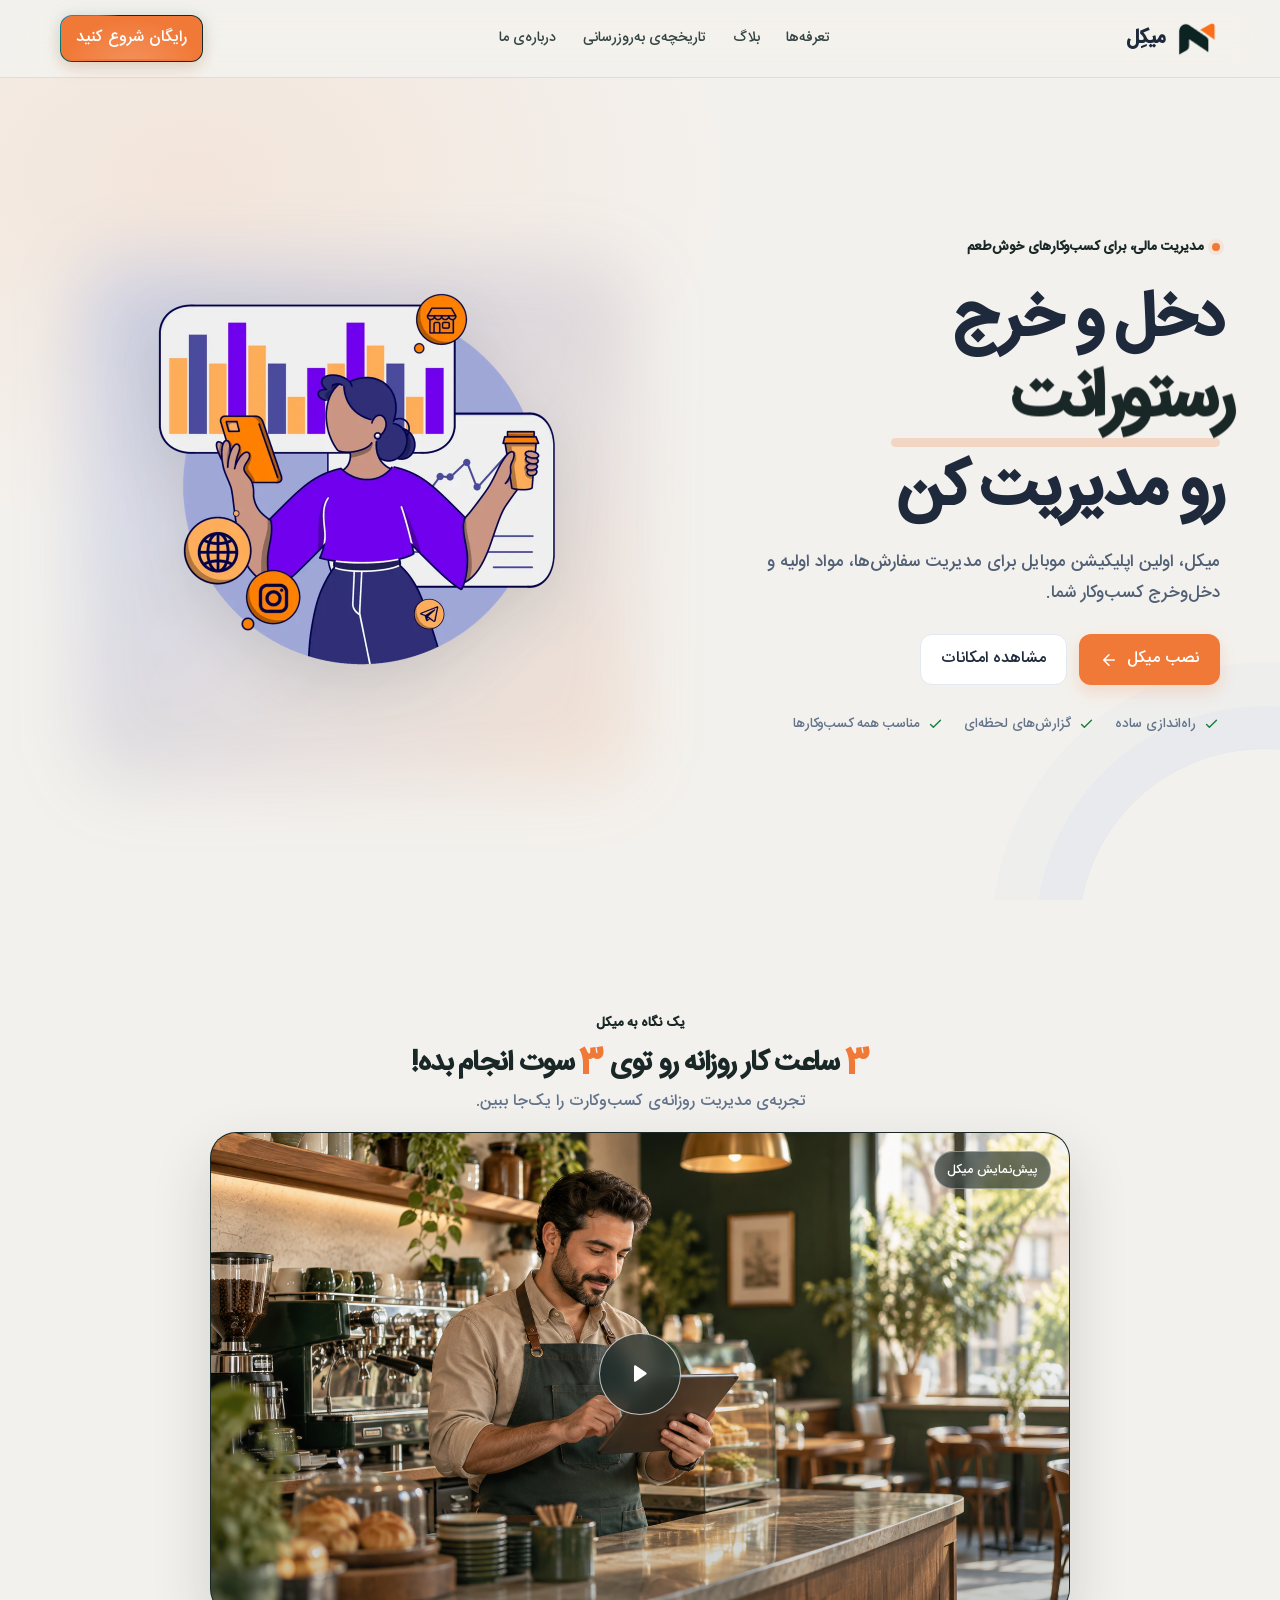
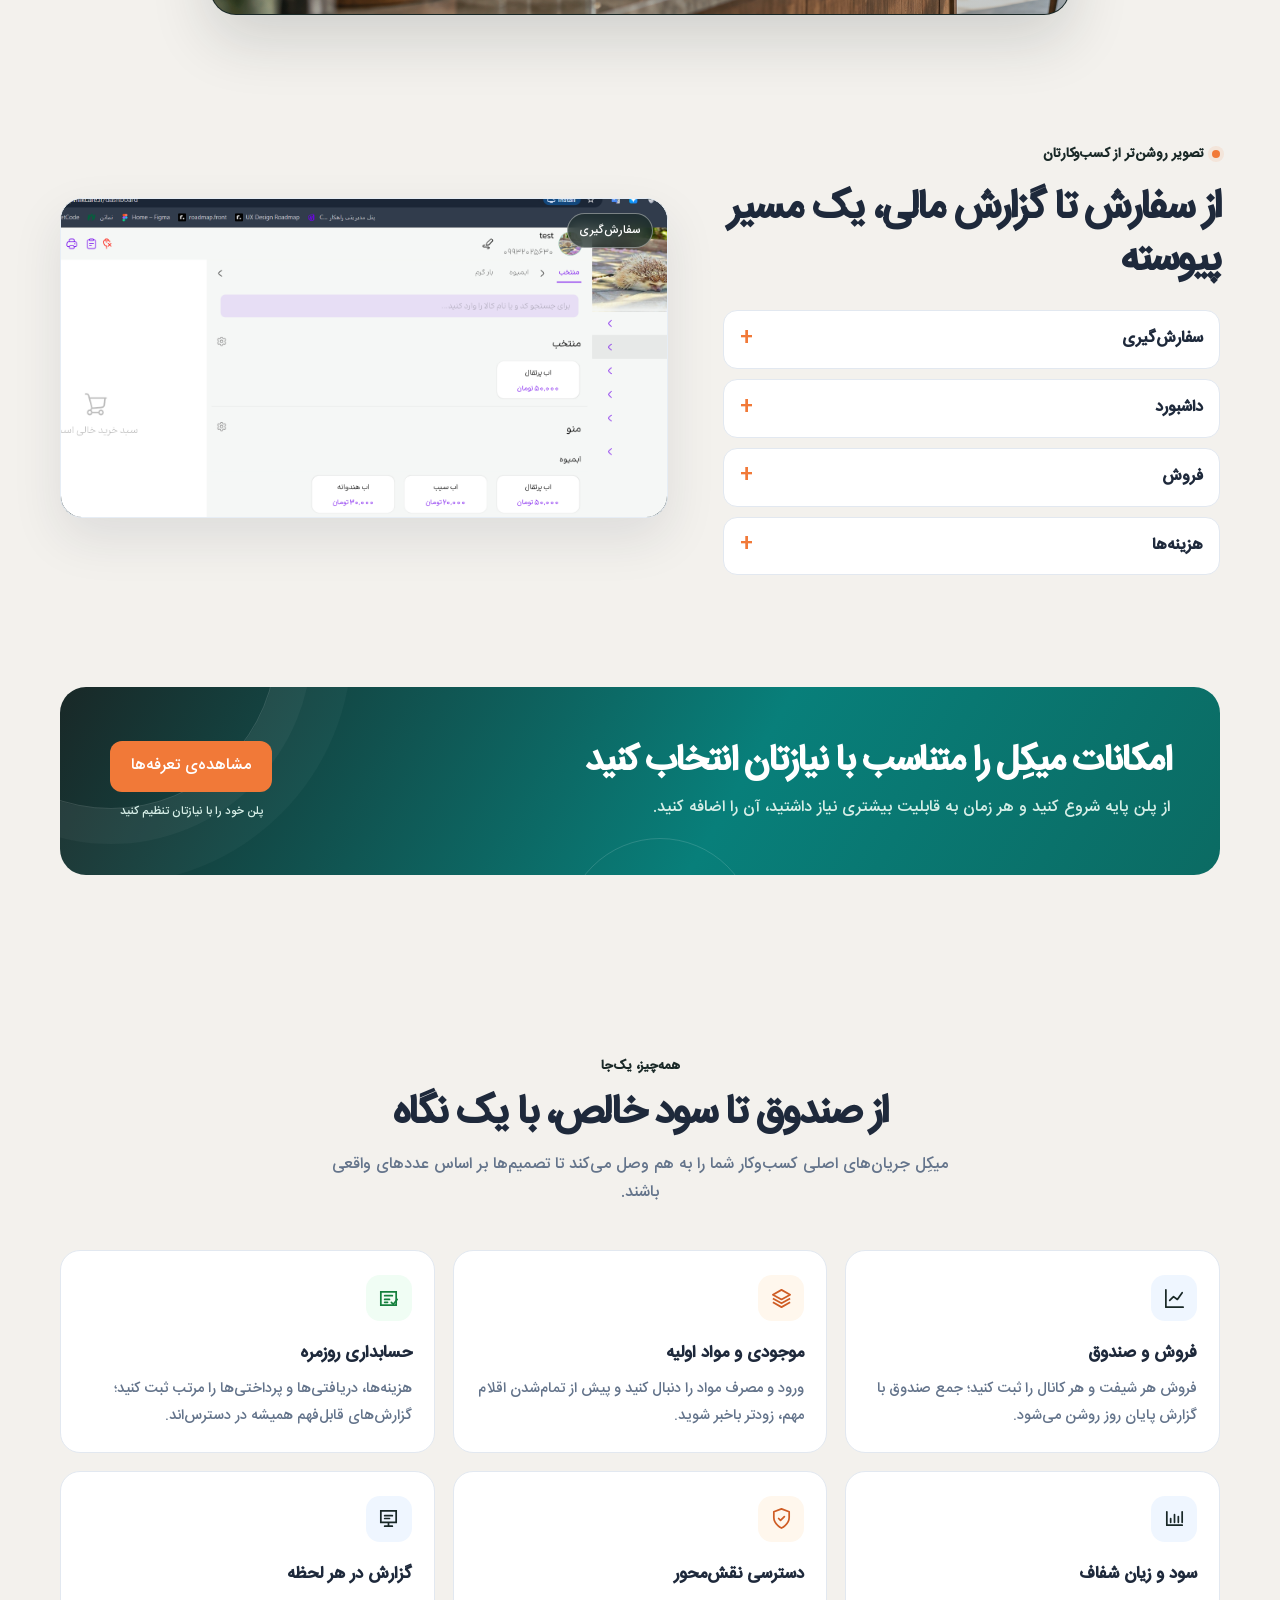
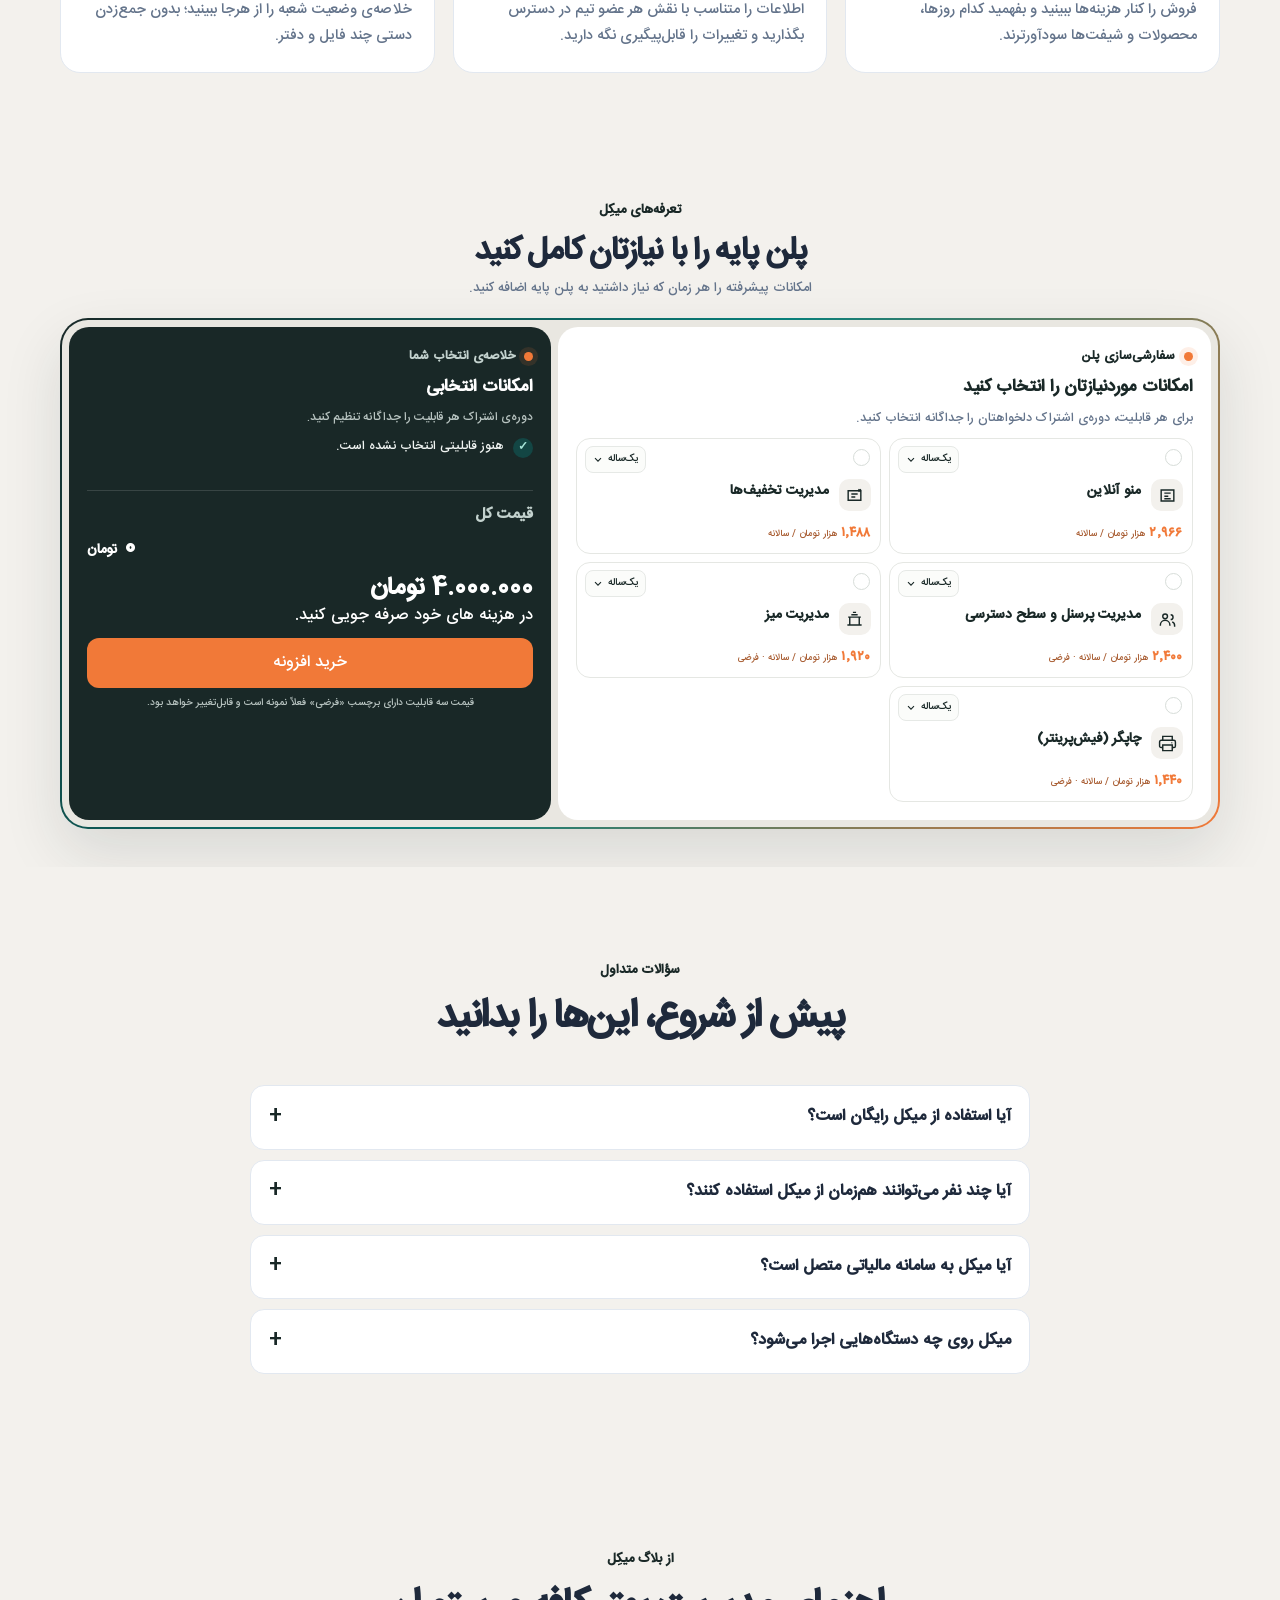
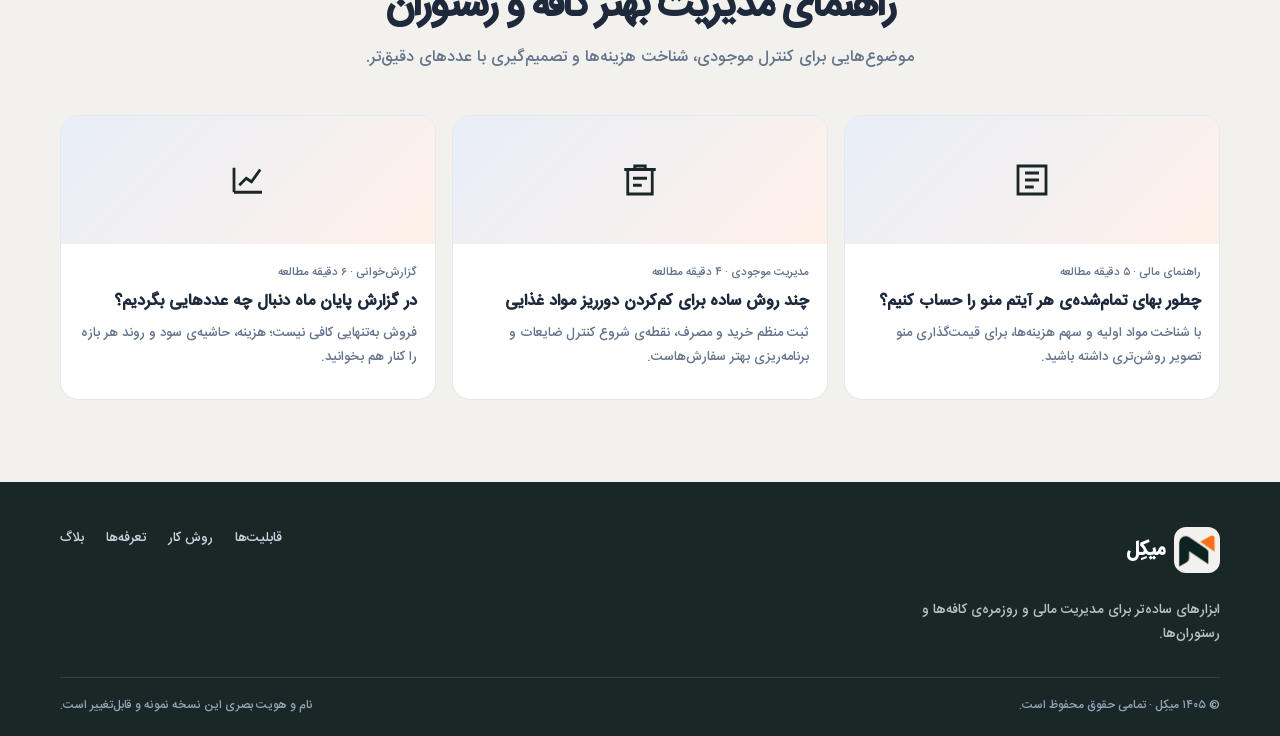
==== index.html @ 5250672e "end redesign site" ====
<!doctype html>
<html lang="fa" dir="rtl">
<head>
  <meta charset="utf-8">
  <meta name="viewport" content="width=device-width, initial-scale=1">
  <meta name="theme-color" content="#F3F1ED">
  <meta name="description" content="میکِل؛ نرم‌افزار حسابداری و مدیریت یکپارچه برای کافه‌ها و رستوران‌ها. فروش، موجودی، هزینه و سود را در یک داشبورد ببینید.">
  <title>میکِل | مدیریت مالی کافه و رستوران</title>
  <link rel="icon" type="image/png" href="assets/mikel-logo.png">
  <style>
    @property --lightbeam-angle {
      syntax: "<angle>";
      inherits: false;
      initial-value: 0deg;
    }
    @font-face { font-family: "IRANSansFaNum"; src: url("assets/IRANSans-FaNum-Medium.ttf") format("truetype"); font-style: normal; font-weight: 500; font-display: swap; }
    :root {
      color-scheme: light;
      --blue: #2563eb;
      --blue-dark: #1d4ed8;
      --blue-soft: #eff6ff;
      --orange: #F17938;
      --orange-dark: #cf5d25;
      --ink: #1e293b;
      --muted: #64748b;
      --line: #e2e8f0;
      --paper: #F3F1ED;
      --white: #fff;
      --green: #15803d;
      --red: #dc2626;
      --shadow: 0 20px 50px rgba(30, 41, 59, .10);
      --soft-shadow: 0 8px 24px rgba(30, 41, 59, .07);
      --radius: 20px;
      /* Typography system — desktop reference scale */
      --type-heading-1: 64px;
      --type-heading-2: 56px;
      --type-heading-3: 48px;
      --type-heading-4: 40px;
      --type-heading-5: 32px;
      --type-heading-6: 24px;
      --type-body-1: 24px;
      --type-body-2: 22px;
      --type-button-xl: 32px;
      --type-button-lg: 28px;
      --type-button-md: 24px;
      --type-button-sm: 20px;
      --type-button-xs: 16px;
      --weight-regular: 400;
      --weight-bold: 700;
    }
    * { box-sizing: border-box; }
    html { scroll-behavior: smooth; scroll-padding-top: 88px; }
    body { margin: 0; background: #F3F1ED; color: var(--ink); font-family: "IRANSansFaNum", Tahoma, sans-serif; font-size: 16px; line-height: 1.8; font-weight: 500; }
    a { color: inherit; text-decoration: none; }
    button, input, textarea { font: inherit; }
    button, a, summary { -webkit-tap-highlight-color: transparent; }
    button, .button, summary { cursor: pointer; }
    :focus-visible { outline: 3px solid #f59e0b; outline-offset: 3px; }
    .container { width: min(1160px, calc(100% - 48px)); margin-inline: auto; }
    .skip-link { position: absolute; top: -60px; inset-inline-start: 16px; z-index: 100; padding: 10px 16px; background: var(--ink); color: #fff; border-radius: 8px; }
    .skip-link:focus { top: 12px; }
    .topbar { height: 78px; display: flex; align-items: center; border-bottom: 1px solid rgba(25,40,39,.10); background: rgba(243,241,237,.52); -webkit-backdrop-filter: blur(20px) saturate(145%); backdrop-filter: blur(20px) saturate(145%); position: sticky; top: 0; z-index: 20; }
    .nav { display: flex; align-items: center; justify-content: space-between; gap: 28px; }
    .brand { display: inline-flex; align-items: center; gap: 10px; font-size: 1.25rem; font-weight: 800; letter-spacing: -.04em; white-space: nowrap; }
    .brand-mark { width: 46px; height: 46px; display: grid; place-items: center; border-radius: 12px; background: transparent; flex:none; }
    .brand-mark img { width: 100%; height: 100%; object-fit: contain; }
    .nav-links { display: flex; align-items: center; gap: clamp(14px,2.1vw,28px); color: #334443; font-size: .88rem; white-space: nowrap; }
    .nav-links a { transition: color .2s ease; }
    .nav-links a:hover { color: var(--orange-dark); }
    .nav-actions { display: flex; align-items: center; gap: 10px; }
    a.button.button-primary.header-cta { white-space: nowrap; min-height: 44px; padding: 8px 15px; position:relative; isolation:isolate; overflow:hidden; border:1px solid transparent; background:linear-gradient(var(--orange),var(--orange)) padding-box,conic-gradient(from var(--lightbeam-angle),#192827 0deg,#192827 238deg,#087F7A 270deg,#3B82F6 304deg,#192827 330deg,#192827 360deg) border-box; animation:lightbeam-rotate 3.2s linear infinite; box-shadow:0 0 18px rgba(8,127,122,.16),0 7px 16px rgba(241,121,56,.20); }
    a.button.button-primary.header-cta::before {content:"";position:absolute;inset:2px;border-radius:inherit;background:radial-gradient(ellipse at 50% 120%,rgba(255,255,255,.19),transparent 70%);z-index:-1;pointer-events:none;}
    a.button.button-primary.header-cta::after {content:"";position:absolute;top:0;bottom:0;left:-130%;width:55%;background:linear-gradient(100deg,transparent,rgba(255,255,255,.34),transparent);transform:skewX(-22deg);transition:left .45s ease;pointer-events:none;}
    a.button.button-primary.header-cta:hover::after {left:145%;}
    a.button.button-primary.header-cta:hover {box-shadow:0 0 25px rgba(8,127,122,.28),0 10px 22px rgba(241,121,56,.27);}
    @keyframes lightbeam-rotate {to {--lightbeam-angle:360deg;}}
    .login { font-size: .9rem; font-weight: 600; color: #475569; padding: 8px 10px; }
    .button { display: inline-flex; align-items: center; justify-content: center; gap: 9px; min-height: 48px; padding: 10px 20px; border: 1px solid transparent; border-radius: 12px; font-size:var(--type-button-xs);font-weight:var(--weight-regular); transition: transform .22s ease, box-shadow .22s ease, background .22s ease; }
    .button-xl {font-size:var(--type-button-xl);font-weight:var(--weight-regular);}
    .button-lg {font-size:var(--type-button-lg);font-weight:var(--weight-regular);}
    .button-md {font-size:var(--type-button-md);font-weight:var(--weight-regular);}
    .button-sm {font-size:var(--type-button-sm);font-weight:var(--weight-regular);}
    .button-xs {font-size:var(--type-button-xs);font-weight:var(--weight-regular);}
    .button:hover { transform: translateY(-2px); }
    .button-primary { background: var(--orange); color: #fff; box-shadow: 0 7px 16px rgba(241,121,56,.20); }
    .button-primary:hover { background: #f58a4f; box-shadow: 0 10px 22px rgba(241,121,56,.27); }
    .button-blue { background: var(--orange); color: #fff; box-shadow: 0 8px 18px rgba(241,121,56,.2); }
    .button-blue:hover { background: #f58a4f; }
    .button-quiet { border-color: var(--line); color: var(--ink); background: white; }
    .button-quiet:hover { border-color: #bfdbfe; box-shadow: var(--soft-shadow); }
    .button svg { width: 18px; height: 18px; flex: none; }
    .menu-toggle { display: none; width: 44px; height: 44px; border: 1px solid var(--line); border-radius: 12px; background: white; color: var(--ink); }
    .menu-toggle svg { width: 21px; height: 21px; }

    .hero { position: relative; display:flex; align-items:center; min-height:calc(100svh - 78px); overflow:hidden; padding:34px 0 42px; background: radial-gradient(ellipse at 15% 12%, rgba(241,121,56,.10), transparent 35%), linear-gradient(180deg, #F3F1ED 0%, #F3F1ED 90%); }
    .hero::after { content: ""; position: absolute; width: 370px; height: 370px; border: 1px solid rgba(37,99,235,.08); border-radius: 50%; inset-inline-start: -170px; bottom: -220px; box-shadow: 0 0 0 42px rgba(37,99,235,.025), 0 0 0 86px rgba(37,99,235,.02); pointer-events: none; }
    .hero-grid { display: grid; grid-template-columns: .92fr 1.08fr; align-items: center; gap: 42px; position: relative; z-index: 1; }
    .eyebrow { display: inline-flex; align-items: center; gap: 8px; color: #192827; font-weight: 700; font-size: .84rem; }
    .eyebrow-dot { width: 8px; height: 8px; border-radius: 50%; background: var(--orange); box-shadow: 0 0 0 4px rgba(241,121,56,.1); }
    h1, h2, h3, p { margin-top: 0; }
    h1 { margin: 17px 0 18px; max-width: 600px; font-size: var(--type-heading-1); line-height: 1.25; letter-spacing: -.055em; font-weight: var(--weight-bold); text-align:start; }
    h2 { font-size:var(--type-heading-4);font-weight:var(--weight-bold); }
    .type-heading-1,.type-heading-2,.type-heading-3,.type-heading-4,.type-heading-5,.type-heading-6 {font-weight:var(--weight-bold);line-height:1.3;}
    .type-heading-1 {font-size:var(--type-heading-1);}
    .type-heading-2 {font-size:var(--type-heading-2);}
    .type-heading-3 {font-size:var(--type-heading-3);}
    .type-heading-4 {font-size:var(--type-heading-4);}
    .type-heading-5 {font-size:var(--type-heading-5);}
    .type-heading-6 {font-size:var(--type-heading-6);}
    .type-body-1 {font-size:var(--type-body-1);font-weight:var(--weight-regular);line-height:1.6;}
    .type-body-2 {font-size:var(--type-body-2);font-weight:var(--weight-regular);line-height:1.6;}
    .headline-line { display:block; }
    h1 .highlight { color: #192827; position: relative; white-space: nowrap; }
    h1 .highlight::after { content: ""; height: 9px; background: rgba(241,121,56,.23); border-radius: 8px; position: absolute; inset-inline: 0; bottom: 2px; z-index: -1; }
    .typing-word { display:inline-grid; grid-template:1fr / 1fr; min-height:1.4em; overflow:visible; perspective:700px; perspective-origin:center center; transform-style:preserve-3d; text-align:start; vertical-align:bottom; }
    .cube-measure,.word-cube { display:block; grid-area:1 / 1; white-space:nowrap; }
    .cube-measure { visibility:hidden; }
    .word-cube { position:relative; height:1.25em; transform:rotateX(var(--cube-turn,0deg)); transform-style:preserve-3d; transition:transform .68s cubic-bezier(.65,0,.35,1); will-change:transform; }
    .cube-face { position:absolute; inset:0; display:block; white-space:nowrap; backface-visibility:hidden; transform-style:preserve-3d; transform-origin:center center; }
    .cube-face:nth-child(1) { transform:translateZ(.625em); }
    .cube-face:nth-child(2) { transform:rotateX(90deg) translateZ(.625em); }
    .cube-face:nth-child(3) { transform:rotateX(180deg) translateZ(.625em); }
    .cube-face:nth-child(4) { transform:rotateX(270deg) translateZ(.625em); }
    @media (prefers-reduced-motion:reduce) { .word-cube { transition:none; } }
    .sr-only { position:absolute; width:1px; height:1px; padding:0; margin:-1px; overflow:hidden; clip:rect(0,0,0,0); white-space:nowrap; border:0; }
    .hero-copy { color: #526176; font-size: 1.08rem; max-width: 520px; margin-bottom: 25px; }
    .hero-buttons { display: flex; flex-wrap: wrap; gap: 12px; }
    .trust-row { display: flex; flex-wrap: wrap; gap: 20px; margin-top: 27px; color: #64748b; font-size: .84rem; }
    .trust-item { display: inline-flex; align-items: center; gap: 7px; }
    .trust-item svg { width: 17px; height: 17px; color: var(--green); }
    .product-wrap { position: relative; direction: rtl; }
    .product-glow { position: absolute; inset: 9% 5% -5% 4%; background: linear-gradient(135deg, rgba(37,99,235,.2), rgba(249,115,22,.12)); filter: blur(35px); border-radius: 40px; }
    .hero-illustration {display:block;position:relative;z-index:1;width:min(100%,540px);height:auto;aspect-ratio:1;object-fit:contain;margin-inline:auto;filter:drop-shadow(0 20px 28px rgba(25,40,39,.12));}
    .dashboard { position: relative; border: 1px solid rgba(255,255,255,.9); border-radius: 21px; background: rgba(255,255,255,.88); box-shadow: 0 26px 70px rgba(30,41,59,.16), 0 0 0 1px rgba(226,232,240,.65); overflow: hidden; backdrop-filter: blur(14px); transform: perspective(1100px) rotateY(-2deg) rotateX(1deg) scale(.88); }
    .dash-top { height: 48px; padding: 0 16px; display: flex; align-items: center; justify-content: space-between; border-bottom: 1px solid #edf1f6; background: rgba(255,255,255,.95); }
    .window-dots { display: flex; gap: 5px; direction: ltr; }
    .window-dots i { width: 7px; height: 7px; border-radius: 50%; background: #dbe2eb; }
    .dash-brand { display: flex; align-items: center; gap: 7px; font-weight: 800; font-size: .76rem; }
    .dash-brand .mini-mark { display:grid;place-items:center;width:24px;height:24px;border-radius:7px;background:#F3F1ED;color:white;font-size:.69rem;overflow:hidden; }
    .dash-brand .mini-mark img {width:100%;height:100%;object-fit:contain;}
    .dash-user { display:flex;align-items:center;gap:7px;color:#64748b;font-size:.66rem; }
    .avatar { display:grid;place-items:center;width:25px;height:25px;border-radius:50%;background:#ffedd5;color:#9a3412;font-size:.67rem;font-weight:700; }
    .dash-body { display: grid; grid-template-columns: 55px 1fr; min-height: 350px; }
    .dash-side { border-left: 1px solid #edf1f6; padding: 13px 9px; display:flex; flex-direction:column; align-items:center; gap:11px; background:#fbfcfe; }
    .side-icon { width:31px;height:31px;display:grid;place-items:center;border-radius:9px;color:#94a3b8; }
    .side-icon svg { width:16px;height:16px; }
    .side-icon.active { background:var(--blue-soft);color:#192827; }
    .dash-main { padding: 17px 18px; min-width:0; }
    .dash-heading { display:flex;align-items:center;justify-content:space-between;gap:10px;margin-bottom:14px; }
    .dash-heading strong { font-size:.88rem; }
    .dash-date { display:flex;align-items:center;gap:4px;color:#64748b;font-size:.62rem;border:1px solid var(--line);border-radius:7px;padding:4px 7px; }
    .dash-date svg { width:12px;height:12px; }
    .metrics { display:grid;grid-template-columns:repeat(3,1fr);gap:9px; }
    .metric { padding:10px 10px 9px;border:1px solid #edf1f6;border-radius:11px;background:#fff;min-width:0; }
    .metric-label { display:block;color:#64748b;font-size:.61rem;margin-bottom:4px;white-space:nowrap; }
    .metric-value { display:block;font-weight:800;font-size:.94rem;letter-spacing:-.03em;white-space:nowrap; }
    .metric-change { display:inline-flex;align-items:center;gap:3px;margin-top:5px;color:var(--green);font-size:.58rem; }
    .metric-change svg { width:11px;height:11px; }
    .dash-lower { display:grid;grid-template-columns:1.6fr .9fr;gap:9px;margin-top:10px; }
    .chart-card,.orders-card { border:1px solid #edf1f6;border-radius:11px;background:white;padding:10px;min-width:0; }
    .chart-head { display:flex;justify-content:space-between;gap:8px;align-items:center;font-size:.65rem;font-weight:700; }
    .chart-head span:last-child { font-weight:500;color:#94a3b8;font-size:.57rem; }
    .chart { width:100%;height:104px;margin-top:6px;overflow:visible; }
    .chart-grid { stroke:#eef2f7;stroke-width:1; }
    .chart-line { fill:none;stroke:var(--blue);stroke-width:2.4;stroke-linecap:round;stroke-linejoin:round; }
    .chart-fill { fill:url(#area); }
    .orders-card h3 {font-size:.66rem;margin:0 0 9px;}
    .order-line {display:flex;justify-content:space-between;gap:4px;font-size:.56rem;color:#64748b;padding:5px 0;border-top:1px solid #f1f5f9;}
    .order-line b {color:var(--ink);font-size:.56rem;white-space:nowrap;}
    .status {color:var(--green);background:#f0fdf4;border-radius:20px;padding:0 5px;font-size:.5rem;white-space:nowrap;}
    .dash-tabs { display:flex;align-items:center;gap:8px;margin-top:10px; }
    .dash-tab { border:1px solid var(--line);border-radius:7px;padding:5px 8px;background:white;color:#64748b;font-size:.58rem;cursor:pointer;transition:all .2s ease; }
    .dash-tab[aria-pressed="true"] { background:var(--blue);border-color:var(--blue);color:white; }
    .dash-caption { color:#94a3b8;font-size:.55rem;margin-inline-start:auto; }

    .logo-strip { padding: 22px 0 26px; border-bottom:1px solid #f1f5f9; }
    .logo-strip p { text-align:center;color:#94a3b8;font-size:.83rem;margin:0 0 15px; }
    .logos { display:flex;justify-content:center;align-items:center;flex-wrap:wrap;gap:clamp(22px,5vw,66px);color:#64748b;font-weight:700; }
    .logo-word {display:inline-flex;align-items:center;gap:7px;font-size:.9rem;opacity:.82;}
    .logo-word svg {width:18px;height:18px;color:#94a3b8;}

    section.content-section { padding: 92px 0; }
    .video-section {padding:112px 0 34px;background:#F3F1ED;}
    .video-section .section-head {max-width:1100px;margin-bottom:15px;}
    .video-section .section-kicker {color:#192827;}
    .video-section h2 {color:#192827;margin-bottom:6px;font-size:clamp(12px,2.2vw,34px);line-height:1.35;white-space:nowrap;}
    .video-section .section-head p {color:var(--muted);}
    .video-preview {position:relative;width:min(100%,860px);aspect-ratio:16/9;margin-inline:auto;overflow:hidden;border:1px solid rgba(25,40,39,.18);border-radius:26px;background:#192827;box-shadow:0 24px 60px rgba(25,40,39,.16);isolation:isolate;}
    .video-preview::after {content:"";position:absolute;inset:35% 0 0;background:linear-gradient(180deg,transparent,rgba(25,40,39,.24));pointer-events:none;}
    .video-preview img {display:block;width:100%;height:100%;object-fit:cover;}
    .video-play {position:absolute;z-index:1;top:50%;left:50%;width:82px;height:82px;display:grid;place-items:center;transform:translate(-50%,-50%);border:1px solid rgba(255,255,255,.7);border-radius:50%;background:rgba(25,40,39,.7);box-shadow:0 8px 28px rgba(0,0,0,.22);backdrop-filter:blur(8px);}
    .video-play svg {width:27px;height:27px;margin-inline-start:4px;fill:#fff;color:#fff;}
    .video-label {position:absolute;z-index:1;inset-inline-start:18px;top:18px;padding:7px 12px;border:1px solid rgba(255,255,255,.38);border-radius:999px;background:rgba(25,40,39,.62);color:#fff;font-size:.78rem;backdrop-filter:blur(8px);}
    .section-head { max-width: 650px; margin: 0 auto 42px; text-align:center; }
    .section-kicker { color:#192827;font-size:.82rem;font-weight:800;margin-bottom:8px; }
    h2 { font-size:var(--type-heading-4);line-height:1.3;letter-spacing:-.045em;margin-bottom:12px; }
    .section-head p { color:var(--muted);margin:0; }
    .feature-grid { display:grid;grid-template-columns:repeat(3,1fr);gap:18px; }
    .feature-card { padding:24px 22px 23px;border:1px solid var(--line);border-radius:var(--radius);background:white;transition:transform .22s ease,box-shadow .22s ease,border-color .22s ease; }
    .feature-card:hover { transform:translateY(-4px);box-shadow:var(--shadow);border-color:#bfdbfe; }
    .feature-icon { width:46px;height:46px;display:grid;place-items:center;border-radius:14px;background:var(--blue-soft);color:#192827;margin-bottom:17px; }
    .feature-card:nth-child(2) .feature-icon,.feature-card:nth-child(5) .feature-icon {background:#fff7ed;color:var(--orange-dark);}
    .feature-card:nth-child(3) .feature-icon {background:#f0fdf4;color:#15803d;}
    .feature-icon svg { width:23px;height:23px; }
    .feature-card h3 {font-size:1.05rem;margin:0 0 8px;}
    .feature-card p {color:var(--muted);font-size:.91rem;margin:0;}

    .workflow { background:var(--paper); }
    .workflow-grid {display:grid;grid-template-columns:.9fr 1.1fr;align-items:center;gap:55px;}
    .workflow-copy h2 {margin:12px 0;}
    .workflow-faq {display:grid;gap:10px;margin-top:24px;}
    .workflow-faq-item {border:1px solid var(--line);border-radius:14px;background:#fff;padding:0 16px;transition:border-color .2s ease,box-shadow .2s ease;}
    .workflow-faq-item[open] {border-color:rgba(241,121,56,.48);box-shadow:0 8px 22px rgba(25,40,39,.06);}
    .workflow-faq-item summary {position:relative;list-style:none;padding:14px 0;font-weight:700;display:flex;align-items:center;justify-content:space-between;gap:12px;cursor:pointer;}
    .workflow-faq-item summary::-webkit-details-marker {display:none;}
    .workflow-faq-item summary::after {content:"+";font-size:1.35rem;font-weight:500;color:var(--orange);line-height:1;}
    .workflow-faq-item[open] summary::after {content:"−";}
    .workflow-faq-item p {color:var(--muted);font-size:.86rem;line-height:1.8;margin:0;padding:0 0 15px;}
    .ledger-card {position:relative;border:1px solid #e6edf5;border-radius:22px;padding:20px;background:white;box-shadow:var(--shadow);overflow:hidden;}
    .workflow-visual {aspect-ratio:1.9;padding:0;isolation:isolate;background:#192827;}
    .workflow-visual::before {display:none;}
    .workflow-shot {position:absolute;top:-10%;left:-12.5%;width:125%;max-width:none;height:auto;transition:opacity .24s ease;}
    .workflow-visual.is-changing .workflow-shot {opacity:0;}
    .workflow-visual-label {position:absolute;z-index:2;right:14px;top:14px;padding:6px 11px;border:1px solid rgba(255,255,255,.4);border-radius:999px;background:rgba(25,40,39,.68);color:#fff;font-size:.72rem;backdrop-filter:blur(8px);}
    .ledger-card::before {content:"";position:absolute;width:200px;height:200px;background:rgba(219,234,254,.55);border-radius:50%;top:-120px;left:-70px;}
    .ledger-title {position:relative;display:flex;align-items:center;justify-content:space-between;gap:14px;margin-bottom:14px;}
    .ledger-title strong {font-size:.96rem;}
    .ledger-title span {font-size:.7rem;color:var(--muted);}
    .ledger-table {position:relative;width:100%;border-collapse:collapse;text-align:right;font-size:.78rem;}
    .ledger-table th {font-size:.68rem;color:#64748b;font-weight:600;background:#f8fafc;}
    .ledger-table th,.ledger-table td {padding:11px 10px;border-bottom:1px solid #eef2f7;}
    .ledger-table tr:last-child td {border:0;}
    .ledger-table td:last-child {font-weight:700;white-space:nowrap;}
    .ledger-foot {position:relative;display:flex;align-items:center;justify-content:space-between;margin-top:13px;padding:11px 12px;border-radius:12px;background:#f0fdf4;color:#166534;font-size:.8rem;font-weight:700;}
    .ledger-foot span:last-child {display:flex;align-items:center;gap:5px;}
    .ledger-foot svg {width:17px;height:17px;}

    .modules {padding:88px 0;background:#F3F1ED;}
    .result-head {max-width:1440px;margin-inline:auto;}
    .result-head h2 {font-size:var(--type-heading-3);line-height:1.45;letter-spacing:-.035em;}
    .result-head p {max-width:1380px;margin:0 auto;font-size:20px;line-height:1.8;}
    .result-number {display:inline-block;color:var(--orange);font-size:1.28em;font-weight:800;line-height:1;vertical-align:-.06em;}
    .module-grid {display:grid;grid-template-columns:repeat(4,1fr);gap:14px;}
    .module {padding:20px 18px;border:1px solid var(--line);border-radius:16px;background:#fff;}
    .module-icon {display:grid;place-items:center;width:38px;height:38px;border-radius:12px;background:#f1f5f9;color:#334155;margin-bottom:12px;}
    .module-icon svg {width:20px;height:20px;}
    .module h3 {font-size:.95rem;margin:0 0 5px;}
    .module p {font-size:.8rem;color:var(--muted);margin:0;}

    .cta-band {padding:20px 0 88px;}
    .cta-panel {position:relative;overflow:hidden;border-radius:26px;padding:52px 50px;background:linear-gradient(120deg,#192827 0%,#087f7a 58%,#0b6b63 100%);color:white;display:flex;align-items:center;justify-content:space-between;gap:30px;}
    .cta-panel::before,.cta-panel::after {content:"";position:absolute;border:1px solid rgba(255,255,255,.14);border-radius:50%;pointer-events:none;}
    .cta-panel::before {width:330px;height:330px;left:-115px;top:-210px;box-shadow:0 0 0 35px rgba(255,255,255,.04),0 0 0 75px rgba(255,255,255,.03);}
    .cta-panel::after {width:190px;height:190px;right:40%;bottom:-155px;}
    .cta-copy,.cta-action {position:relative;z-index:1;}
    .cta-copy h2 {font-size:clamp(1.65rem,3vw,2.25rem);margin:0 0 8px;}
    .cta-copy p {margin:0;color:#d6eee7;max-width:570px;}
    .cta-action .button {background:var(--orange);color:#fff;white-space:nowrap;}
    .cta-action small {display:block;color:#d6eee7;text-align:center;margin-top:9px;font-size:.72rem;}

    .faq {background:#F3F1ED;}
    .faq-list {max-width:780px;margin:0 auto;display:grid;gap:10px;}
    .faq-item {border:1px solid var(--line);border-radius:14px;background:white;padding:0 18px;}
    .faq-item summary {position:relative;list-style:none;padding:17px 0;font-weight:700;display:flex;align-items:center;justify-content:space-between;gap:12px;}
    .faq-item summary::-webkit-details-marker {display:none;}
    .faq-item summary::after {content:"+";font-size:1.35rem;font-weight:500;color:#192827;line-height:1;}
    .faq-item[open] summary::after {content:"−";}
    .faq-item p {color:var(--muted);font-size:.9rem;margin:0;padding:0 0 17px;}
    .pricing-section,.blog-section,.updates-section,.about-section {padding:82px 0;background:#F3F1ED;}
    .pricing-section {padding:34px 0 38px;}
    .pricing-section .section-head {margin-bottom:18px;}
    .pricing-section .section-head h2 {font-size:32px;margin-bottom:4px;}
    .pricing-section .section-head p {font-size:.82rem;}
    .plan-builder-shell {padding:2px;border-radius:28px;background:linear-gradient(125deg,#192827 0%,#087f7a 48%,#f17938 100%);box-shadow:0 24px 60px rgba(25,40,39,.12);}
    .plan-builder {display:grid;grid-template-columns:minmax(0,1.15fr) minmax(290px,.85fr);gap:7px;padding:7px;border-radius:26px;background:#e9e7e1;}
    .plan-options,.plan-summary {padding:18px;border-radius:20px;background:#fff;}
    .plan-options {display:flex;flex-direction:column;}
    .plan-panel-kicker {display:flex;align-items:center;gap:9px;margin:0 0 4px;color:#192827;font-size:.78rem;font-weight:700;}
    .plan-panel-kicker::before {content:"";width:9px;height:9px;border-radius:50%;background:#f17938;box-shadow:0 0 0 5px rgba(241,121,56,.12);}
    .plan-options h3,.plan-summary h3 {margin:0;color:#192827;font-size:1.08rem;}
    .plan-intro {margin:4px 0 9px;color:var(--muted);font-size:.78rem;}
    .addon-grid {display:grid;grid-template-columns:repeat(2,minmax(0,1fr));gap:8px;}
    .addon-card {position:relative;z-index:0;min-height:116px;padding:9px;border:1px solid #e5e7e3;border-radius:14px;background:#fff;transition:border-color .2s ease,box-shadow .2s ease,transform .2s ease;}
    .addon-card.period-open {z-index:20;}
    .addon-card:hover {transform:translateY(-2px);border-color:#b9c9c4;box-shadow:0 9px 23px rgba(25,40,39,.07);}
    .addon-card.is-selected {border-color:#087f7a;background:#f7fbf9;box-shadow:0 0 0 2px rgba(8,127,122,.1);}
    .addon-select {display:flex;flex-direction:column;align-items:stretch;gap:6px;width:100%;height:100%;padding:31px 0 24px;border:0;background:transparent;color:#192827;text-align:right;font:inherit;cursor:pointer;}
    .addon-heading {display:flex;align-items:flex-start;justify-content:flex-start;gap:10px;width:100%;min-width:0;padding:0;direction:rtl;}
    .addon-icon {display:grid;place-items:center;flex:none;width:32px;height:32px;border-radius:10px;background:#f3f1ed;color:#192827;}
    .addon-card.is-selected .addon-icon {background:#192827;color:#fff;}
    .addon-icon svg {width:19px;height:19px;}
    .addon-title {min-width:0;max-width:calc(100% - 48px);font-size:.86rem;font-weight:700;line-height:1.7;text-align:right;white-space:normal;overflow-wrap:anywhere;}
    .addon-check {position:absolute;top:10px;right:10px;display:grid;place-items:center;width:17px;height:17px;border:1px solid #d7ddd9;border-radius:50%;color:transparent;font-size:.65rem;}
    .addon-card.is-selected .addon-check {border-color:#087f7a;background:#087f7a;color:#fff;}
    .period-trigger {position:absolute;top:7px;left:8px;display:flex;align-items:center;gap:4px;padding:3px 6px;border:1px solid #e6e9e6;border-radius:8px;background:#fbfcfa;color:#192827;font:inherit;font-size:.64rem;cursor:pointer;}
    .period-trigger svg {width:12px;height:12px;transition:transform .18s ease;}
    .period-trigger[aria-expanded="true"] svg {transform:rotate(180deg);}
    .period-menu {position:absolute;top:34px;left:8px;z-index:30;display:none;min-width:104px;padding:4px;border:1px solid #e6e9e6;border-radius:10px;background:#fff;box-shadow:0 12px 26px rgba(25,40,39,.14);}
    .period-menu.open {display:grid;gap:2px;}
    .period-option {padding:7px 8px;border:0;border-radius:7px;background:transparent;color:#192827;text-align:right;font:inherit;font-size:.7rem;cursor:pointer;}
    .period-option:hover,.period-option[aria-checked="true"] {background:#f3f1ed;color:#087f7a;}
    .addon-price {position:absolute;right:10px;bottom:8px;display:flex;align-items:baseline;gap:3px;color:#f17938;}
    .addon-price strong {font-size:.82rem;font-weight:800;}
    .addon-price small {font-size:.57rem;color:#a85c31;}
    .plan-summary {display:flex;flex-direction:column;background:#192827;color:#e7ecea;}
    .plan-summary .plan-panel-kicker {color:#c3d2ce;}
    .plan-summary h3 {color:#fff;}
    .summary-caption {margin:4px 0 8px;color:#b8c4c1;font-size:.74rem;}
    .selected-list {display:grid;align-content:start;gap:6px;min-height:44px;margin:0;padding:0;list-style:none;}
    .selected-list li {display:flex;align-items:flex-start;gap:9px;color:#f1f5f3;font-size:.78rem;line-height:1.7;}
    .selected-list li::before {content:"✓";display:grid;place-items:center;flex:none;width:20px;height:20px;margin-top:2px;border-radius:50%;background:rgba(8,127,122,.35);color:#a7e5d9;font-size:.72rem;font-weight:800;}
    .summary-empty {color:#b8c4c1;font-size:.82rem;}
    .summary-stats {display:flex;justify-content:space-between;gap:12px;margin:19px 0 16px;padding:15px 0;border-top:1px solid rgba(231,236,234,.15);border-bottom:1px solid rgba(231,236,234,.15);}
    .summary-stat span,.summary-stat strong {display:block;}
    .summary-stat span {color:#b8c4c1;font-size:.7rem;}
    .summary-stat strong {margin-top:3px;color:#fff;font-size:.9rem;}
    .summary-total {display:grid;grid-template-columns:auto 1fr auto;align-items:baseline;gap:5px;margin-top:10px;padding:10px 0;border-top:1px solid rgba(231,236,234,.15);}
    .total-label {grid-column:1 / -1;color:#c3d2ce;font-size:.95rem;font-weight:700;}
    .total-price {grid-column:1 / 3;display:flex;align-items:center;gap:0;color:#fff;font-size:1.55rem;font-weight:800;line-height:1.15;direction:ltr;font-variant-numeric:tabular-nums;white-space:nowrap;}
    .total-currency {grid-column:3;grid-row:2;color:#fff;font-size:.85rem;font-weight:700;}
    .rolling-digit {display:inline-block;width:.66em;height:1.1em;overflow:hidden;vertical-align:bottom;}
    .rolling-track {display:flex;flex-direction:column;transition:transform .75s cubic-bezier(.22,.8,.25,1);will-change:transform;}
    .rolling-track span {display:block;height:1.1em;line-height:1.1em;text-align:center;}
    .total-separator {display:inline-block;width:.28em;text-align:center;}
    .save-promise {display:flex;flex-direction:column;gap:1px;margin:0 0 10px;color:#fff;}
    .save-promise strong {font-size:1.55rem;font-weight:800;line-height:1.3;}
    .save-promise span {font-size:1rem;font-weight:500;line-height:1.4;}
    .plan-summary .button {width:100%;background:#f17938;color:white;}
    .summary-note {margin:6px 0 0;color:#b8c4c1;text-align:center;font-size:.62rem;}
    .blog-grid {display:grid;grid-template-columns:repeat(3,1fr);gap:16px;}
    .blog-card {overflow:hidden;border:1px solid var(--line);border-radius:18px;background:#fff;}
    .blog-art {height:128px;display:grid;place-items:center;background:linear-gradient(135deg,#e8eef8,#fff1e9);color:#192827;}
    .blog-art svg {width:42px;height:42px;}
    .blog-body {padding:18px;}
    .blog-meta {font-size:.72rem;color:var(--muted);margin-bottom:7px;}
    .blog-body h3 {font-size:1rem;line-height:1.6;margin:0 0 7px;}
    .blog-body p {font-size:.82rem;color:var(--muted);margin:0 0 12px;}
    .blog-link {font-size:.82rem;font-weight:700;color:#192827;}
    .update-list {max-width:760px;margin:0 auto;display:grid;gap:13px;}
    .update-item {display:grid;grid-template-columns:130px 1fr;gap:18px;padding:20px;border:1px solid var(--line);border-radius:16px;background:#fff;}
    .update-version {color:var(--orange-dark);font-size:.8rem;font-weight:700;}
    .update-item h3 {font-size:.98rem;margin:0 0 4px;}
    .update-item p {color:var(--muted);font-size:.83rem;margin:0;}
    .about-panel {display:grid;grid-template-columns:1fr 1fr;align-items:center;gap:38px;padding:34px;border-radius:22px;background:#fff;border:1px solid var(--line);}
    .about-panel h2 {margin:8px 0;}
    .about-panel p {color:var(--muted);margin:0;}
    .about-points {display:grid;grid-template-columns:1fr 1fr;gap:12px;}
    .about-point {padding:14px;border:1px solid var(--line);border-radius:14px;background:#faf9f7;}
    .about-point strong {display:block;color:#192827;font-size:1.1rem;}
    .about-point span {color:var(--muted);font-size:.75rem;}
    .contact-grid {display:grid;grid-template-columns:.9fr 1.1fr;gap:45px;align-items:start;}
    .contact-copy h2 {margin:10px 0;}
    .contact-copy p {color:var(--muted);}
    .contact-note {display:flex;gap:10px;align-items:flex-start;color:#475569;font-size:.85rem;margin-top:20px;}
    .contact-note svg {width:19px;height:19px;color:#192827;flex:none;margin-top:3px;}
    .form-card {border:1px solid var(--line);border-radius:20px;padding:24px;background:#fff;box-shadow:var(--soft-shadow);}
    .form-row {display:grid;grid-template-columns:1fr 1fr;gap:13px;}
    .field {margin-bottom:14px;}
    .field label {display:block;font-weight:700;font-size:.82rem;margin-bottom:6px;}
    .field input,.field textarea {width:100%;border:1px solid #cbd5e1;border-radius:10px;padding:11px 12px;background:#fff;color:var(--ink);transition:border-color .2s ease,box-shadow .2s ease;}
    .field input::placeholder,.field textarea::placeholder {color:#94a3b8;}
    .field input:focus,.field textarea:focus {outline:none;border-color:var(--blue);box-shadow:0 0 0 3px rgba(37,99,235,.12);}
    .field textarea {min-height:90px;resize:vertical;}
    .form-card .button {width:100%;}

    footer {background:#192827;color:#e7ecea;padding:45px 0 20px;}
    .footer-main {display:flex;justify-content:space-between;gap:30px;align-items:flex-start;padding-bottom:30px;border-bottom:1px solid rgba(203,213,225,.14);}
    footer .brand {color:white;}
    footer .brand-mark {background:#F3F1ED;}
    .footer-description {max-width:350px;color:#b8c4c1;font-size:.85rem;margin:13px 0 0;}
    .footer-links {display:flex;flex-wrap:wrap;gap:22px;color:#cbd5e1;font-size:.82rem;}
    .footer-links a:hover {color:white;}
    .footer-bottom {display:flex;justify-content:space-between;gap:20px;align-items:center;padding-top:17px;color:#94a3b8;font-size:.74rem;}

    @media (max-width: 980px) {
      .hero {min-height:0;padding:38px 0 44px;}
      .hero-grid {grid-template-columns:1fr;gap:42px;}
      .hero-content {max-width:700px;margin-inline:auto;text-align:center;}
      .hero-copy {margin-inline:auto;}
      .hero-buttons,.trust-row {justify-content:center;}
      .product-wrap {width:min(540px,100%);margin:auto;}
      .workflow-grid {grid-template-columns:1fr;gap:35px;}
      .workflow-copy {max-width:700px;}
      .ledger-card {max-width:700px;width:100%;margin-inline:auto;}
      .module-grid {grid-template-columns:repeat(2,1fr);}
      .result-head h2 {font-size:var(--type-heading-4);}
      .result-head p {font-size:18px;}
      .contact-grid {grid-template-columns:1fr;gap:25px;}
    }
    @media (min-width: 721px) and (max-height: 760px) {
      .video-section {padding:28px 0 22px;}
      .video-section .section-head {margin-bottom:10px;}
      .video-preview {width:min(100%,760px);}
    }
    @media (min-width: 721px) and (max-height: 650px) {
      .video-section {padding:14px 0;}
      .video-preview {width:min(100%,600px);}
      .video-section .section-head p {font-size:.8rem;}
    }
    @media (max-width: 720px) {
      .container {width:min(100% - 32px,560px);}
      .topbar {height:68px;}
      .menu-toggle {display:grid;place-items:center;}
      .nav-links {display:none;position:absolute;inset-inline:16px;top:60px;padding:12px;background:rgba(243,241,237,.92);-webkit-backdrop-filter:blur(20px);backdrop-filter:blur(20px);border:1px solid rgba(25,40,39,.12);border-radius:14px;box-shadow:var(--shadow);flex-direction:column;align-items:stretch;gap:0;white-space:normal;}
      .nav-links.open {display:flex;}
      .nav-links a {padding:10px 12px;border-radius:8px;}
      .nav-links a:hover {background:var(--paper);}
      .hero {padding:36px 0 42px;}
      h1 {font-size:clamp(var(--type-heading-5),8vw,var(--type-heading-3));}
      h2 {font-size:var(--type-heading-5);}
      .hero-copy {font-size:1rem;}
      .video-section {padding:58px 0 28px;}
      .video-section .section-head {max-width:100%;margin-bottom:12px;}
      .video-section h2 {font-size:clamp(12px,3.5vw,20px);}
      .video-section .section-head p {font-size:.82rem;}
      .video-preview {border-radius:18px;}
      .video-play {width:62px;height:62px;}
      .video-play svg {width:21px;height:21px;}
      .video-label {top:10px;inset-inline-start:10px;font-size:.68rem;}
      .hero-buttons .button {flex:1 1 180px;}
      .trust-row {gap:11px 17px;}
      .dashboard {transform:scale(.88);}
      .dash-body {grid-template-columns:42px 1fr;min-height:315px;}
      .dash-main {padding:12px 10px;}
      .dash-side {padding:12px 5px;}
      .side-icon {width:29px;height:29px;}
      .dash-lower {grid-template-columns:1.4fr .9fr;gap:6px;}
      .metric {padding:8px 6px;}
      .metric-value {font-size:.78rem;}
      .metric-label {font-size:.55rem;}
      .chart-card,.orders-card {padding:8px 6px;}
      .chart {height:88px;}
      .order-line {font-size:.49rem;}
      .logos {gap:16px 25px;}
      .logo-word {font-size:.77rem;}
      section.content-section {padding:68px 0;}
      .feature-grid {grid-template-columns:1fr 1fr;gap:11px;}
      .feature-card {padding:17px 15px;}
      .feature-card p {font-size:.82rem;}
      .feature-card h3 {font-size:.95rem;}
      .module-grid {gap:10px;}
      .module {padding:15px 13px;}
      .plan-builder {grid-template-columns:1fr;}
      .addon-grid {grid-template-columns:repeat(2,minmax(0,1fr));}
      .blog-grid {grid-template-columns:1fr;}
      .about-panel {grid-template-columns:1fr;padding:22px;gap:22px;}
      .update-item {grid-template-columns:1fr;gap:4px;padding:16px;}
      .cta-band {padding-bottom:66px;}
      .cta-panel {padding:32px 24px;display:block;text-align:center;}
      .cta-action {margin-top:22px;}
      .cta-action .button {width:100%;}
      .form-row {grid-template-columns:1fr;gap:0;}
      .footer-main {display:block;}
      .footer-links {margin-top:22px;gap:12px 18px;}
      .footer-bottom {align-items:flex-start;flex-direction:column;gap:4px;}
    }
    @media (max-width: 420px) {
      .brand {font-size:1.1rem;}
      .brand-mark {width:38px;height:38px;}
      a.button.button-primary.header-cta {font-size:.72rem;min-height:38px;padding:6px 8px;}
      .dash-top {padding-inline:10px;}
      .dash-user {font-size:0;}
      .metric-value {font-size:.69rem;}
      .metric-change {font-size:.52rem;}
      .dash-heading strong {font-size:.77rem;}
      .dash-date {font-size:.55rem;}
      .dash-tabs {gap:5px;}
      .dash-tab {padding:4px 6px;}
      .feature-grid {grid-template-columns:1fr;}
      .module-grid {grid-template-columns:1fr 1fr;}
      .result-head h2 {font-size:var(--type-heading-5);}
      .result-head p {font-size:16px;}
      .ledger-card {padding:14px 10px;}
      .ledger-table {font-size:.68rem;}
      .ledger-table th,.ledger-table td {padding:9px 5px;}
    }
    @media (prefers-reduced-motion: reduce) {
      *,*::before,*::after {scroll-behavior:auto!important;animation-duration:.01ms!important;animation-iteration-count:1!important;transition-duration:.01ms!important;}
      a.button.button-primary.header-cta {animation:none;}
      a.button.button-primary.header-cta::after {display:none;}
    }
  </style>
</head>
<body>
  <a class="skip-link" href="#main">رفتن به محتوای اصلی</a>
  <header class="topbar">
    <nav class="nav container" aria-label="ناوبری اصلی">
      <a class="brand" href="#top" aria-label="میکِل، صفحه اصلی">
        <span class="brand-mark" aria-hidden="true"><img src="assets/mikel-logo.png" alt=""></span>
        <span>میکِل</span>
      </a>
      <div class="nav-links" id="nav-links">
        <a href="#pricing">تعرفه‌ها</a>
        <a href="#blog">بلاگ</a>
        <a href="updates.html">تاریخچه‌ی به‌روزرسانی</a>
        <a href="about.html">درباره‌ی ما</a>
      </div>
      <div class="nav-actions">
        <a class="button button-primary header-cta" href="#pricing">رایگان شروع کنید</a>
        <button class="menu-toggle" type="button" aria-label="باز کردن منو" aria-expanded="false" aria-controls="nav-links">
          <svg viewBox="0 0 24 24" fill="none" stroke="currentColor" stroke-width="2" stroke-linecap="round"><path d="M4 7h16M4 12h16M4 17h16"/></svg>
        </button>
      </div>
    </nav>
  </header>

  <main id="main">
    <section class="hero" id="top">
      <div class="container hero-grid">
        <div class="hero-content">
          <span class="eyebrow"><span class="eyebrow-dot" aria-hidden="true"></span> مدیریت مالی، برای کسب‌وکارهای خوش‌طعم</span>
          <h1 aria-label="دخل و خرج کافی شاپت، رستورانت، آبمیوه بستنیت و فست فودیت رو مدیریت کن"><span class="headline-line">دخل و خرج</span><span class="headline-line"><span class="highlight typing-word" aria-hidden="true"><span class="cube-measure">آبمیوه بستنیت</span><span id="word-cube" class="word-cube"><span class="cube-face">کافی شاپت</span><span class="cube-face">رستورانت</span><span class="cube-face">آبمیوه بستنیت</span><span class="cube-face">فست فودیت</span></span></span></span><span class="headline-line">رو مدیریت کن</span></h1>
          <p class="hero-copy">میکل، اولین اپلیکیشن موبایل برای مدیریت سفارش‌ها، مواد اولیه و دخل‌وخرج کسب‌وکار شما.</p>
          <div class="hero-buttons">
            <a class="button button-primary" href="#pricing">نصب میکل
              <svg viewBox="0 0 24 24" fill="none" stroke="currentColor" stroke-width="2" stroke-linecap="round" stroke-linejoin="round" aria-hidden="true"><path d="M19 12H5m7 7-7-7 7-7"/></svg>
            </a>
            <a class="button button-quiet" href="#features">مشاهده امکانات</a>
          </div>
          <div class="trust-row" aria-label="مزیت‌های استفاده">
            <span class="trust-item"><svg viewBox="0 0 24 24" fill="none" stroke="currentColor" stroke-width="2" stroke-linecap="round" stroke-linejoin="round" aria-hidden="true"><path d="m5 12 4 4L19 6"/></svg>راه‌اندازی ساده</span>
            <span class="trust-item"><svg viewBox="0 0 24 24" fill="none" stroke="currentColor" stroke-width="2" stroke-linecap="round" stroke-linejoin="round" aria-hidden="true"><path d="m5 12 4 4L19 6"/></svg>گزارش‌های لحظه‌ای</span>
            <span class="trust-item"><svg viewBox="0 0 24 24" fill="none" stroke="currentColor" stroke-width="2" stroke-linecap="round" stroke-linejoin="round" aria-hidden="true"><path d="m5 12 4 4L19 6"/></svg>مناسب همه کسب‌وکارها</span>
          </div>
        </div>
        <div class="product-wrap" aria-label="تصویر معرفی میکِل برای مدیریت کافه و رستوران">
          <div class="product-glow" aria-hidden="true"></div>
          <img class="hero-illustration" src="assets/mikel-hero.webp" alt="تصویر مفهومی مدیریت کافه و رستوران با ابزارهای دیجیتال" width="1080" height="1080" fetchpriority="high">
        </div>
      </div>
    </section>
    <section class="video-section" aria-labelledby="video-title">
      <div class="container">
        <div class="section-head">
          <div class="section-kicker">یک نگاه به میکل</div>
          <h2 id="video-title"><span class="result-number">3</span> ساعت کار روزانه رو توی <span class="result-number">3</span> سوت انجام بده!</h2>
          <p>تجربه‌ی مدیریت روزانه‌ی کسب‌وکارت را یک‌جا ببین.</p>
        </div>
        <div class="video-preview" role="img" aria-label="تصویر موقت پیش‌نمایش ویدیوی معرفی میکل">
          <img src="assets/mikel-video-poster.png" alt="مدیر یک کافه در حال بررسی گزارش‌های فروش و موجودی روی تبلت" width="1672" height="941" loading="lazy">
          <span class="video-label">پیش‌نمایش میکل</span>
          <span class="video-play" aria-hidden="true"><svg viewBox="0 0 24 24"><path d="M8 5.8c0-.8.9-1.3 1.6-.9l9.1 6.2a1.1 1.1 0 0 1 0 1.8l-9.1 6.2c-.7.5-1.6 0-1.6-.9V5.8Z"/></svg></span>
        </div>
      </div>
    </section>

<section class="content-section workflow" id="workflow">
      <div class="container workflow-grid">
        <div class="workflow-copy"><span class="eyebrow"><span class="eyebrow-dot" aria-hidden="true"></span> تصویر روشن‌تر از کسب‌وکارتان</span><h2>از سفارش تا گزارش مالی، یک مسیر پیوسته</h2>
          <div class="workflow-faq" aria-label="بخش‌های مختلف میکل">
            <details class="workflow-faq-item" data-image="assets/workflow-orders.png" data-alt="نمای سفارش‌گیری میکل در محیط نرم‌افزار">
              <summary>سفارش‌گیری</summary>
              <p>لورم ایپسوم متن ساختگی با تولید سادگی نامفهوم از صنعت چاپ و با استفاده از طراحان گرافیک است چاپگرها و متون بلکه روزنامه و مجله در ستون و سطرآنچنان که لازم است</p>
            </details>
            <details class="workflow-faq-item" data-image="assets/workflow-dashboard.png" data-alt="نمای داشبورد و گزارش‌های میکل">
              <summary>داشبورد</summary>
              <p>لورم ایپسوم متن ساختگی با تولید سادگی نامفهوم از صنعت چاپ و با استفاده از طراحان گرافیک است چاپگرها و متون بلکه روزنامه و مجله در ستون و سطرآنچنان که لازم است</p>
            </details>
            <details class="workflow-faq-item" data-image="assets/workflow-sales.png" data-alt="نمای ثبت فروش‌های میکل">
              <summary>فروش</summary>
              <p>لورم ایپسوم متن ساختگی با تولید سادگی نامفهوم از صنعت چاپ و با استفاده از طراحان گرافیک است چاپگرها و متون بلکه روزنامه و مجله در ستون و سطرآنچنان که لازم است</p>
            </details>
            <details class="workflow-faq-item" data-image="assets/workflow-expenses.png" data-alt="نمای هزینه‌های میکل">
              <summary>هزینه‌ها</summary>
              <p>لورم ایپسوم متن ساختگی با تولید سادگی نامفهوم از صنعت چاپ و با استفاده از طراحان گرافیک است چاپگرها و متون بلکه روزنامه و مجله در ستون و سطرآنچنان که لازم است</p>
            </details>
          </div>
        </div>
        <div class="ledger-card workflow-visual" id="workflow-visual" role="img" aria-label="نمای سفارش‌گیری میکل">
          <img class="workflow-shot" id="workflow-shot" src="assets/workflow-orders.png" alt="نمای سفارش‌گیری میکل در محیط نرم‌افزار" width="1920" height="1080" loading="lazy">
          <span class="workflow-visual-label" id="workflow-visual-label">سفارش‌گیری</span>
        </div>
      </div>
    </section>

<section class="cta-band" aria-label="دعوت به مشاهده‌ی امکانات میکِل">
      <div class="container"><div class="cta-panel"><div class="cta-copy"><h2>امکانات میکِل را متناسب با نیازتان انتخاب کنید</h2><p>از پلن پایه شروع کنید و هر زمان به قابلیت بیشتری نیاز داشتید، آن را اضافه کنید.</p></div><div class="cta-action"><a class="button" href="#pricing">مشاهده‌ی تعرفه‌ها</a><small>پلن خود را با نیازتان تنظیم کنید</small></div></div></div>
    </section>

<section class="content-section" id="features">
      <div class="container">
        <div class="section-head"><div class="section-kicker">همه‌چیز، یک‌جا</div><h2>از صندوق تا سود خالص، با یک نگاه</h2><p>میکِل جریان‌های اصلی کسب‌وکار شما را به هم وصل می‌کند تا تصمیم‌ها بر اساس عددهای واقعی باشند.</p></div>
        <div class="feature-grid">
          <article class="feature-card"><div class="feature-icon"><svg viewBox="0 0 24 24" fill="none" stroke="currentColor" stroke-width="1.8" stroke-linecap="round" stroke-linejoin="round"><path d="M3 3v18h18M7 14l4-4 4 3 5-7"/></svg></div><h3>فروش و صندوق</h3><p>فروش هر شیفت و هر کانال را ثبت کنید؛ جمع صندوق با گزارش پایان روز روشن می‌شود.</p></article>
          <article class="feature-card"><div class="feature-icon"><svg viewBox="0 0 24 24" fill="none" stroke="currentColor" stroke-width="1.8" stroke-linejoin="round"><path d="m12 3 9 5-9 5-9-5 9-5Z"/><path d="m3 12 9 5 9-5M3 16l9 5 9-5"/></svg></div><h3>موجودی و مواد اولیه</h3><p>ورود و مصرف مواد را دنبال کنید و پیش از تمام‌شدن اقلام مهم، زودتر باخبر شوید.</p></article>
          <article class="feature-card"><div class="feature-icon"><svg viewBox="0 0 24 24" fill="none" stroke="currentColor" stroke-width="1.8" stroke-linecap="round"><path d="M4 5h16v14H4zM8 9h8M8 13h5M8 16h3"/><path d="m15 16 2 2 4-5"/></svg></div><h3>حسابداری روزمره</h3><p>هزینه‌ها، دریافتی‌ها و پرداختی‌ها را مرتب ثبت کنید؛ گزارش‌های قابل‌فهم همیشه در دسترس‌اند.</p></article>
          <article class="feature-card"><div class="feature-icon"><svg viewBox="0 0 24 24" fill="none" stroke="currentColor" stroke-width="1.8" stroke-linecap="round"><path d="M4 19V5m0 14h16M8 16v-4m4 4V8m4 8v-6m4 6V5"/></svg></div><h3>سود و زیان شفاف</h3><p>فروش را کنار هزینه‌ها ببینید و بفهمید کدام روزها، محصولات و شیفت‌ها سودآورترند.</p></article>
          <article class="feature-card"><div class="feature-icon"><svg viewBox="0 0 24 24" fill="none" stroke="currentColor" stroke-width="1.8" stroke-linecap="round" stroke-linejoin="round"><path d="M12 22s8-4 8-11V5l-8-3-8 3v6c0 7 8 11 8 11Z"/><path d="m9 12 2 2 4-4"/></svg></div><h3>دسترسی نقش‌محور</h3><p>اطلاعات را متناسب با نقش هر عضو تیم در دسترس بگذارید و تغییرات را قابل‌پیگیری نگه دارید.</p></article>
          <article class="feature-card"><div class="feature-icon"><svg viewBox="0 0 24 24" fill="none" stroke="currentColor" stroke-width="1.8" stroke-linecap="round"><path d="M4 4h16v12H4zM8 20h8M12 16v4"/><path d="M8 9h8M8 12h5"/></svg></div><h3>گزارش در هر لحظه</h3><p>خلاصه‌ی وضعیت شعبه را از هرجا ببینید؛ بدون جمع‌زدن دستی چند فایل و دفتر.</p></article>
        </div>
      </div>
    </section>


    

    

    

    <section class="pricing-section" id="pricing">
      <div class="container">
        <div class="section-head"><div class="section-kicker">تعرفه‌های میکِل</div><h2>پلن پایه را با نیازتان کامل کنید</h2><p>امکانات پیشرفته را هر زمان که نیاز داشتید به پلن پایه اضافه کنید.</p></div>
        <div class="plan-builder-shell"><div class="plan-builder">
          <div class="plan-options"><div class="plan-panel-kicker">سفارشی‌سازی پلن</div><h3>امکانات موردنیازتان را انتخاب کنید</h3><p class="plan-intro">برای هر قابلیت، دوره‌ی اشتراک دلخواهتان را جداگانه انتخاب کنید.</p>
            <div class="addon-grid" aria-label="انتخاب امکانات پیشرفته">
              <article class="addon-card" data-addon="منو آنلاین" data-month="309" data-quarter="834" data-year="2966"><button type="button" class="period-trigger" aria-expanded="false"><span>یک‌ساله</span><svg viewBox="0 0 20 20" fill="none" stroke="currentColor" stroke-width="1.8" aria-hidden="true"><path d="m5 7 5 5 5-5"/></svg></button><div class="period-menu" role="radiogroup" aria-label="انتخاب دوره اشتراک منو آنلاین"><button type="button" class="period-option" role="radio" data-period="month" aria-checked="false">یک‌ماهه</button><button type="button" class="period-option" role="radio" data-period="quarter" aria-checked="false">سه‌ماهه</button><button type="button" class="period-option" role="radio" data-period="year" aria-checked="true">یک‌ساله</button></div><button class="addon-select" type="button" aria-pressed="false"><span class="addon-check" aria-hidden="true">✓</span><span class="addon-heading"><span class="addon-icon" aria-hidden="true"><svg viewBox="0 0 24 24" fill="none" stroke="currentColor" stroke-width="1.8"><path d="M4 5h16v14H4zM8 9h8M8 13h5m-5 3h8"/></svg></span><span class="addon-title">منو آنلاین</span></span><span class="addon-price"><strong>۲٬۹۶۶</strong><small>هزار تومان / سالانه</small></span></button></article>
              <article class="addon-card" data-addon="مدیریت تخفیف‌ها" data-month="155" data-quarter="418" data-year="1488"><button type="button" class="period-trigger" aria-expanded="false"><span>یک‌ساله</span><svg viewBox="0 0 20 20" fill="none" stroke="currentColor" stroke-width="1.8" aria-hidden="true"><path d="m5 7 5 5 5-5"/></svg></button><div class="period-menu" role="radiogroup" aria-label="انتخاب دوره اشتراک مدیریت تخفیف"><button type="button" class="period-option" role="radio" data-period="month" aria-checked="false">یک‌ماهه</button><button type="button" class="period-option" role="radio" data-period="quarter" aria-checked="false">سه‌ماهه</button><button type="button" class="period-option" role="radio" data-period="year" aria-checked="true">یک‌ساله</button></div><button class="addon-select" type="button" aria-pressed="false"><span class="addon-check" aria-hidden="true">✓</span><span class="addon-heading"><span class="addon-icon" aria-hidden="true"><svg viewBox="0 0 24 24" fill="none" stroke="currentColor" stroke-width="1.8"><path d="M4 6h16v12H4zM8 10h8M8 14h5"/><path d="m17 4 3 3m0-3-3 3"/></svg></span><span class="addon-title">مدیریت تخفیف‌ها</span></span><span class="addon-price"><strong>۱٬۴۸۸</strong><small>هزار تومان / سالانه</small></span></button></article>
              <article class="addon-card" data-addon="مدیریت پرسنل و سطح دسترسی" data-month="250" data-quarter="675" data-year="2400" data-estimate="true"><button type="button" class="period-trigger" aria-expanded="false"><span>یک‌ساله</span><svg viewBox="0 0 20 20" fill="none" stroke="currentColor" stroke-width="1.8" aria-hidden="true"><path d="m5 7 5 5 5-5"/></svg></button><div class="period-menu" role="radiogroup" aria-label="انتخاب دوره اشتراک مدیریت پرسنل و سطح دسترسی"><button type="button" class="period-option" role="radio" data-period="month" aria-checked="false">یک‌ماهه</button><button type="button" class="period-option" role="radio" data-period="quarter" aria-checked="false">سه‌ماهه</button><button type="button" class="period-option" role="radio" data-period="year" aria-checked="true">یک‌ساله</button></div><button class="addon-select" type="button" aria-pressed="false"><span class="addon-check" aria-hidden="true">✓</span><span class="addon-heading"><span class="addon-icon" aria-hidden="true"><svg viewBox="0 0 24 24" fill="none" stroke="currentColor" stroke-width="1.8"><circle cx="9" cy="8" r="3"/><path d="M3 20v-1a6 6 0 0 1 12 0v1m1-14a3 3 0 0 1 0 6m2 3a5 5 0 0 1 3 5v1"/></svg></span><span class="addon-title">مدیریت پرسنل و سطح دسترسی</span></span><span class="addon-price"><strong>قیمت به‌زودی</strong><small></small></span></button></article>
              <article class="addon-card" data-addon="مدیریت میز" data-month="200" data-quarter="540" data-year="1920" data-estimate="true"><button type="button" class="period-trigger" aria-expanded="false"><span>یک‌ساله</span><svg viewBox="0 0 20 20" fill="none" stroke="currentColor" stroke-width="1.8" aria-hidden="true"><path d="m5 7 5 5 5-5"/></svg></button><div class="period-menu" role="radiogroup" aria-label="انتخاب دوره اشتراک مدیریت میز"><button type="button" class="period-option" role="radio" data-period="month" aria-checked="false">یک‌ماهه</button><button type="button" class="period-option" role="radio" data-period="quarter" aria-checked="false">سه‌ماهه</button><button type="button" class="period-option" role="radio" data-period="year" aria-checked="true">یک‌ساله</button></div><button class="addon-select" type="button" aria-pressed="false"><span class="addon-check" aria-hidden="true">✓</span><span class="addon-heading"><span class="addon-icon" aria-hidden="true"><svg viewBox="0 0 24 24" fill="none" stroke="currentColor" stroke-width="1.8"><path d="M4 9h16M6 9v10m12-10v10M3 19h18M8 6h8M10 3h4"/></svg></span><span class="addon-title">مدیریت میز</span></span><span class="addon-price"><strong>قیمت به‌زودی</strong><small></small></span></button></article>
              <article class="addon-card" data-addon="چاپگر (فیش‌پرینتر)" data-month="150" data-quarter="405" data-year="1440" data-estimate="true"><button type="button" class="period-trigger" aria-expanded="false"><span>یک‌ساله</span><svg viewBox="0 0 20 20" fill="none" stroke="currentColor" stroke-width="1.8" aria-hidden="true"><path d="m5 7 5 5 5-5"/></svg></button><div class="period-menu" role="radiogroup" aria-label="انتخاب دوره اشتراک چاپگر"><button type="button" class="period-option" role="radio" data-period="month" aria-checked="false">یک‌ماهه</button><button type="button" class="period-option" role="radio" data-period="quarter" aria-checked="false">سه‌ماهه</button><button type="button" class="period-option" role="radio" data-period="year" aria-checked="true">یک‌ساله</button></div><button class="addon-select" type="button" aria-pressed="false"><span class="addon-check" aria-hidden="true">✓</span><span class="addon-heading"><span class="addon-icon" aria-hidden="true"><svg viewBox="0 0 24 24" fill="none" stroke="currentColor" stroke-width="1.8"><path d="M6 8V3h12v5M6 17H4a2 2 0 0 1-2-2v-5a2 2 0 0 1 2-2h16a2 2 0 0 1 2 2v5a2 2 0 0 1-2 2h-2"/><path d="M6 14h12v7H6zM17 11h1"/></svg></span><span class="addon-title">چاپگر (فیش‌پرینتر)</span></span><span class="addon-price"><strong>قیمت به‌زودی</strong><small></small></span></button></article>
            </div>
          </div>
          <aside class="plan-summary" aria-live="polite"><div class="plan-panel-kicker">خلاصه‌ی انتخاب شما</div><h3>امکانات انتخابی</h3><p class="summary-caption">دوره‌ی اشتراک هر قابلیت را جداگانه تنظیم کنید.</p><ul class="selected-list" id="selected-addons"><li class="summary-empty">هنوز قابلیتی انتخاب نشده است.</li></ul><div class="summary-total"><span class="total-label">قیمت کل</span><span class="total-price" id="total-price" role="img" aria-label="صفر تومان" dir="ltr">۰</span><span class="total-currency">تومان</span></div><div class="save-promise"><strong>4.000.000 تومان</strong><span>در هزینه های خود صرفه جویی کنید.</span></div><a class="button" id="plan-quote" href="#pricing">خرید افزونه</a><p class="summary-note">قیمت سه قابلیت دارای برچسب «فرضی» فعلاً نمونه است و قابل‌تغییر خواهد بود.</p></aside>
        </div></div>
      </div>
    </section>

    

    

    

    

    <section class="content-section faq" id="faq">
      <div class="container"><div class="section-head"><div class="section-kicker">سؤالات متداول</div><h2>پیش از شروع، این‌ها را بدانید</h2></div>
        <div class="faq-list">
          <details class="faq-item"><summary>آیا استفاده از میکل رایگان است؟</summary><p>بله. نسخه پایه اپلیکیشن مدیریت کافی‌شاپ میکل کاملاً رایگان است. امکانات پیشرفته به‌صورت جداگانه و بر اساس نیاز شما قابل خرید هستند.</p></details>
          <details class="faq-item"><summary>آیا چند نفر می‌توانند هم‌زمان از میکل استفاده کنند؟</summary><p>بله. با قابلیت مدیریت پرسنل می‌توانید چندین دستگاه را به یک حساب متصل کرده و برای هر کارمند سطح دسترسی جداگانه تعریف کنید.</p></details>
          <details class="faq-item"><summary>آیا میکل به سامانه مالیاتی متصل است؟</summary><p>خیر. میکل برای مدیریت داخلی کافی‌شاپ، ثبت فروش، هزینه‌ها و گزارش‌های مالی طراحی شده است و به سامانه مالیاتی متصل نیست.</p></details>
          <details class="faq-item"><summary>میکل روی چه دستگاه‌هایی اجرا می‌شود؟</summary><p>میکل روی گوشی‌های اندروید، آیفون، تبلت و کامپیوترها (نسخه وب) قابل استفاده است.</p></details>
        </div>
      </div>
    </section>

    
  

    <section class="blog-section" id="blog">
      <div class="container">
        <div class="section-head"><div class="section-kicker">از بلاگ میکِل</div><h2>راهنمای مدیریت بهتر کافه و رستوران</h2><p>موضوع‌هایی برای کنترل موجودی، شناخت هزینه‌ها و تصمیم‌گیری با عددهای دقیق‌تر.</p></div>
        <div class="blog-grid">
          <article class="blog-card"><div class="blog-art" aria-hidden="true"><svg viewBox="0 0 24 24" fill="none" stroke="currentColor" stroke-width="1.6"><path d="M4 4h16v16H4zM8 8h8M8 12h8M8 16h5"/></svg></div><div class="blog-body"><div class="blog-meta">راهنمای مالی · ۵ دقیقه مطالعه</div><h3>چطور بهای تمام‌شده‌ی هر آیتم منو را حساب کنیم؟</h3><p>با شناخت مواد اولیه و سهم هزینه‌ها، برای قیمت‌گذاری منو تصویر روشن‌تری داشته باشید.</p></div></article>
          <article class="blog-card"><div class="blog-art" aria-hidden="true"><svg viewBox="0 0 24 24" fill="none" stroke="currentColor" stroke-width="1.6"><path d="M3 6h18M5 6v14h14V6M9 6V4h6v2M8 11h8M8 15h5"/></svg></div><div class="blog-body"><div class="blog-meta">مدیریت موجودی · ۴ دقیقه مطالعه</div><h3>چند روش ساده برای کم‌کردن دورریز مواد غذایی</h3><p>ثبت منظم خرید و مصرف، نقطه‌ی شروع کنترل ضایعات و برنامه‌ریزی بهتر سفارش‌هاست.</p></div></article>
          <article class="blog-card"><div class="blog-art" aria-hidden="true"><svg viewBox="0 0 24 24" fill="none" stroke="currentColor" stroke-width="1.6"><path d="M4 19V5m0 14h16M7 15l4-4 3 2 5-7"/></svg></div><div class="blog-body"><div class="blog-meta">گزارش‌خوانی · ۶ دقیقه مطالعه</div><h3>در گزارش پایان ماه دنبال چه عددهایی بگردیم؟</h3><p>فروش به‌تنهایی کافی نیست؛ هزینه، حاشیه‌ی سود و روند هر بازه را کنار هم بخوانید.</p></div></article>
        </div>
      </div>
    </section>

  </main>

  <footer>
    <div class="container">
      <div class="footer-main">
        <div><a class="brand" href="#top" aria-label="میکِل، صفحه اصلی"><span class="brand-mark" aria-hidden="true"><img src="assets/mikel-logo.png" alt=""></span><span>میکِل</span></a><p class="footer-description">ابزارهای ساده‌تر برای مدیریت مالی و روزمره‌ی کافه‌ها و رستوران‌ها.</p></div>
        <div class="footer-links"><a href="#features">قابلیت‌ها</a><a href="#workflow">روش کار</a><a href="#pricing">تعرفه‌ها</a><a href="#blog">بلاگ</a></div>
      </div>
      <div class="footer-bottom"><span>© ۱۴۰۵ میکِل · تمامی حقوق محفوظ است.</span><span>نام و هویت بصری این نسخه نمونه و قابل‌تغییر است.</span></div>
    </div>
  </footer>
  <script>
    const wordCube = document.querySelector('#word-cube');
    const reduceMotion = window.matchMedia('(prefers-reduced-motion: reduce)').matches;
    if (!reduceMotion) {
      let cubeTurn = 0;
      window.setInterval(() => {
        cubeTurn -= 90;
        wordCube.style.setProperty('--cube-turn', `${cubeTurn}deg`);
      }, 1680);
    }

    const workflowItems = [...document.querySelectorAll('.workflow-faq-item')];
    const workflowVisual = document.querySelector('#workflow-visual');
    const workflowShot = document.querySelector('#workflow-shot');
    const workflowLabel = document.querySelector('#workflow-visual-label');
    let workflowChange = 0;
    workflowItems.forEach(item => item.addEventListener('toggle', () => {
      if (!item.open) return;
      workflowItems.forEach(other => { if (other !== item) other.open = false; });
      const changeId = ++workflowChange;
      workflowVisual.classList.add('is-changing');
      window.setTimeout(() => {
        if (changeId !== workflowChange) return;
        workflowShot.onload = () => {
          if (changeId !== workflowChange) return;
          workflowVisual.classList.remove('is-changing');
          workflowShot.onload = null;
        };
        workflowShot.onerror = () => {
          if (changeId !== workflowChange) return;
          workflowVisual.classList.remove('is-changing');
          workflowShot.onerror = null;
        };
        workflowShot.src = item.dataset.image;
        workflowShot.alt = item.dataset.alt;
        workflowVisual.setAttribute('aria-label', item.dataset.alt);
        workflowLabel.textContent = item.querySelector('summary').textContent;
        if (workflowShot.complete && workflowShot.naturalWidth) {
          workflowVisual.classList.remove('is-changing');
          workflowShot.onload = null;
          workflowShot.onerror = null;
        }
      }, reduceMotion ? 0 : 240);
    }));

    const menuButton = document.querySelector('.menu-toggle');
    const navLinks = document.querySelector('#nav-links');
    menuButton.addEventListener('click', () => {
      const isOpen = menuButton.getAttribute('aria-expanded') === 'true';
      menuButton.setAttribute('aria-expanded', String(!isOpen));
      menuButton.setAttribute('aria-label', isOpen ? 'باز کردن منو' : 'بستن منو');
      navLinks.classList.toggle('open', !isOpen);
    });
    navLinks.querySelectorAll('a').forEach(link => link.addEventListener('click', () => {
      navLinks.classList.remove('open');
      menuButton.setAttribute('aria-expanded', 'false');
      menuButton.setAttribute('aria-label', 'باز کردن منو');
    }));

    const periods = {
      today: { sales: '۱۸,۴۲۰,۰۰۰', orders: '۱۲۸', profit: '۶,۸۸۰,۰۰۰', changes: ['۱۲٪', '۸٪', '۹٪'], points: 'M0 83 C22 72 28 75 47 68 S72 74 93 54 S121 58 143 46 S171 55 190 35 S220 41 241 28 S273 34 300 12' },
      week: { sales: '۱۰۶,۸۰۰,۰۰۰', orders: '۸۶۴', profit: '۳۹,۲۰۰,۰۰۰', changes: ['۹٪', '۱۴٪', '۷٪'], points: 'M0 76 C22 68 30 78 48 57 S76 63 95 47 S124 51 145 38 S173 46 193 30 S219 42 241 25 S277 34 300 14' },
      month: { sales: '۴۸۲,۶۰۰,۰۰۰', orders: '۳,۶۴۲', profit: '۲۲۷,۵۰۰,۰۰۰', changes: ['۱۱٪', '۶٪', '۱۳٪'], points: 'M0 86 C20 78 31 72 48 75 S74 57 94 63 S120 48 143 50 S169 31 191 39 S219 25 240 30 S277 17 300 10' }
    };
    document.querySelectorAll('.dash-tab').forEach(button => button.addEventListener('click', () => {
      const data = periods[button.dataset.period];
      document.querySelectorAll('.dash-tab').forEach(tab => tab.setAttribute('aria-pressed', String(tab === button)));
      ['sales', 'orders', 'profit'].forEach((key, index) => {
        document.querySelector(`[data-value="${key}"]`).textContent = data[key];
        document.querySelector(`[data-change="${key}"]`).textContent = data.changes[index];
      });
      const line = document.querySelector('.chart-line');
      const fill = document.querySelector('.chart-fill');
      line.setAttribute('d', data.points);
      fill.setAttribute('d', `${data.points} V110 H0Z`);
    }));
    const addonCards = [...document.querySelectorAll('.addon-card')];
    const selectedAddons = document.querySelector('#selected-addons');
    const subscriptionPeriods = {
      month: { label: 'یک‌ماهه', unit: 'ماهانه' },
      quarter: { label: 'سه‌ماهه', unit: 'سه‌ماهه' },
      year: { label: 'یک‌ساله', unit: 'سالانه' }
    };
    const formatFa = value => new Intl.NumberFormat('fa-IR').format(value);
    function updateCardPrice(card, period) {
      const amount = card.dataset[period];
      const price = card.querySelector('.addon-price strong');
      const unit = card.querySelector('.addon-price small');
      card.dataset.selectedPeriod = period;
      card.querySelector('.period-trigger span').textContent = subscriptionPeriods[period].label;
      price.textContent = amount ? formatFa(Number(amount)) : 'قیمت به‌زودی';
      const estimateLabel = card.dataset.estimate === 'true' ? ' · فرضی' : '';
      unit.textContent = amount ? `هزار تومان / ${subscriptionPeriods[period].unit}${estimateLabel}` : '';
      card.querySelectorAll('.period-option').forEach(option => option.setAttribute('aria-checked', String(option.dataset.period === period)));
    }
    let previousTotal = null;
    function renderTotalPrice(value) {
      const container = document.querySelector('#total-price');
      const formatted = new Intl.NumberFormat('fa-IR').format(value);
      container.setAttribute('aria-label', `${formatted} تومان`);
      const previousDigits = previousTotal === null ? [] : [...new Intl.NumberFormat('fa-IR').format(previousTotal)].filter(char => '۰۱۲۳۴۵۶۷۸۹'.includes(char)).reverse();
      container.replaceChildren();
      const digits = '۰۱۲۳۴۵۶۷۸۹';
      let place = 0;
      [...formatted].forEach(char => {
        if (!digits.includes(char)) {
          const separator = document.createElement('span');
          separator.className = 'total-separator';
          separator.textContent = char;
          separator.setAttribute('aria-hidden', 'true');
          container.append(separator);
          return;
        }
        const target = digits.indexOf(char);
        const start = previousDigits[place] ? digits.indexOf(previousDigits[place]) : (previousTotal === null ? target : 0);
        const window = document.createElement('span');
        window.className = 'rolling-digit';
        window.setAttribute('aria-hidden', 'true');
        const track = document.createElement('span');
        track.className = 'rolling-track';
        [...digits].forEach(number => {
          const item = document.createElement('span');
          item.textContent = number;
          track.append(item);
        });
        track.style.transform = `translateY(-${start * 1.1}em)`;
        window.append(track);
        container.append(window);
        requestAnimationFrame(() => { track.style.transform = `translateY(-${target * 1.1}em)`; });
        place++;
      });
      previousTotal = value;
    }
    function updatePlanSummary() {
      const selected = addonCards.filter(card => card.querySelector('.addon-select').getAttribute('aria-pressed') === 'true');
      selectedAddons.innerHTML = selected.length ? selected.map(card => {
        const period = card.dataset.selectedPeriod || 'year';
        const amount = card.dataset[period];
        const priceText = amount ? ` · ${formatFa(Number(amount))} هزار تومان` : ' · قیمت به‌زودی اعلام می‌شود';
        return `<li>${card.dataset.addon} · ${subscriptionPeriods[period].label}${priceText}</li>`;
      }).join('') : '<li class="summary-empty">هنوز قابلیتی انتخاب نشده است.</li>';
      const total = selected.reduce((sum, card) => sum + Number(card.dataset[card.dataset.selectedPeriod || "year"] || 0) * 1000, 0);
      renderTotalPrice(total);
    }
    addonCards.forEach(card => {
      updateCardPrice(card, 'year');
      card.querySelector('.addon-select').addEventListener('click', event => {
        const button = event.currentTarget;
        const active = button.getAttribute('aria-pressed') !== 'true';
        button.setAttribute('aria-pressed', String(active));
        card.classList.toggle('is-selected', active);
        updatePlanSummary();
      });
      const trigger = card.querySelector('.period-trigger');
      const menu = card.querySelector('.period-menu');
      trigger.addEventListener('click', () => {
        const open = trigger.getAttribute('aria-expanded') !== 'true';
        document.querySelectorAll('.period-menu.open').forEach(openMenu => {
          openMenu.classList.remove('open');
          openMenu.previousElementSibling.setAttribute('aria-expanded', 'false');
          openMenu.closest('.addon-card').classList.remove('period-open');
        });
        trigger.setAttribute('aria-expanded', String(open));
        menu.classList.toggle('open', open);
        card.classList.toggle('period-open', open);
      });
      card.querySelectorAll('.period-option').forEach(option => option.addEventListener('click', () => {
        updateCardPrice(card, option.dataset.period);
        menu.classList.remove('open');
        trigger.setAttribute('aria-expanded', 'false');
        card.classList.remove('period-open');
        updatePlanSummary();
      }));
    });
    document.addEventListener('click', event => {
      if (!event.target.closest('.addon-card')) document.querySelectorAll('.period-menu.open').forEach(menu => {
        menu.classList.remove('open');
        menu.previousElementSibling.setAttribute('aria-expanded', 'false');
        menu.closest('.addon-card').classList.remove('period-open');
      });
    });

    updatePlanSummary();

  </script>
</body>
</html>
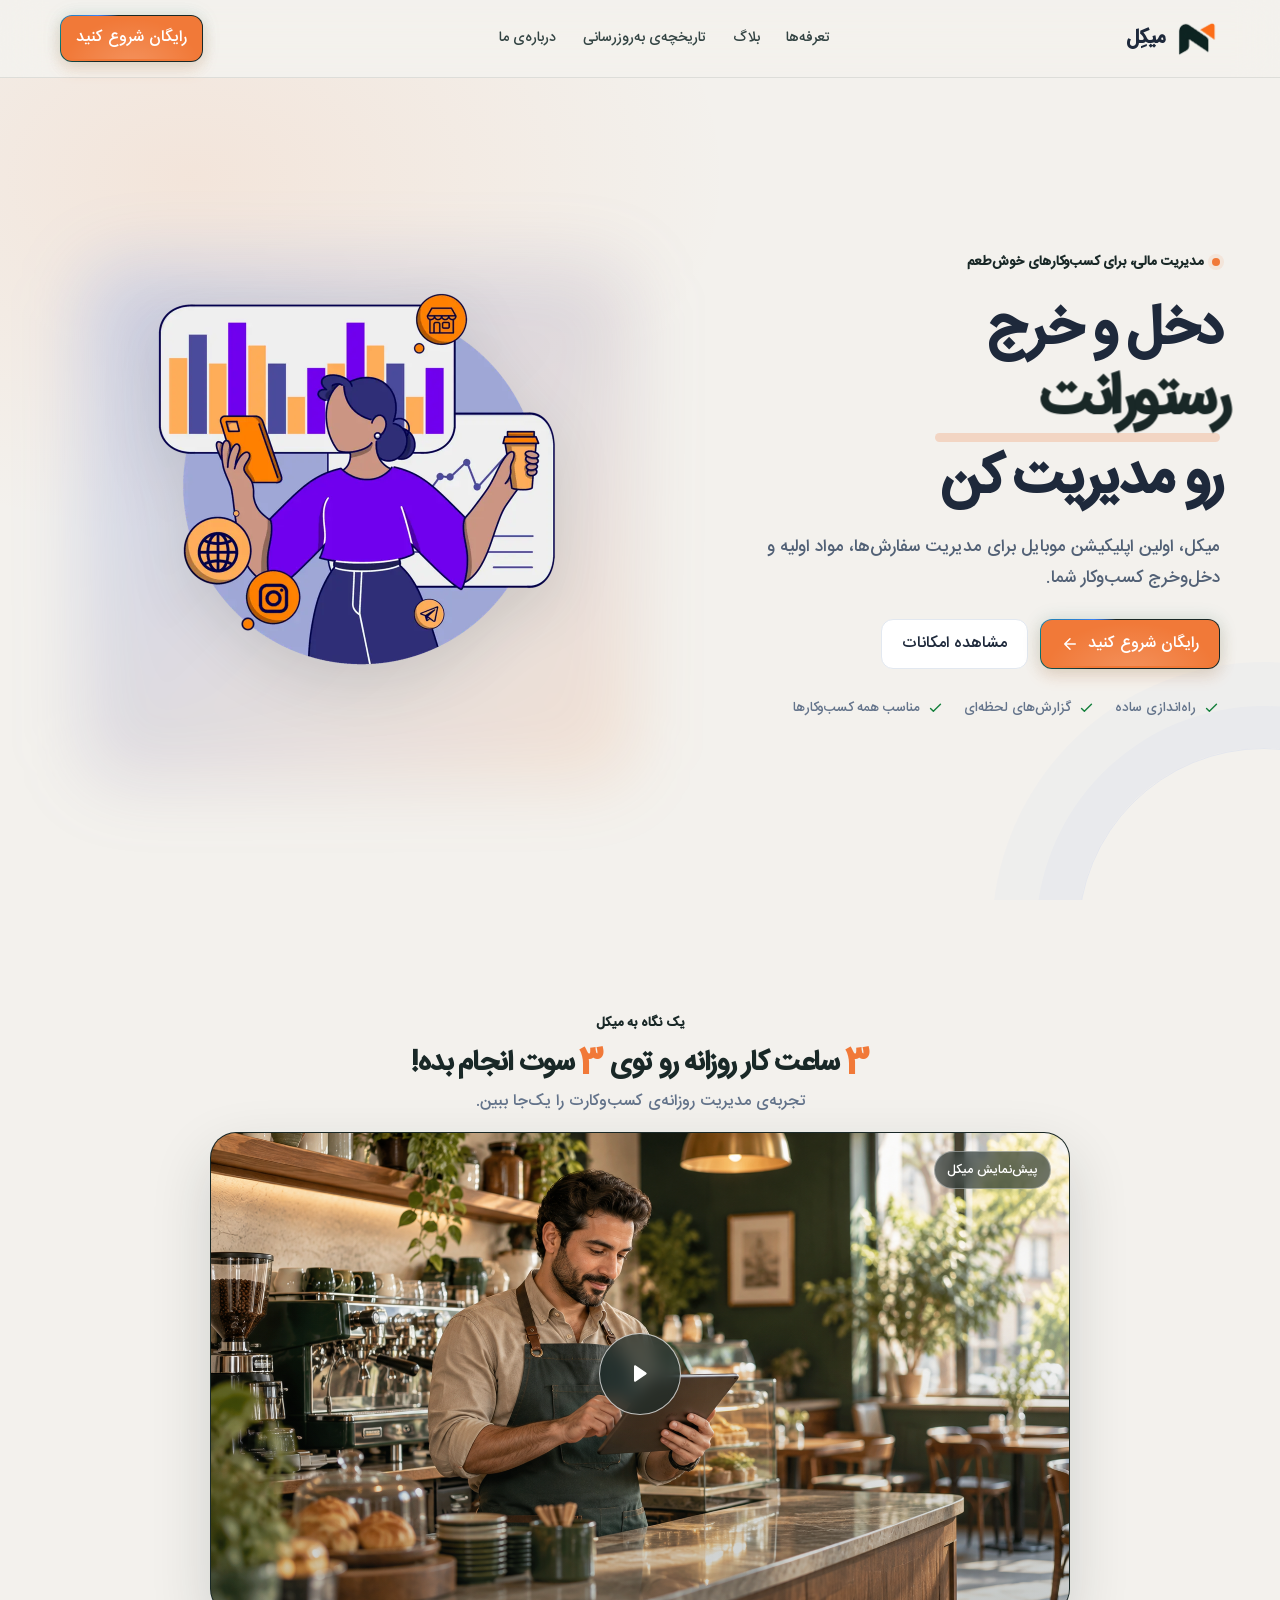
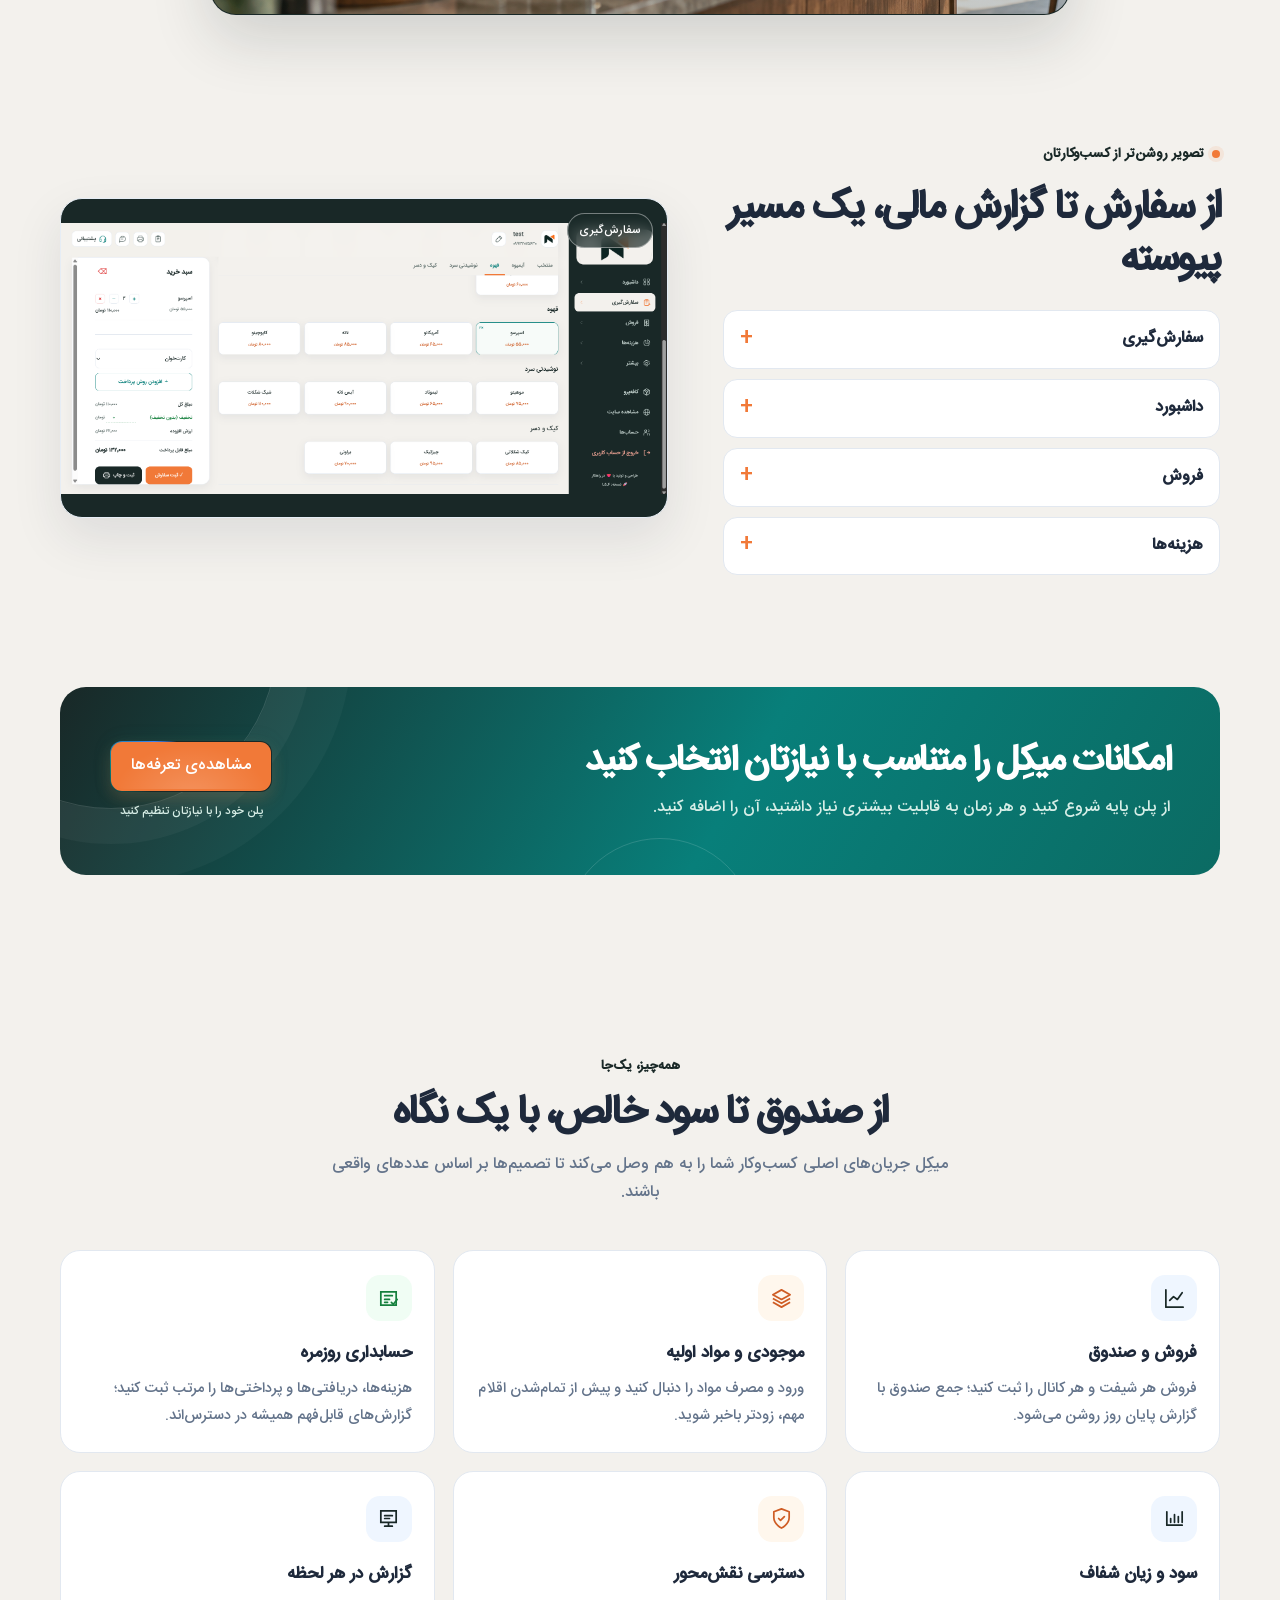
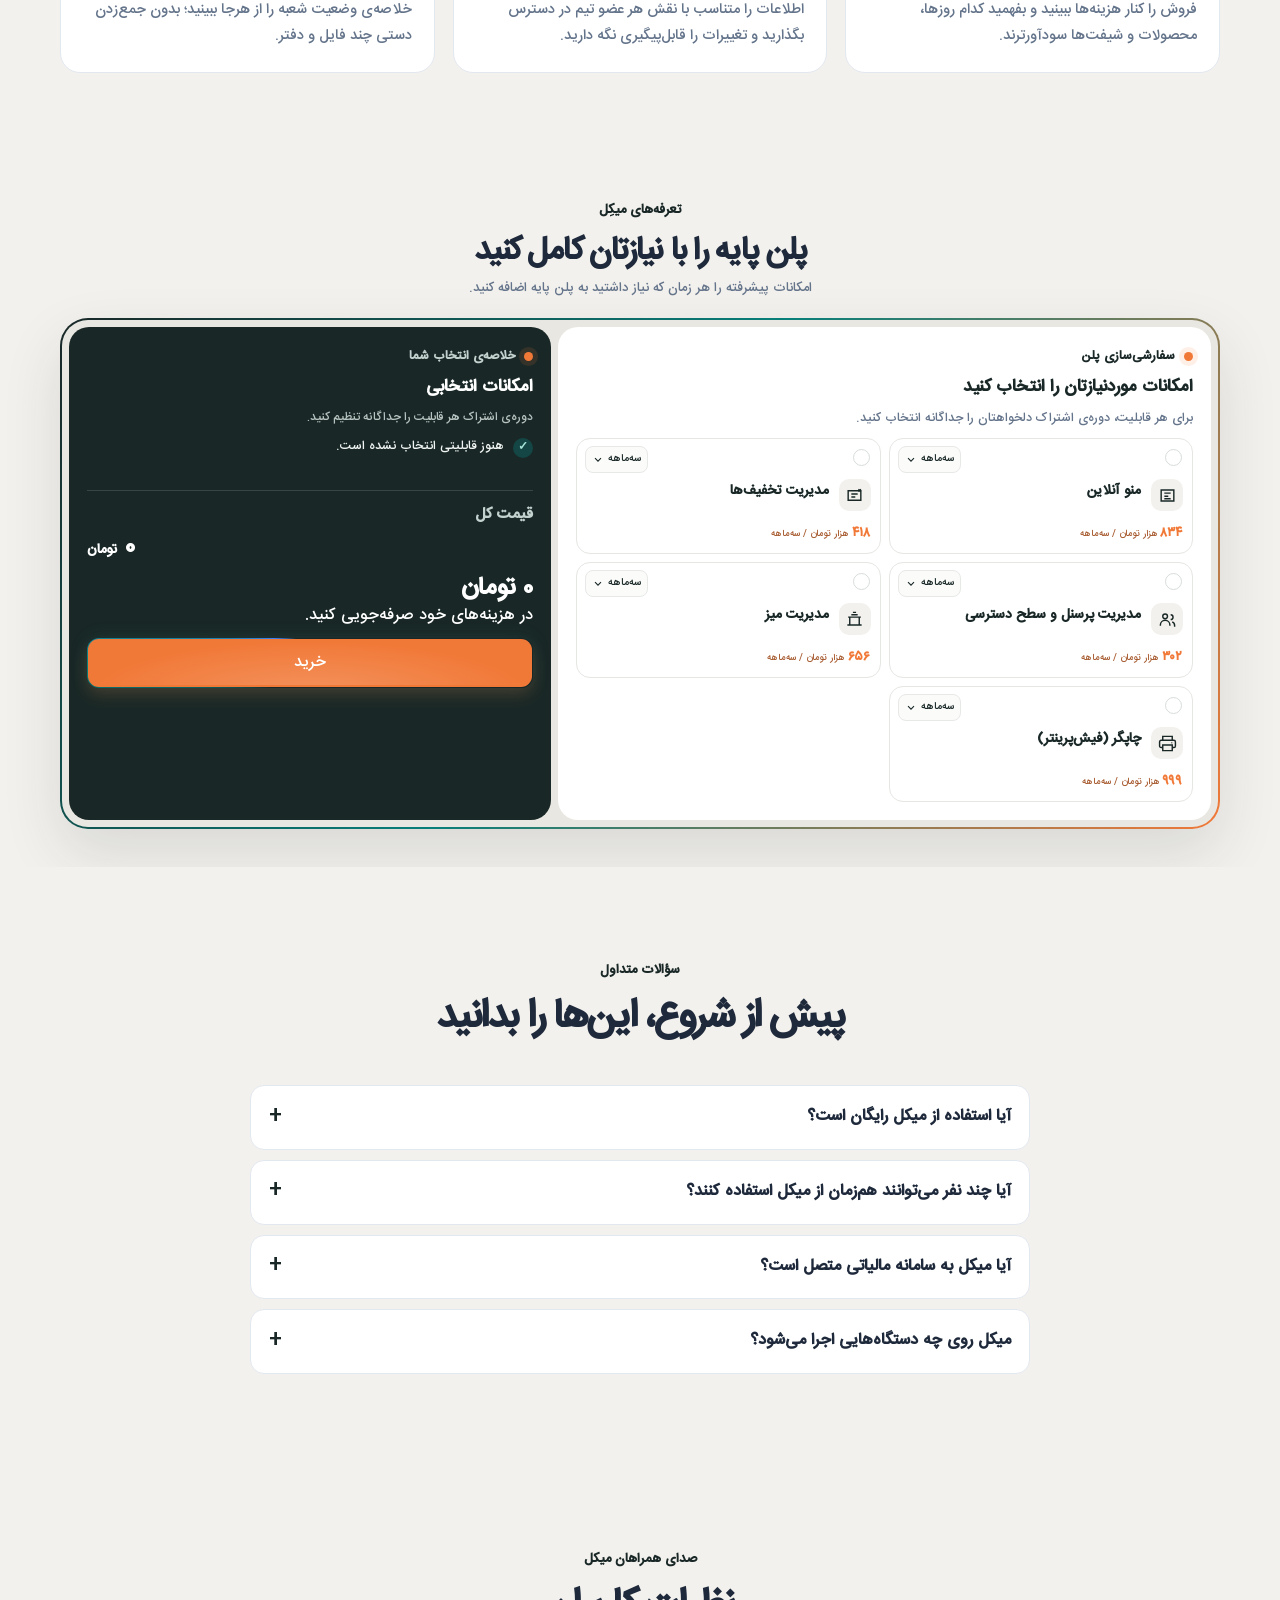
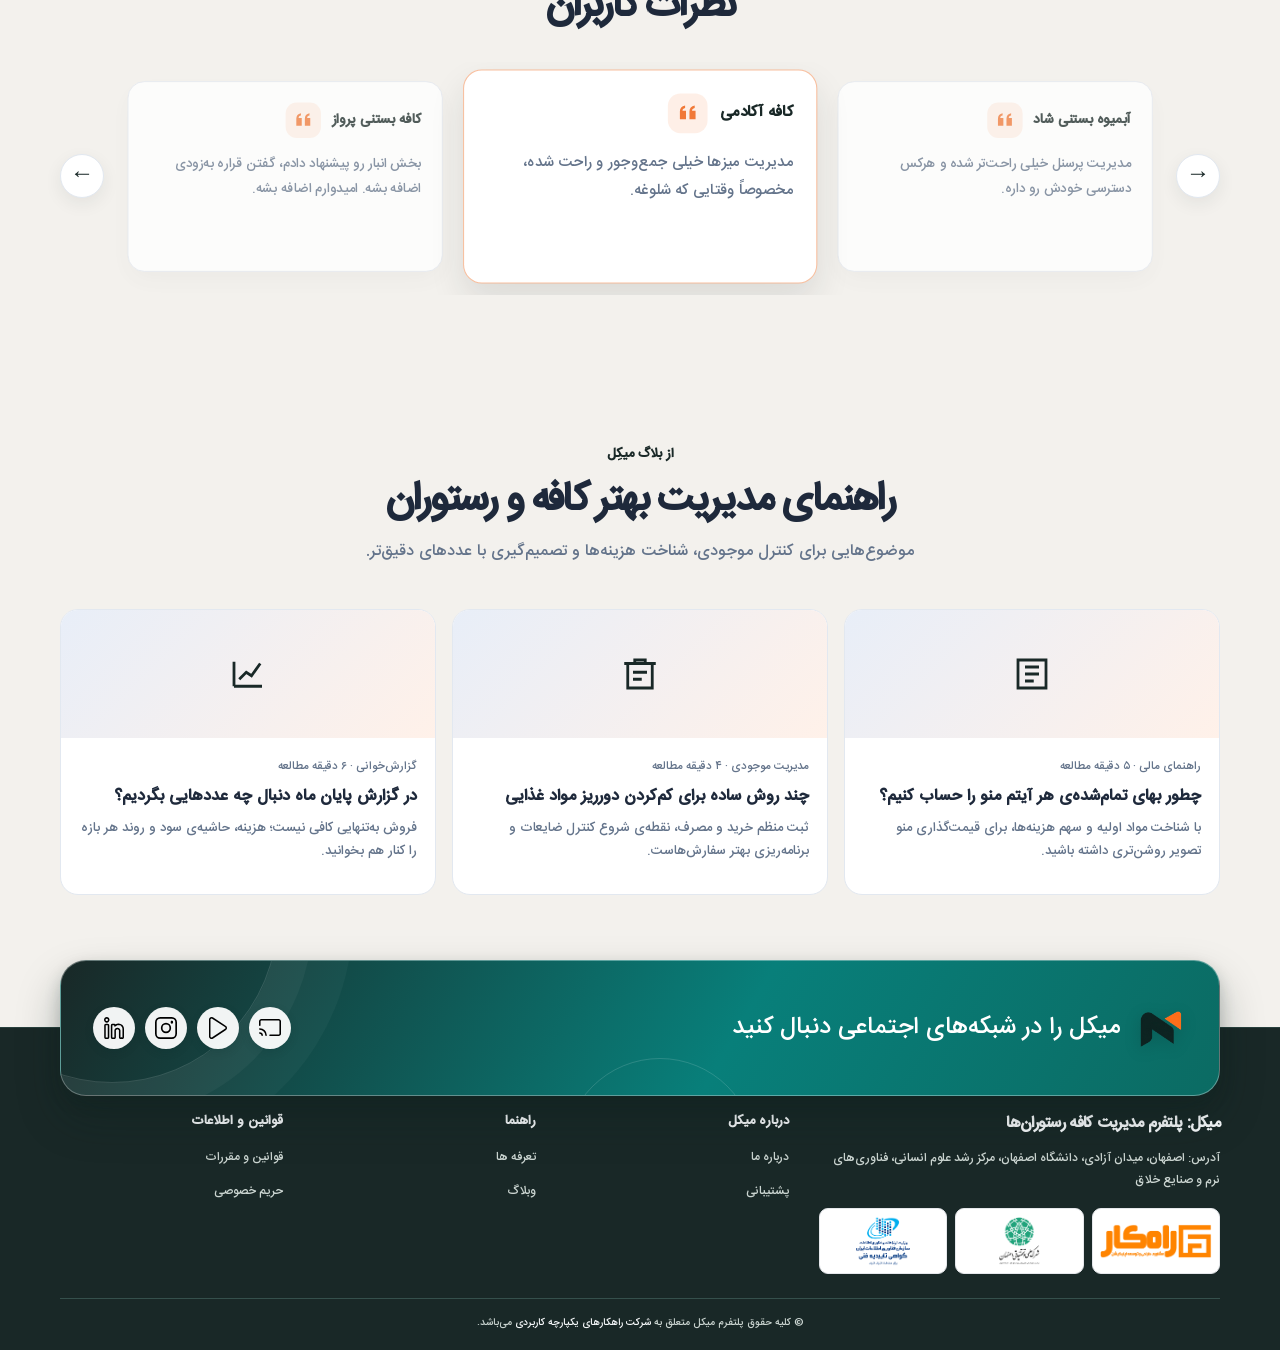
==== commit c23f72e1: "'redesign'" ====
--- a/index.html
+++ b/index.html
@@ -98,7 +98,7 @@
     .eyebrow { display: inline-flex; align-items: center; gap: 8px; color: #192827; font-weight: 700; font-size: .84rem; }
     .eyebrow-dot { width: 8px; height: 8px; border-radius: 50%; background: var(--orange); box-shadow: 0 0 0 4px rgba(241,121,56,.1); }
     h1, h2, h3, p { margin-top: 0; }
-    h1 { margin: 17px 0 18px; max-width: 600px; font-size: var(--type-heading-1); line-height: 1.25; letter-spacing: -.055em; font-weight: var(--weight-bold); text-align:start; }
+    h1 { margin: 17px 0 18px; max-width: 600px; font-size: var(--type-heading-2); line-height: 1.25; letter-spacing: -.055em; font-weight: var(--weight-bold); text-align:start; }
     h2 { font-size:var(--type-heading-4);font-weight:var(--weight-bold); }
     .type-heading-1,.type-heading-2,.type-heading-3,.type-heading-4,.type-heading-5,.type-heading-6 {font-weight:var(--weight-bold);line-height:1.3;}
     .type-heading-1 {font-size:var(--type-heading-1);}
@@ -220,6 +220,7 @@
     .workflow-visual {aspect-ratio:1.9;padding:0;isolation:isolate;background:#192827;}
     .workflow-visual::before {display:none;}
     .workflow-shot {position:absolute;top:-10%;left:-12.5%;width:125%;max-width:none;height:auto;transition:opacity .24s ease;}
+    .workflow-shot[src$="workflow-dashboard.png"],.workflow-shot[src$="workflow-orders.png"],.workflow-shot[src$="workflow-sales.png"],.workflow-shot[src$="workflow-expenses.png"] {top:0;left:0;width:100%;height:100%;object-fit:contain;}
     .workflow-visual.is-changing .workflow-shot {opacity:0;}
     .workflow-visual-label {position:absolute;z-index:2;right:14px;top:14px;padding:6px 11px;border:1px solid rgba(255,255,255,.4);border-radius:999px;background:rgba(25,40,39,.68);color:#fff;font-size:.72rem;backdrop-filter:blur(8px);}
     .ledger-card::before {content:"";position:absolute;width:200px;height:200px;background:rgba(219,234,254,.55);border-radius:50%;top:-120px;left:-70px;}
@@ -265,8 +266,37 @@
     .faq-item summary::-webkit-details-marker {display:none;}
     .faq-item summary::after {content:"+";font-size:1.35rem;font-weight:500;color:#192827;line-height:1;}
     .faq-item[open] summary::after {content:"−";}
+    .faq-item .faq-answer {display:grid;grid-template-rows:0fr;opacity:0;transform:translateY(-8px);transition:grid-template-rows .55s ease,opacity .4s ease,transform .55s cubic-bezier(.22,.8,.25,1);}
+    .faq-item[open] .faq-answer {grid-template-rows:1fr;opacity:1;transform:translateY(0);}
+    .faq-answer-inner {min-height:0;overflow:hidden;}
     .faq-item p {color:var(--muted);font-size:.9rem;margin:0;padding:0 0 17px;}
+    .testimonials-section {padding:82px 0;background:#F3F1ED;}
+    .testimonials-carousel {display:grid;grid-template-columns:44px minmax(0,1fr) 44px;align-items:center;gap:12px;direction:ltr;}
+    .testimonials-window {min-width:0;overflow:hidden;padding:12px 0 16px;margin:-12px 0 -16px;}
+    .testimonials-track {display:flex;flex-direction:row;direction:ltr;align-items:stretch;gap:16px;will-change:transform;transition:transform .72s cubic-bezier(.22,.75,.2,1);}
+    .testimonial-card {display:flex;flex:0 0 auto;flex-direction:column;align-items:flex-start;min-height:205px;padding:22px;border:1px solid var(--line);border-radius:18px;background:#fff;box-shadow:0 10px 28px rgba(25,40,39,.045);direction:rtl;text-align:right;opacity:.74;transform:scale(.93);transform-origin:center center;transition:transform .72s cubic-bezier(.22,.75,.2,1),opacity .72s ease,border-color .72s ease,box-shadow .72s ease;}
+    .testimonial-card.is-center {position:relative;z-index:1;opacity:1;transform:scale(1.045);border-color:rgba(241,121,56,.48);box-shadow:0 16px 34px rgba(25,40,39,.11);}
+    .testimonial-meta {display:flex;align-items:center;gap:12px;direction:rtl;margin-bottom:14px;max-width:100%;}
+    .testimonial-mark {display:grid;place-items:center;flex:0 0 38px;width:38px;height:38px;border-radius:12px;background:rgba(241,121,56,.12);color:var(--orange);font-size:1.8rem;font-weight:700;line-height:1;}
+    .testimonial-card p {margin:0;color:var(--muted);font-size:.9rem;line-height:1.9;}
+    .testimonial-author {margin:0;padding:0;color:#192827;font-size:.92rem;font-weight:700;}
+    .testimonial-arrow {display:grid;place-items:center;width:44px;height:44px;border:1px solid var(--line);border-radius:50%;background:#fff;color:#192827;font-size:1.5rem;line-height:1;cursor:pointer;box-shadow:0 6px 18px rgba(25,40,39,.07);transition:background .2s ease,color .2s ease,transform .2s ease;}
+    .testimonial-arrow:hover {background:var(--orange);color:#fff;transform:scale(1.06);}
+    .testimonial-arrow:focus-visible {outline:3px solid rgba(241,121,56,.4);outline-offset:3px;}
+    @media (max-width:720px) {
+      .testimonials-section {padding:58px 0;}
+      .testimonials-carousel {grid-template-columns:32px minmax(0,1fr) 32px;gap:6px;}
+      .testimonials-track {gap:8px;}
+      .testimonial-card {min-height:230px;padding:12px 9px;}
+      .testimonial-meta {gap:6px;margin-bottom:9px;}
+      .testimonial-mark {flex-basis:28px;width:28px;height:28px;font-size:1.35rem;border-radius:9px;}
+      .testimonial-card p {font-size:.68rem;line-height:1.75;}
+      .testimonial-author {font-size:.66rem;}
+      .testimonial-card.is-center {transform:scale(1.035);}
+      .testimonial-arrow {width:32px;height:32px;font-size:1.15rem;}
+    }
     .pricing-section,.blog-section,.updates-section,.about-section {padding:82px 0;background:#F3F1ED;}
+    .blog-section {padding-bottom:132px;}
     .pricing-section {padding:34px 0 38px;}
     .pricing-section .section-head {margin-bottom:18px;}
     .pricing-section .section-head h2 {font-size:32px;margin-bottom:4px;}
@@ -362,16 +392,66 @@
     .field input:focus,.field textarea:focus {outline:none;border-color:var(--blue);box-shadow:0 0 0 3px rgba(37,99,235,.12);}
     .field textarea {min-height:90px;resize:vertical;}
     .form-card .button {width:100%;}
-
-    footer {background:#192827;color:#e7ecea;padding:45px 0 20px;}
-    .footer-main {display:flex;justify-content:space-between;gap:30px;align-items:flex-start;padding-bottom:30px;border-bottom:1px solid rgba(203,213,225,.14);}
-    footer .brand {color:white;}
-    footer .brand-mark {background:#F3F1ED;}
-    .footer-description {max-width:350px;color:#b8c4c1;font-size:.85rem;margin:13px 0 0;}
-    .footer-links {display:flex;flex-wrap:wrap;gap:22px;color:#cbd5e1;font-size:.82rem;}
-    .footer-links a:hover {color:white;}
-    .footer-bottom {display:flex;justify-content:space-between;gap:20px;align-items:center;padding-top:17px;color:#94a3b8;font-size:.74rem;}
-
+    .site-footer {background:#192827;color:#f8fafc;padding:36px 0 18px;border-top:1px solid #29413e;}
+    .footer-main {display:grid;grid-template-columns:minmax(300px,1.8fr) repeat(3,minmax(120px,1fr));align-items:start;gap:30px;direction:rtl;}
+    .footer-brand {grid-column:1;grid-row:1;direction:rtl;text-align:right;}
+    .footer-links-column:nth-of-type(1) {grid-column:2;grid-row:1;}
+    .footer-links-column:nth-of-type(2) {grid-column:3;grid-row:1;}
+    .footer-links-column:nth-of-type(3) {grid-column:4;grid-row:1;}
+    .footer-brand h2 {margin:0 0 8px;color:#f8fafc;font-size:16px;font-weight:700;line-height:1.8;}
+    .footer-address {margin:0;color:#cbd5d1;font-size:12px;font-style:normal;line-height:1.9;}
+    .footer-logos {display:grid;grid-template-columns:repeat(3,minmax(0,1fr));justify-content:start;align-items:center;gap:8px;margin-top:16px;direction:ltr;}
+    .footer-logo {display:flex;align-items:center;justify-content:center;min-width:0;height:66px;padding:7px;border:1px solid #e5e7eb;border-radius:9px;background:#fff;}
+    .footer-logo img {display:block;width:100%;height:100%;object-fit:contain;}
+    .footer-links-column {direction:rtl;text-align:right;}
+    .footer-column-title {margin:0 0 10px;color:#f8fafc;font-size:13px;font-weight:700;line-height:1.8;}
+    .footer-links-list {display:flex;flex-direction:column;gap:5px;margin:0;padding:0;list-style:none;}
+    .footer-links-list a,.footer-links-list span {color:#cbd5d1;font-size:12px;font-weight:400;line-height:1.8;text-decoration:none;transition:color .2s ease;}
+    .footer-links-list a:hover {color:#F17938;}
+    .site-footer {position:relative;padding-top:82px;}
+    .site-footer .container {position:relative;}
+.footer-social-card {position:absolute;z-index:3;top:-82px;left:0;right:0;transform:translateY(-50%);display:flex;align-items:center;justify-content:space-between;gap:24px;min-height:136px;padding:24px 32px;overflow:hidden;border:1px solid rgba(255,255,255,.34);border-radius:26px;background:linear-gradient(120deg,#192827 0%,#087f7a 58%,#0b6b63 100%);box-shadow:0 22px 44px rgba(10,31,29,.28),0 7px 16px rgba(10,31,29,.18);direction:ltr;}
+.footer-social-card::before,.footer-social-card::after {position:absolute;content:"";border:1px solid rgba(255,255,255,.14);border-radius:50%;pointer-events:none;}
+.footer-social-card::before {width:330px;height:330px;left:-115px;top:-210px;box-shadow:0 0 0 35px rgba(255,255,255,.04),0 0 0 75px rgba(255,255,255,.03);}
+.footer-social-card::after {width:190px;height:190px;right:40%;bottom:-155px;}
+.footer-social-icons {position:relative;z-index:1;display:flex;align-items:center;gap:10px;flex:0 0 auto;}
+.footer-social-icon {display:grid;place-items:center;width:42px;height:42px;border-radius:50%;background:rgba(255,255,255,.94);color:#087f7a;box-shadow:0 3px 8px rgba(6,45,41,.16);}
+    .footer-social-icon img {display:block;width:22px;height:22px;object-fit:contain;}
+.footer-social-copy {position:relative;z-index:1;display:flex;align-items:center;gap:14px;direction:rtl;text-align:right;}
+    .footer-social-brand {display:block;width:52px;height:52px;flex:0 0 52px;object-fit:contain;filter:drop-shadow(0 4px 8px rgba(0,0,0,.14));}
+.footer-social-title {margin:0;color:#fff;font-size:var(--type-body-1);font-weight:400;line-height:1.8;}
+@media(max-width:720px){.site-footer {padding-top:70px;}.footer-social-card {top:-70px;min-height:106px;padding:16px 18px;gap:12px;border-radius:22px;}.footer-social-icons {gap:7px;}.footer-social-icon {width:36px;height:36px;}.footer-social-icon img {width:19px;height:19px;}.footer-social-copy {gap:10px;}.footer-social-brand {width:42px;height:42px;flex-basis:42px;}}
+@media(max-width:420px){.site-footer {padding-top:62px;}.footer-social-card {top:-62px;padding:13px 10px;gap:9px;border-radius:18px;}.footer-social-icons {gap:6px;}.footer-social-icon {width:32px;height:32px;}.footer-social-icon img {width:17px;height:17px;}.footer-social-brand {width:36px;height:36px;flex-basis:36px;}}
+    .footer-bottom {display:flex;align-items:center;justify-content:center;gap:24px;margin-top:24px;padding-top:15px;border-top:1px solid #35504c;direction:ltr;}
+    .footer-copyright {max-width:100%;direction:rtl;text-align:center;}
+    .footer-copyright p {margin:0;color:#cbd5d1;font-size:10px;line-height:1.8;}
+    .footer-copyright a {color:#f8fafc;text-decoration:none;transition:color .2s ease;}
+    .footer-copyright a:hover {color:#F17938;}
+    @media(max-width:980px) {
+      .footer-main {grid-template-columns:repeat(2,minmax(0,1fr));gap:24px;}
+      .footer-brand {grid-column:1/-1;grid-row:1;}
+      .footer-links-column {grid-row:auto;}
+      .footer-links-column:nth-of-type(1) {grid-column:1;grid-row:2;}
+      .footer-links-column:nth-of-type(2) {grid-column:2;grid-row:2;}
+      .footer-links-column:nth-of-type(3) {grid-column:1;grid-row:3;}
+      .footer-bottom {align-items:center;}
+    }
+    @media(max-width:720px) {
+      .site-footer {padding:28px 0 16px;}
+      .footer-main {grid-template-columns:repeat(2,minmax(0,1fr));gap:22px 18px;}
+      .footer-brand {grid-column:1/-1;}
+      .footer-links-column:nth-of-type(1),.footer-links-column:nth-of-type(2) {grid-row:2;}
+      .footer-links-column:nth-of-type(3) {grid-column:1/-1;grid-row:3;}
+      .footer-bottom {flex-direction:column;align-items:center;gap:12px;}
+      .footer-copyright {max-width:100%;text-align:center;}
+    }
+    @media(max-width:420px) {
+      .footer-main {grid-template-columns:1fr;gap:18px;}
+      .footer-brand,.footer-links-column:nth-of-type(1),.footer-links-column:nth-of-type(2),.footer-links-column:nth-of-type(3) {grid-column:1;grid-row:auto;}
+      .footer-logos {grid-template-columns:repeat(3,minmax(0,1fr));}
+      .footer-bottom {align-items:center;}
+      .footer-copyright {text-align:center;}
+    }
     @media (max-width: 980px) {
       .hero {min-height:0;padding:38px 0 44px;}
       .hero-grid {grid-template-columns:1fr;gap:42px;}
@@ -406,7 +486,7 @@
       .nav-links a {padding:10px 12px;border-radius:8px;}
       .nav-links a:hover {background:var(--paper);}
       .hero {padding:36px 0 42px;}
-      h1 {font-size:clamp(var(--type-heading-5),8vw,var(--type-heading-3));}
+      h1 {font-size:var(--type-heading-2);}
       h2 {font-size:var(--type-heading-5);}
       .hero-copy {font-size:1rem;}
       .video-section {padding:58px 0 28px;}
@@ -450,9 +530,6 @@
       .cta-action {margin-top:22px;}
       .cta-action .button {width:100%;}
       .form-row {grid-template-columns:1fr;gap:0;}
-      .footer-main {display:block;}
-      .footer-links {margin-top:22px;gap:12px 18px;}
-      .footer-bottom {align-items:flex-start;flex-direction:column;gap:4px;}
     }
     @media (max-width: 420px) {
       .brand {font-size:1.1rem;}
@@ -478,6 +555,15 @@
       *,*::before,*::after {scroll-behavior:auto!important;animation-duration:.01ms!important;animation-iteration-count:1!important;transition-duration:.01ms!important;}
       a.button.button-primary.header-cta {animation:none;}
       a.button.button-primary.header-cta::after {display:none;}
+    }
+      .button-primary,.button-blue,.cta-action .button,.plan-summary .button {position:relative;isolation:isolate;overflow:hidden;border:1px solid transparent;background:linear-gradient(var(--orange),var(--orange)) padding-box,conic-gradient(from var(--lightbeam-angle),#192827 0deg,#192827 238deg,#087F7A 270deg,#3B82F6 304deg,#192827 330deg,#192827 360deg) border-box;animation:lightbeam-rotate 3.2s linear infinite;box-shadow:0 0 18px rgba(8,127,122,.16),0 7px 16px rgba(241,121,56,.20);color:#fff;}
+    .button-primary::before,.button-blue::before,.cta-action .button::before,.plan-summary .button::before {content:"";position:absolute;inset:2px;border-radius:inherit;background:radial-gradient(ellipse at 50% 120%,rgba(255,255,255,.19),transparent 70%);z-index:-1;pointer-events:none;}
+    .button-primary::after,.button-blue::after,.cta-action .button::after,.plan-summary .button::after {content:"";position:absolute;top:0;bottom:0;left:-130%;width:55%;background:linear-gradient(100deg,transparent,rgba(255,255,255,.34),transparent);transform:skewX(-22deg);transition:left .45s ease;pointer-events:none;}
+    .button-primary:hover::after,.button-blue:hover::after,.cta-action .button:hover::after,.plan-summary .button:hover::after {left:145%;}
+    .button-primary:hover,.button-blue:hover,.cta-action .button:hover,.plan-summary .button:hover {background:linear-gradient(#f58a4f,#f58a4f) padding-box,conic-gradient(from var(--lightbeam-angle),#192827 0deg,#192827 238deg,#087F7A 270deg,#3B82F6 304deg,#192827 330deg,#192827 360deg) border-box;box-shadow:0 0 25px rgba(8,127,122,.28),0 10px 22px rgba(241,121,56,.27);}
+    @media (prefers-reduced-motion:reduce) {
+      .button-primary,.button-blue,.cta-action .button,.plan-summary .button {animation:none!important;}
+      .button-primary::after,.button-blue::after,.cta-action .button::after,.plan-summary .button::after {display:none!important;}
     }
   </style>
 </head>
@@ -512,7 +598,7 @@
           <h1 aria-label="دخل و خرج کافی شاپت، رستورانت، آبمیوه بستنیت و فست فودیت رو مدیریت کن"><span class="headline-line">دخل و خرج</span><span class="headline-line"><span class="highlight typing-word" aria-hidden="true"><span class="cube-measure">آبمیوه بستنیت</span><span id="word-cube" class="word-cube"><span class="cube-face">کافی شاپت</span><span class="cube-face">رستورانت</span><span class="cube-face">آبمیوه بستنیت</span><span class="cube-face">فست فودیت</span></span></span></span><span class="headline-line">رو مدیریت کن</span></h1>
           <p class="hero-copy">میکل، اولین اپلیکیشن موبایل برای مدیریت سفارش‌ها، مواد اولیه و دخل‌وخرج کسب‌وکار شما.</p>
           <div class="hero-buttons">
-            <a class="button button-primary" href="#pricing">نصب میکل
+            <a class="button button-primary" href="#pricing">رایگان شروع کنید
               <svg viewBox="0 0 24 24" fill="none" stroke="currentColor" stroke-width="2" stroke-linecap="round" stroke-linejoin="round" aria-hidden="true"><path d="M19 12H5m7 7-7-7 7-7"/></svg>
             </a>
             <a class="button button-quiet" href="#features">مشاهده امکانات</a>
@@ -604,14 +690,14 @@
         <div class="plan-builder-shell"><div class="plan-builder">
           <div class="plan-options"><div class="plan-panel-kicker">سفارشی‌سازی پلن</div><h3>امکانات موردنیازتان را انتخاب کنید</h3><p class="plan-intro">برای هر قابلیت، دوره‌ی اشتراک دلخواهتان را جداگانه انتخاب کنید.</p>
             <div class="addon-grid" aria-label="انتخاب امکانات پیشرفته">
-              <article class="addon-card" data-addon="منو آنلاین" data-month="309" data-quarter="834" data-year="2966"><button type="button" class="period-trigger" aria-expanded="false"><span>یک‌ساله</span><svg viewBox="0 0 20 20" fill="none" stroke="currentColor" stroke-width="1.8" aria-hidden="true"><path d="m5 7 5 5 5-5"/></svg></button><div class="period-menu" role="radiogroup" aria-label="انتخاب دوره اشتراک منو آنلاین"><button type="button" class="period-option" role="radio" data-period="month" aria-checked="false">یک‌ماهه</button><button type="button" class="period-option" role="radio" data-period="quarter" aria-checked="false">سه‌ماهه</button><button type="button" class="period-option" role="radio" data-period="year" aria-checked="true">یک‌ساله</button></div><button class="addon-select" type="button" aria-pressed="false"><span class="addon-check" aria-hidden="true">✓</span><span class="addon-heading"><span class="addon-icon" aria-hidden="true"><svg viewBox="0 0 24 24" fill="none" stroke="currentColor" stroke-width="1.8"><path d="M4 5h16v14H4zM8 9h8M8 13h5m-5 3h8"/></svg></span><span class="addon-title">منو آنلاین</span></span><span class="addon-price"><strong>۲٬۹۶۶</strong><small>هزار تومان / سالانه</small></span></button></article>
-              <article class="addon-card" data-addon="مدیریت تخفیف‌ها" data-month="155" data-quarter="418" data-year="1488"><button type="button" class="period-trigger" aria-expanded="false"><span>یک‌ساله</span><svg viewBox="0 0 20 20" fill="none" stroke="currentColor" stroke-width="1.8" aria-hidden="true"><path d="m5 7 5 5 5-5"/></svg></button><div class="period-menu" role="radiogroup" aria-label="انتخاب دوره اشتراک مدیریت تخفیف"><button type="button" class="period-option" role="radio" data-period="month" aria-checked="false">یک‌ماهه</button><button type="button" class="period-option" role="radio" data-period="quarter" aria-checked="false">سه‌ماهه</button><button type="button" class="period-option" role="radio" data-period="year" aria-checked="true">یک‌ساله</button></div><button class="addon-select" type="button" aria-pressed="false"><span class="addon-check" aria-hidden="true">✓</span><span class="addon-heading"><span class="addon-icon" aria-hidden="true"><svg viewBox="0 0 24 24" fill="none" stroke="currentColor" stroke-width="1.8"><path d="M4 6h16v12H4zM8 10h8M8 14h5"/><path d="m17 4 3 3m0-3-3 3"/></svg></span><span class="addon-title">مدیریت تخفیف‌ها</span></span><span class="addon-price"><strong>۱٬۴۸۸</strong><small>هزار تومان / سالانه</small></span></button></article>
-              <article class="addon-card" data-addon="مدیریت پرسنل و سطح دسترسی" data-month="250" data-quarter="675" data-year="2400" data-estimate="true"><button type="button" class="period-trigger" aria-expanded="false"><span>یک‌ساله</span><svg viewBox="0 0 20 20" fill="none" stroke="currentColor" stroke-width="1.8" aria-hidden="true"><path d="m5 7 5 5 5-5"/></svg></button><div class="period-menu" role="radiogroup" aria-label="انتخاب دوره اشتراک مدیریت پرسنل و سطح دسترسی"><button type="button" class="period-option" role="radio" data-period="month" aria-checked="false">یک‌ماهه</button><button type="button" class="period-option" role="radio" data-period="quarter" aria-checked="false">سه‌ماهه</button><button type="button" class="period-option" role="radio" data-period="year" aria-checked="true">یک‌ساله</button></div><button class="addon-select" type="button" aria-pressed="false"><span class="addon-check" aria-hidden="true">✓</span><span class="addon-heading"><span class="addon-icon" aria-hidden="true"><svg viewBox="0 0 24 24" fill="none" stroke="currentColor" stroke-width="1.8"><circle cx="9" cy="8" r="3"/><path d="M3 20v-1a6 6 0 0 1 12 0v1m1-14a3 3 0 0 1 0 6m2 3a5 5 0 0 1 3 5v1"/></svg></span><span class="addon-title">مدیریت پرسنل و سطح دسترسی</span></span><span class="addon-price"><strong>قیمت به‌زودی</strong><small></small></span></button></article>
-              <article class="addon-card" data-addon="مدیریت میز" data-month="200" data-quarter="540" data-year="1920" data-estimate="true"><button type="button" class="period-trigger" aria-expanded="false"><span>یک‌ساله</span><svg viewBox="0 0 20 20" fill="none" stroke="currentColor" stroke-width="1.8" aria-hidden="true"><path d="m5 7 5 5 5-5"/></svg></button><div class="period-menu" role="radiogroup" aria-label="انتخاب دوره اشتراک مدیریت میز"><button type="button" class="period-option" role="radio" data-period="month" aria-checked="false">یک‌ماهه</button><button type="button" class="period-option" role="radio" data-period="quarter" aria-checked="false">سه‌ماهه</button><button type="button" class="period-option" role="radio" data-period="year" aria-checked="true">یک‌ساله</button></div><button class="addon-select" type="button" aria-pressed="false"><span class="addon-check" aria-hidden="true">✓</span><span class="addon-heading"><span class="addon-icon" aria-hidden="true"><svg viewBox="0 0 24 24" fill="none" stroke="currentColor" stroke-width="1.8"><path d="M4 9h16M6 9v10m12-10v10M3 19h18M8 6h8M10 3h4"/></svg></span><span class="addon-title">مدیریت میز</span></span><span class="addon-price"><strong>قیمت به‌زودی</strong><small></small></span></button></article>
-              <article class="addon-card" data-addon="چاپگر (فیش‌پرینتر)" data-month="150" data-quarter="405" data-year="1440" data-estimate="true"><button type="button" class="period-trigger" aria-expanded="false"><span>یک‌ساله</span><svg viewBox="0 0 20 20" fill="none" stroke="currentColor" stroke-width="1.8" aria-hidden="true"><path d="m5 7 5 5 5-5"/></svg></button><div class="period-menu" role="radiogroup" aria-label="انتخاب دوره اشتراک چاپگر"><button type="button" class="period-option" role="radio" data-period="month" aria-checked="false">یک‌ماهه</button><button type="button" class="period-option" role="radio" data-period="quarter" aria-checked="false">سه‌ماهه</button><button type="button" class="period-option" role="radio" data-period="year" aria-checked="true">یک‌ساله</button></div><button class="addon-select" type="button" aria-pressed="false"><span class="addon-check" aria-hidden="true">✓</span><span class="addon-heading"><span class="addon-icon" aria-hidden="true"><svg viewBox="0 0 24 24" fill="none" stroke="currentColor" stroke-width="1.8"><path d="M6 8V3h12v5M6 17H4a2 2 0 0 1-2-2v-5a2 2 0 0 1 2-2h16a2 2 0 0 1 2 2v5a2 2 0 0 1-2 2h-2"/><path d="M6 14h12v7H6zM17 11h1"/></svg></span><span class="addon-title">چاپگر (فیش‌پرینتر)</span></span><span class="addon-price"><strong>قیمت به‌زودی</strong><small></small></span></button></article>
+              <article class="addon-card" data-addon="منو آنلاین" data-month="309000" data-quarter="834000" data-year="2966000"><button type="button" class="period-trigger" aria-expanded="false"><span>سه‌ماهه</span><svg viewBox="0 0 20 20" fill="none" stroke="currentColor" stroke-width="1.8" aria-hidden="true"><path d="m5 7 5 5 5-5"/></svg></button><div class="period-menu" role="radiogroup" aria-label="انتخاب دوره اشتراک منو آنلاین"><button type="button" class="period-option" role="radio" data-period="month" aria-checked="false">یک‌ماهه</button><button type="button" class="period-option" role="radio" data-period="quarter" aria-checked="true">سه‌ماهه</button><button type="button" class="period-option" role="radio" data-period="year" aria-checked="false">یک‌ساله</button></div><button class="addon-select" type="button" aria-pressed="false"><span class="addon-check" aria-hidden="true">✓</span><span class="addon-heading"><span class="addon-icon" aria-hidden="true"><svg viewBox="0 0 24 24" fill="none" stroke="currentColor" stroke-width="1.8"><path d="M4 5h16v14H4zM8 9h8M8 13h5m-5 3h8"/></svg></span><span class="addon-title">منو آنلاین</span></span><span class="addon-price"><strong>۸۳۴</strong><small>هزار تومان / سه‌ماهه</small></span></button></article>
+              <article class="addon-card" data-addon="مدیریت تخفیف‌ها" data-month="155000" data-quarter="418000" data-year="1488000"><button type="button" class="period-trigger" aria-expanded="false"><span>سه‌ماهه</span><svg viewBox="0 0 20 20" fill="none" stroke="currentColor" stroke-width="1.8" aria-hidden="true"><path d="m5 7 5 5 5-5"/></svg></button><div class="period-menu" role="radiogroup" aria-label="انتخاب دوره اشتراک مدیریت تخفیف"><button type="button" class="period-option" role="radio" data-period="month" aria-checked="false">یک‌ماهه</button><button type="button" class="period-option" role="radio" data-period="quarter" aria-checked="true">سه‌ماهه</button><button type="button" class="period-option" role="radio" data-period="year" aria-checked="false">یک‌ساله</button></div><button class="addon-select" type="button" aria-pressed="false"><span class="addon-check" aria-hidden="true">✓</span><span class="addon-heading"><span class="addon-icon" aria-hidden="true"><svg viewBox="0 0 24 24" fill="none" stroke="currentColor" stroke-width="1.8"><path d="M4 6h16v12H4zM8 10h8M8 14h5"/><path d="m17 4 3 3m0-3-3 3"/></svg></span><span class="addon-title">مدیریت تخفیف‌ها</span></span><span class="addon-price"><strong>۴۱۸</strong><small>هزار تومان / سه‌ماهه</small></span></button></article>
+              <article class="addon-card" data-addon="مدیریت پرسنل و سطح دسترسی" data-month="112000" data-quarter="302000" data-year="1075000"><button type="button" class="period-trigger" aria-expanded="false"><span>سه‌ماهه</span><svg viewBox="0 0 20 20" fill="none" stroke="currentColor" stroke-width="1.8" aria-hidden="true"><path d="m5 7 5 5 5-5"/></svg></button><div class="period-menu" role="radiogroup" aria-label="انتخاب دوره اشتراک مدیریت پرسنل و سطح دسترسی"><button type="button" class="period-option" role="radio" data-period="month" aria-checked="false">یک‌ماهه</button><button type="button" class="period-option" role="radio" data-period="quarter" aria-checked="true">سه‌ماهه</button><button type="button" class="period-option" role="radio" data-period="year" aria-checked="false">یک‌ساله</button></div><button class="addon-select" type="button" aria-pressed="false"><span class="addon-check" aria-hidden="true">✓</span><span class="addon-heading"><span class="addon-icon" aria-hidden="true"><svg viewBox="0 0 24 24" fill="none" stroke="currentColor" stroke-width="1.8"><circle cx="9" cy="8" r="3"/><path d="M3 20v-1a6 6 0 0 1 12 0v1m1-14a3 3 0 0 1 0 6m2 3a5 5 0 0 1 3 5v1"/></svg></span><span class="addon-title">مدیریت پرسنل و سطح دسترسی</span></span><span class="addon-price"><strong>۳۰۲</strong><small>هزار تومان / سه‌ماهه</small></span></button></article>
+              <article class="addon-card" data-addon="مدیریت میز" data-month="243000" data-quarter="656000" data-year="2332000"><button type="button" class="period-trigger" aria-expanded="false"><span>سه‌ماهه</span><svg viewBox="0 0 20 20" fill="none" stroke="currentColor" stroke-width="1.8" aria-hidden="true"><path d="m5 7 5 5 5-5"/></svg></button><div class="period-menu" role="radiogroup" aria-label="انتخاب دوره اشتراک مدیریت میز"><button type="button" class="period-option" role="radio" data-period="month" aria-checked="false">یک‌ماهه</button><button type="button" class="period-option" role="radio" data-period="quarter" aria-checked="true">سه‌ماهه</button><button type="button" class="period-option" role="radio" data-period="year" aria-checked="false">یک‌ساله</button></div><button class="addon-select" type="button" aria-pressed="false"><span class="addon-check" aria-hidden="true">✓</span><span class="addon-heading"><span class="addon-icon" aria-hidden="true"><svg viewBox="0 0 24 24" fill="none" stroke="currentColor" stroke-width="1.8"><path d="M4 9h16M6 9v10m12-10v10M3 19h18M8 6h8M10 3h4"/></svg></span><span class="addon-title">مدیریت میز</span></span><span class="addon-price"><strong>۶۵۶</strong><small>هزار تومان / سه‌ماهه</small></span></button></article>
+              <article class="addon-card" data-addon="چاپگر (فیش‌پرینتر)" data-month="370000" data-quarter="999000" data-year="3552000"><button type="button" class="period-trigger" aria-expanded="false"><span>سه‌ماهه</span><svg viewBox="0 0 20 20" fill="none" stroke="currentColor" stroke-width="1.8" aria-hidden="true"><path d="m5 7 5 5 5-5"/></svg></button><div class="period-menu" role="radiogroup" aria-label="انتخاب دوره اشتراک چاپگر"><button type="button" class="period-option" role="radio" data-period="month" aria-checked="false">یک‌ماهه</button><button type="button" class="period-option" role="radio" data-period="quarter" aria-checked="true">سه‌ماهه</button><button type="button" class="period-option" role="radio" data-period="year" aria-checked="false">یک‌ساله</button></div><button class="addon-select" type="button" aria-pressed="false"><span class="addon-check" aria-hidden="true">✓</span><span class="addon-heading"><span class="addon-icon" aria-hidden="true"><svg viewBox="0 0 24 24" fill="none" stroke="currentColor" stroke-width="1.8"><path d="M6 8V3h12v5M6 17H4a2 2 0 0 1-2-2v-5a2 2 0 0 1 2-2h16a2 2 0 0 1 2 2v5a2 2 0 0 1-2 2h-2"/><path d="M6 14h12v7H6zM17 11h1"/></svg></span><span class="addon-title">چاپگر (فیش‌پرینتر)</span></span><span class="addon-price"><strong>۹۹۹</strong><small>هزار تومان / سه‌ماهه</small></span></button></article>
             </div>
           </div>
-          <aside class="plan-summary" aria-live="polite"><div class="plan-panel-kicker">خلاصه‌ی انتخاب شما</div><h3>امکانات انتخابی</h3><p class="summary-caption">دوره‌ی اشتراک هر قابلیت را جداگانه تنظیم کنید.</p><ul class="selected-list" id="selected-addons"><li class="summary-empty">هنوز قابلیتی انتخاب نشده است.</li></ul><div class="summary-total"><span class="total-label">قیمت کل</span><span class="total-price" id="total-price" role="img" aria-label="صفر تومان" dir="ltr">۰</span><span class="total-currency">تومان</span></div><div class="save-promise"><strong>4.000.000 تومان</strong><span>در هزینه های خود صرفه جویی کنید.</span></div><a class="button" id="plan-quote" href="#pricing">خرید افزونه</a><p class="summary-note">قیمت سه قابلیت دارای برچسب «فرضی» فعلاً نمونه است و قابل‌تغییر خواهد بود.</p></aside>
+          <aside class="plan-summary" aria-live="polite"><div class="plan-panel-kicker">خلاصه‌ی انتخاب شما</div><h3>امکانات انتخابی</h3><p class="summary-caption">دوره‌ی اشتراک هر قابلیت را جداگانه تنظیم کنید.</p><ul class="selected-list" id="selected-addons"><li class="summary-empty">هنوز قابلیتی انتخاب نشده است.</li></ul><div class="summary-total"><span class="total-label">قیمت کل</span><span class="total-price" id="total-price" role="img" aria-label="صفر تومان" dir="ltr">۰</span><span class="total-currency">تومان</span></div><div class="save-promise"><strong id="saving-total">۰ تومان</strong><span>در هزینه‌های خود صرفه‌جویی کنید.</span></div><a class="button" id="plan-quote" href="#pricing">خرید</a></aside>
         </div></div>
       </div>
     </section>
@@ -627,16 +713,53 @@
     <section class="content-section faq" id="faq">
       <div class="container"><div class="section-head"><div class="section-kicker">سؤالات متداول</div><h2>پیش از شروع، این‌ها را بدانید</h2></div>
         <div class="faq-list">
-          <details class="faq-item"><summary>آیا استفاده از میکل رایگان است؟</summary><p>بله. نسخه پایه اپلیکیشن مدیریت کافی‌شاپ میکل کاملاً رایگان است. امکانات پیشرفته به‌صورت جداگانه و بر اساس نیاز شما قابل خرید هستند.</p></details>
-          <details class="faq-item"><summary>آیا چند نفر می‌توانند هم‌زمان از میکل استفاده کنند؟</summary><p>بله. با قابلیت مدیریت پرسنل می‌توانید چندین دستگاه را به یک حساب متصل کرده و برای هر کارمند سطح دسترسی جداگانه تعریف کنید.</p></details>
-          <details class="faq-item"><summary>آیا میکل به سامانه مالیاتی متصل است؟</summary><p>خیر. میکل برای مدیریت داخلی کافی‌شاپ، ثبت فروش، هزینه‌ها و گزارش‌های مالی طراحی شده است و به سامانه مالیاتی متصل نیست.</p></details>
-          <details class="faq-item"><summary>میکل روی چه دستگاه‌هایی اجرا می‌شود؟</summary><p>میکل روی گوشی‌های اندروید، آیفون، تبلت و کامپیوترها (نسخه وب) قابل استفاده است.</p></details>
+          <details class="faq-item"><summary>آیا استفاده از میکل رایگان است؟</summary><div class="faq-answer"><div class="faq-answer-inner"><p>بله. نسخه پایه اپلیکیشن مدیریت کافی‌شاپ میکل کاملاً رایگان است. امکانات پیشرفته به‌صورت جداگانه و بر اساس نیاز شما قابل خرید هستند.</p></div></div></details>
+          <details class="faq-item"><summary>آیا چند نفر می‌توانند هم‌زمان از میکل استفاده کنند؟</summary><div class="faq-answer"><div class="faq-answer-inner"><p>بله. با قابلیت مدیریت پرسنل می‌توانید چندین دستگاه را به یک حساب متصل کرده و برای هر کارمند سطح دسترسی جداگانه تعریف کنید.</p></div></div></details>
+          <details class="faq-item"><summary>آیا میکل به سامانه مالیاتی متصل است؟</summary><div class="faq-answer"><div class="faq-answer-inner"><p>خیر. میکل برای مدیریت داخلی کافی‌شاپ، ثبت فروش، هزینه‌ها و گزارش‌های مالی طراحی شده است و به سامانه مالیاتی متصل نیست.</p></div></div></details>
+          <details class="faq-item"><summary>میکل روی چه دستگاه‌هایی اجرا می‌شود؟</summary><div class="faq-answer"><div class="faq-answer-inner"><p>میکل روی گوشی‌های اندروید، آیفون، تبلت و کامپیوترها (نسخه وب) قابل استفاده است.</p></div></div></details>
         </div>
       </div>
     </section>
 
     
   
+
+    <section class="testimonials-section" id="testimonials" aria-labelledby="testimonials-title">
+      <div class="container">
+        <div class="section-head">
+          <div class="section-kicker">صدای همراهان میکل</div>
+          <h2 id="testimonials-title">نظرات کاربران</h2>
+        </div>
+        <div class="testimonials-carousel">
+          <button class="testimonial-arrow" type="button" data-testimonial-direction="-1" aria-label="نظرهای قبلی">←</button>
+          <div class="testimonials-window" tabindex="0" aria-label="نمایش سه نظر کاربر">
+            <div class="testimonials-track" id="testimonials-track">
+              <article class="testimonial-card">
+                <div class="testimonial-meta"><h3 class="testimonial-author">کافه بستنی پرواز</h3><span class="testimonial-mark" aria-hidden="true"><svg width="20" height="20" viewBox="0 0 24 24" fill="currentColor"><path d="M3 10c0-4 2-6 6-7v3c-2 .5-3 1.5-3 3h4v10H3V10zm11 0c0-4 2-6 6-7v3c-2 .5-3 1.5-3 3h4v10h-7V10z"/></svg></span></div>
+                <p>بخش انبار رو پیشنهاد دادم، گفتن قراره به‌زودی اضافه بشه. امیدوارم اضافه بشه.</p>
+              </article>
+              <article class="testimonial-card">
+                <div class="testimonial-meta"><h3 class="testimonial-author">کافه آکادمی</h3><span class="testimonial-mark" aria-hidden="true"><svg width="20" height="20" viewBox="0 0 24 24" fill="currentColor"><path d="M3 10c0-4 2-6 6-7v3c-2 .5-3 1.5-3 3h4v10H3V10zm11 0c0-4 2-6 6-7v3c-2 .5-3 1.5-3 3h4v10h-7V10z"/></svg></span></div>
+                <p>مدیریت میزها خیلی جمع‌وجور و راحت شده، مخصوصاً وقتایی که شلوغه.</p>
+              </article>
+              <article class="testimonial-card">
+                <div class="testimonial-meta"><h3 class="testimonial-author">آبمیوه بستنی شاد</h3><span class="testimonial-mark" aria-hidden="true"><svg width="20" height="20" viewBox="0 0 24 24" fill="currentColor"><path d="M3 10c0-4 2-6 6-7v3c-2 .5-3 1.5-3 3h4v10H3V10zm11 0c0-4 2-6 6-7v3c-2 .5-3 1.5-3 3h4v10h-7V10z"/></svg></span></div>
+                <p>مدیریت پرسنل خیلی راحت‌تر شده و هرکس دسترسی خودش رو داره.</p>
+              </article>
+              <article class="testimonial-card">
+                <div class="testimonial-meta"><h3 class="testimonial-author">کافه کافئین</h3><span class="testimonial-mark" aria-hidden="true"><svg width="20" height="20" viewBox="0 0 24 24" fill="currentColor"><path d="M3 10c0-4 2-6 6-7v3c-2 .5-3 1.5-3 3h4v10H3V10zm11 0c0-4 2-6 6-7v3c-2 .5-3 1.5-3 3h4v10h-7V10z"/></svg></span></div>
+                <p>فروش‌های قبلی رو راحت می‌بینم، خیلی به کارم میاد. پشتیبانی هم سریع جواب میده.</p>
+              </article>
+              <article class="testimonial-card">
+                <div class="testimonial-meta"><h3 class="testimonial-author">کافه رستوران واران</h3><span class="testimonial-mark" aria-hidden="true"><svg width="20" height="20" viewBox="0 0 24 24" fill="currentColor"><path d="M3 10c0-4 2-6 6-7v3c-2 .5-3 1.5-3 3h4v10H3V10zm11 0c0-4 2-6 6-7v3c-2 .5-3 1.5-3 3h4v10h-7V10z"/></svg></span></div>
+                <p>در کل راضیم، کار باهاش راحته. فقط منتظر اضافه شدن باشگاه مشتریانم.</p>
+              </article>
+            </div>
+          </div>
+          <button class="testimonial-arrow" type="button" data-testimonial-direction="1" aria-label="نظرهای بعدی">→</button>
+        </div>
+      </div>
+    </section>
 
     <section class="blog-section" id="blog">
       <div class="container">
@@ -651,13 +774,54 @@
 
   </main>
 
-  <footer>
+  <footer class="site-footer">
     <div class="container">
-      <div class="footer-main">
-        <div><a class="brand" href="#top" aria-label="میکِل، صفحه اصلی"><span class="brand-mark" aria-hidden="true"><img src="assets/mikel-logo.png" alt=""></span><span>میکِل</span></a><p class="footer-description">ابزارهای ساده‌تر برای مدیریت مالی و روزمره‌ی کافه‌ها و رستوران‌ها.</p></div>
-        <div class="footer-links"><a href="#features">قابلیت‌ها</a><a href="#workflow">روش کار</a><a href="#pricing">تعرفه‌ها</a><a href="#blog">بلاگ</a></div>
+<div class="footer-social-card">
+          <div class="footer-social-icons" aria-label="&#x634;&#x628;&#x6A9;&#x647;&#x200C;&#x647;&#x627;&#x6CC; &#x627;&#x62C;&#x62A;&#x645;&#x627;&#x639;&#x6CC;">
+            <span class="footer-social-icon" role="img" aria-label="&#x644;&#x6CC;&#x646;&#x6A9;&#x62F;&#x6CC;&#x646;"><img src="assets/figma-linkedin.svg" alt=""></span>
+            <span class="footer-social-icon" role="img" aria-label="&#x627;&#x6CC;&#x646;&#x633;&#x62A;&#x627;&#x6AF;&#x631;&#x627;&#x645;"><img src="assets/figma-instagram.svg" alt=""></span>
+            <span class="footer-social-icon" role="img" aria-label="&#x6CC;&#x648;&#x62A;&#x6CC;&#x648;&#x628;"><img src="assets/figma-play.svg" alt=""></span>
+            <span class="footer-social-icon" role="img" aria-label="&#x622;&#x67E;&#x627;&#x631;&#x627;&#x62A;"><img src="assets/figma-broadcast.svg" alt=""></span>
+          </div>
+          <div class="footer-social-copy"><img class="footer-social-brand" src="assets/mikel-logo.png" alt="&#x645;&#x6CC;&#x6A9;&#x644;" width="744" height="744"><h3 class="footer-social-title">&#x645;&#x6CC;&#x6A9;&#x644; &#x631;&#x627; &#x62F;&#x631; &#x634;&#x628;&#x6A9;&#x647;&#x200C;&#x647;&#x627;&#x6CC; &#x627;&#x62C;&#x62A;&#x645;&#x627;&#x639;&#x6CC; &#x62F;&#x646;&#x628;&#x627;&#x644; &#x6A9;&#x646;&#x6CC;&#x62F;</h3></div>
+        </div>
+              <div class="footer-main">
+        <nav class="footer-links-column" aria-label="درباره میکل">
+          <h3 class="footer-column-title">درباره میکل</h3>
+          <ul class="footer-links-list">
+            <li><a href="about.html">درباره ما</a></li>
+            <li><span>پشتیبانی</span></li>
+          </ul>
+        </nav>
+        <nav class="footer-links-column" aria-label="راهنما">
+          <h3 class="footer-column-title">راهنما</h3>
+          <ul class="footer-links-list">
+            <li><a href="#pricing">تعرفه ها</a></li>
+            <li><a href="#blog">وبلاگ</a></li>
+          </ul>
+        </nav>
+        <nav class="footer-links-column" aria-label="قوانین و اطلاعات">
+          <h3 class="footer-column-title">قوانین و اطلاعات</h3>
+          <ul class="footer-links-list">
+            <li><span>قوانین و مقررات</span></li>
+            <li><span>حریم خصوصی</span></li>
+          </ul>
+        </nav>
+        <div class="footer-brand">
+          <h2>میکل: پلتفرم مدیریت کافه رستوران‌ها</h2>
+          <address class="footer-address">آدرس: اصفهان، میدان آزادی، دانشگاه اصفهان، مرکز رشد علوم انسانی، فناوری‌های نرم و صنایع خلاق</address>
+          <div class="footer-logos" aria-label="لوگوها و نشان‌ها">
+            <div class="footer-logo"><img src="assets/fani.png" alt="گواهی بررسی فنی سازمان فناوری اطلاعات ایران" width="250" height="231" loading="lazy"></div>
+            <div class="footer-logo"><img src="assets/shahrak.png" alt="شهرک علمی و تحقیقاتی اصفهان" width="350" height="420" loading="lazy"></div>
+            <a class="footer-logo" href="https://rahkarapp.ir/" aria-label="شرکت راهکار‌های یکپارچه کاربردی"><img src="assets/rahkar-logo1.png" alt="راهکار" width="500" height="157" loading="lazy"></a>
+          </div>
+        </div>
       </div>
-      <div class="footer-bottom"><span>© ۱۴۰۵ میکِل · تمامی حقوق محفوظ است.</span><span>نام و هویت بصری این نسخه نمونه و قابل‌تغییر است.</span></div>
+      <div class="footer-bottom">
+        <div class="footer-copyright">
+          <p>© کلیه حقوق پلتفرم میکل متعلق به <a href="https://rahkarapp.ir/">شرکت راهکار‌های یکپارچه کاربردی</a> می‌باشد.</p>
+        </div>
+      </div>
     </div>
   </footer>
   <script>
@@ -671,6 +835,89 @@
       }, 1680);
     }
 
+    const testimonialTrack = document.querySelector('#testimonials-track');
+    const testimonialViewport = document.querySelector('.testimonials-window');
+    const testimonialCarousel = document.querySelector('.testimonials-carousel');
+    if (testimonialTrack && testimonialViewport && testimonialCarousel) {
+      const originalTestimonials = [...testimonialTrack.children];
+      const cloneCard = index => {
+        const clone = originalTestimonials[index].cloneNode(true);
+        clone.setAttribute('aria-hidden', 'true');
+        clone.dataset.carouselClone = 'true';
+        return clone;
+      };
+      testimonialTrack.prepend(cloneCard(originalTestimonials.length - 2), cloneCard(originalTestimonials.length - 1));
+      testimonialTrack.append(cloneCard(0), cloneCard(1));
+      let testimonialPosition = 1;
+      let testimonialStep = 0;
+      let testimonialTimer = null;
+      let testimonialPaused = false;
+      let testimonialAnimating = false;
+
+      function setTestimonialCenter() {
+        [...testimonialTrack.children].forEach(card => card.classList.remove('is-center'));
+        testimonialTrack.children[testimonialPosition + 1]?.classList.add('is-center');
+      }
+      function setTestimonialPosition(instant = false) {
+        if (instant) testimonialTrack.style.transition = 'none';
+        testimonialTrack.style.transform = 'translate3d(' + (-testimonialPosition * testimonialStep) + 'px,0,0)';
+        setTestimonialCenter();
+        if (instant) {
+          testimonialTrack.getBoundingClientRect();
+          testimonialTrack.style.transition = '';
+        }
+      }
+      function sizeTestimonials() {
+        const gap = parseFloat(getComputedStyle(testimonialTrack).gap) || 16;
+        const cardWidth = (testimonialViewport.clientWidth - gap * 2) / 3;
+        testimonialStep = cardWidth + gap;
+        [...testimonialTrack.children].forEach(card => { card.style.width = cardWidth + 'px'; });
+        setTestimonialPosition(true);
+      }
+      function stopTestimonials() {
+        window.clearTimeout(testimonialTimer);
+        testimonialTimer = null;
+      }
+      function scheduleTestimonials() {
+        stopTestimonials();
+        if (!reduceMotion && !testimonialPaused) {
+          testimonialTimer = window.setTimeout(() => moveTestimonials(1), 1500);
+        }
+      }
+      function moveTestimonials(direction) {
+        if (testimonialAnimating) return;
+        stopTestimonials();
+        testimonialAnimating = true;
+        testimonialPosition += direction;
+        setTestimonialPosition();
+        const onTransitionEnd = event => {
+          if (event.propertyName !== 'transform') return;
+          testimonialTrack.removeEventListener('transitionend', onTransitionEnd);
+          if (testimonialPosition === 0) {
+            testimonialPosition = originalTestimonials.length;
+            setTestimonialPosition(true);
+          } else if (testimonialPosition === originalTestimonials.length + 1) {
+            testimonialPosition = 1;
+            setTestimonialPosition(true);
+          }
+          testimonialAnimating = false;
+          scheduleTestimonials();
+        };
+        testimonialTrack.addEventListener('transitionend', onTransitionEnd);
+      }
+      testimonialCarousel.querySelectorAll('[data-testimonial-direction]').forEach(button => {
+        button.addEventListener('click', () => moveTestimonials(Number(button.dataset.testimonialDirection)));
+      });
+      testimonialCarousel.addEventListener('mouseenter', () => { testimonialPaused = true; stopTestimonials(); });
+      testimonialCarousel.addEventListener('mouseleave', () => { testimonialPaused = false; scheduleTestimonials(); });
+      testimonialCarousel.addEventListener('focusin', () => { testimonialPaused = true; stopTestimonials(); });
+      testimonialCarousel.addEventListener('focusout', event => {
+        if (!testimonialCarousel.contains(event.relatedTarget)) { testimonialPaused = false; scheduleTestimonials(); }
+      });
+      sizeTestimonials();
+      window.addEventListener('resize', sizeTestimonials);
+      scheduleTestimonials();
+    }
     const workflowItems = [...document.querySelectorAll('.workflow-faq-item')];
     const workflowVisual = document.querySelector('#workflow-visual');
     const workflowShot = document.querySelector('#workflow-shot');
@@ -750,9 +997,8 @@
       const unit = card.querySelector('.addon-price small');
       card.dataset.selectedPeriod = period;
       card.querySelector('.period-trigger span').textContent = subscriptionPeriods[period].label;
-      price.textContent = amount ? formatFa(Number(amount)) : 'قیمت به‌زودی';
-      const estimateLabel = card.dataset.estimate === 'true' ? ' · فرضی' : '';
-      unit.textContent = amount ? `هزار تومان / ${subscriptionPeriods[period].unit}${estimateLabel}` : '';
+      price.textContent = amount ? formatFa(Number(amount) / 1000) : 'قیمت به‌زودی';
+      unit.textContent = amount ? `هزار تومان / ${subscriptionPeriods[period].unit}` : '';
       card.querySelectorAll('.period-option').forEach(option => option.setAttribute('aria-checked', String(option.dataset.period === period)));
     }
     let previousTotal = null;
@@ -796,16 +1042,24 @@
     function updatePlanSummary() {
       const selected = addonCards.filter(card => card.querySelector('.addon-select').getAttribute('aria-pressed') === 'true');
       selectedAddons.innerHTML = selected.length ? selected.map(card => {
-        const period = card.dataset.selectedPeriod || 'year';
+        const period = card.dataset.selectedPeriod || 'quarter';
         const amount = card.dataset[period];
-        const priceText = amount ? ` · ${formatFa(Number(amount))} هزار تومان` : ' · قیمت به‌زودی اعلام می‌شود';
+        const priceText = amount ? ` · ${formatFa(Number(amount))} تومان` : ' · قیمت به‌زودی اعلام می‌شود';
         return `<li>${card.dataset.addon} · ${subscriptionPeriods[period].label}${priceText}</li>`;
       }).join('') : '<li class="summary-empty">هنوز قابلیتی انتخاب نشده است.</li>';
-      const total = selected.reduce((sum, card) => sum + Number(card.dataset[card.dataset.selectedPeriod || "year"] || 0) * 1000, 0);
+      const total = selected.reduce((sum, card) => sum + Number(card.dataset[card.dataset.selectedPeriod || 'quarter'] || 0), 0);
       renderTotalPrice(total);
+      const savings = selected.reduce((sum, card) => {
+        const period = card.dataset.selectedPeriod || 'quarter';
+        const monthly = Number(card.dataset.month || 0);
+        if (period === 'month') return sum;
+        const months = period === 'quarter' ? 3 : 12;
+        return sum + Math.max(0, monthly * months - Number(card.dataset[period] || 0));
+      }, 0);
+      document.querySelector('#saving-total').textContent = `${formatFa(savings)} تومان`;
     }
     addonCards.forEach(card => {
-      updateCardPrice(card, 'year');
+      updateCardPrice(card, 'quarter');
       card.querySelector('.addon-select').addEventListener('click', event => {
         const button = event.currentTarget;
         const active = button.getAttribute('aria-pressed') !== 'true';
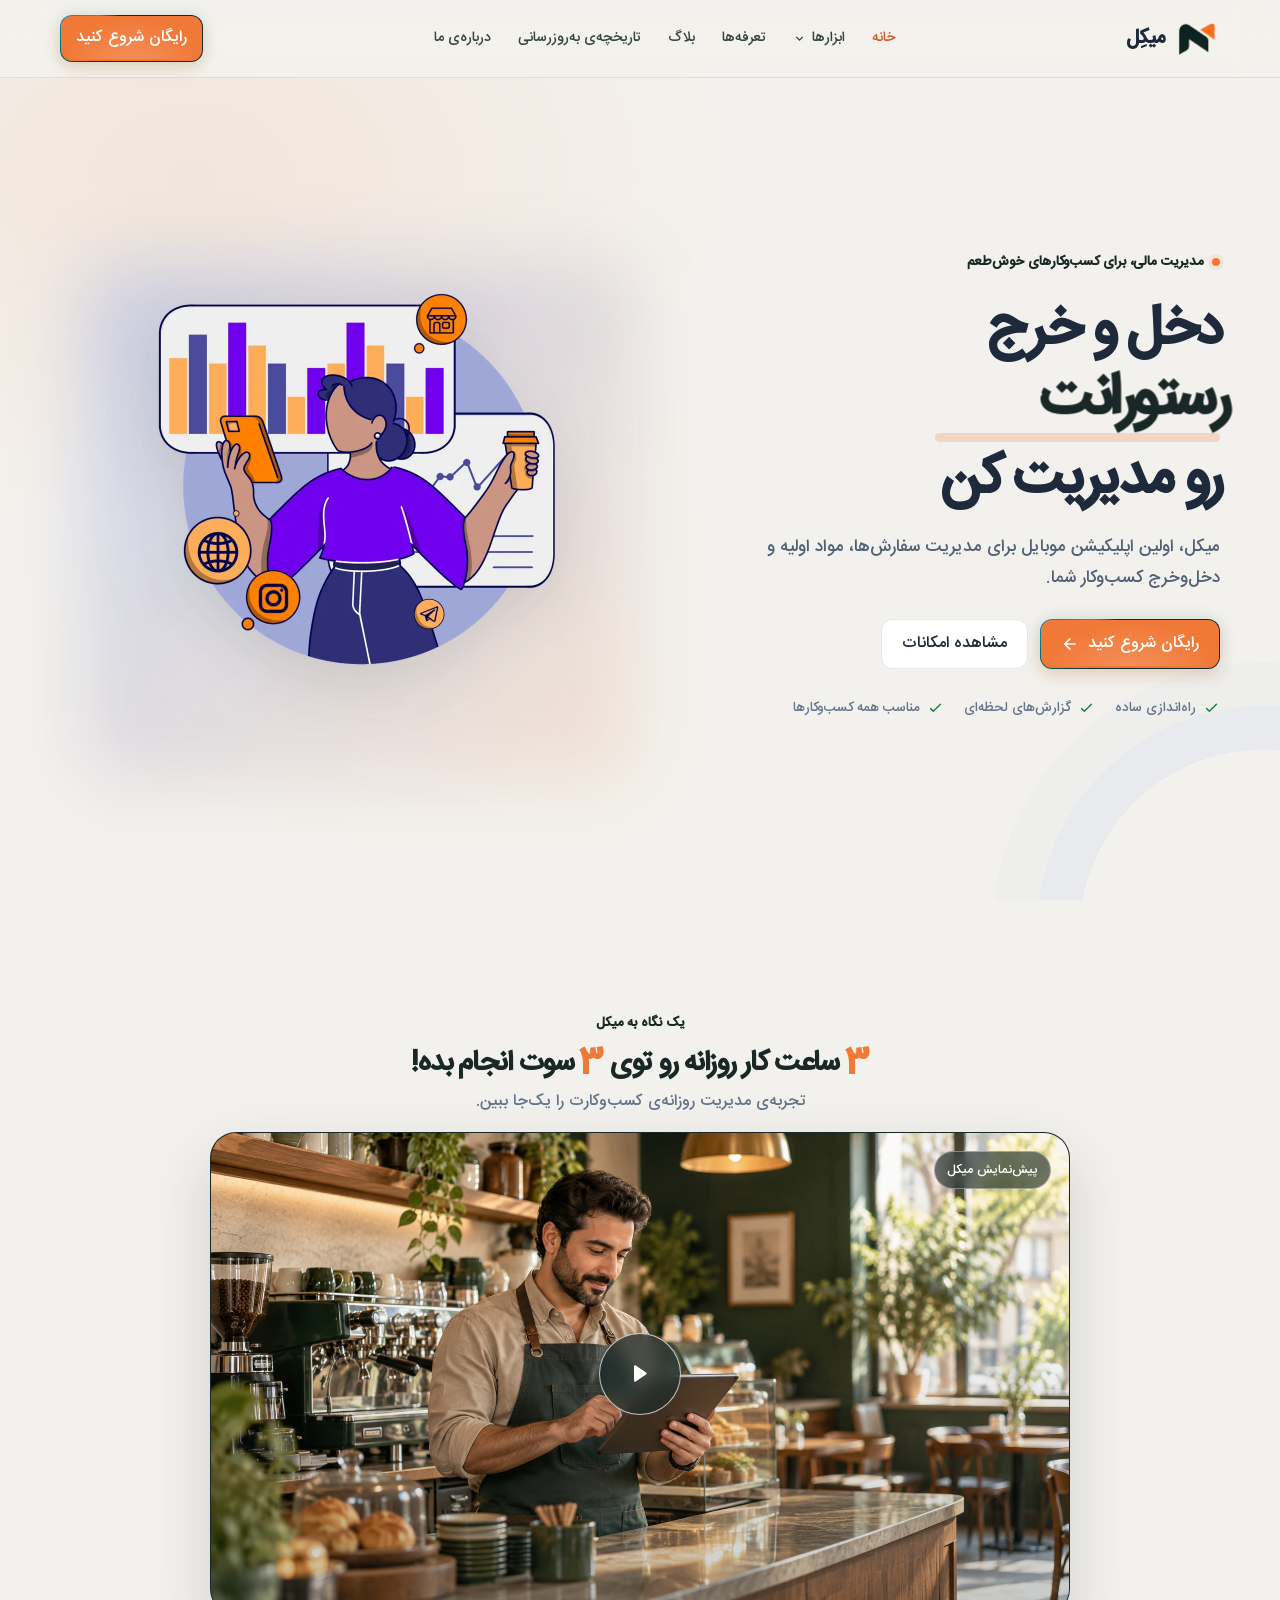
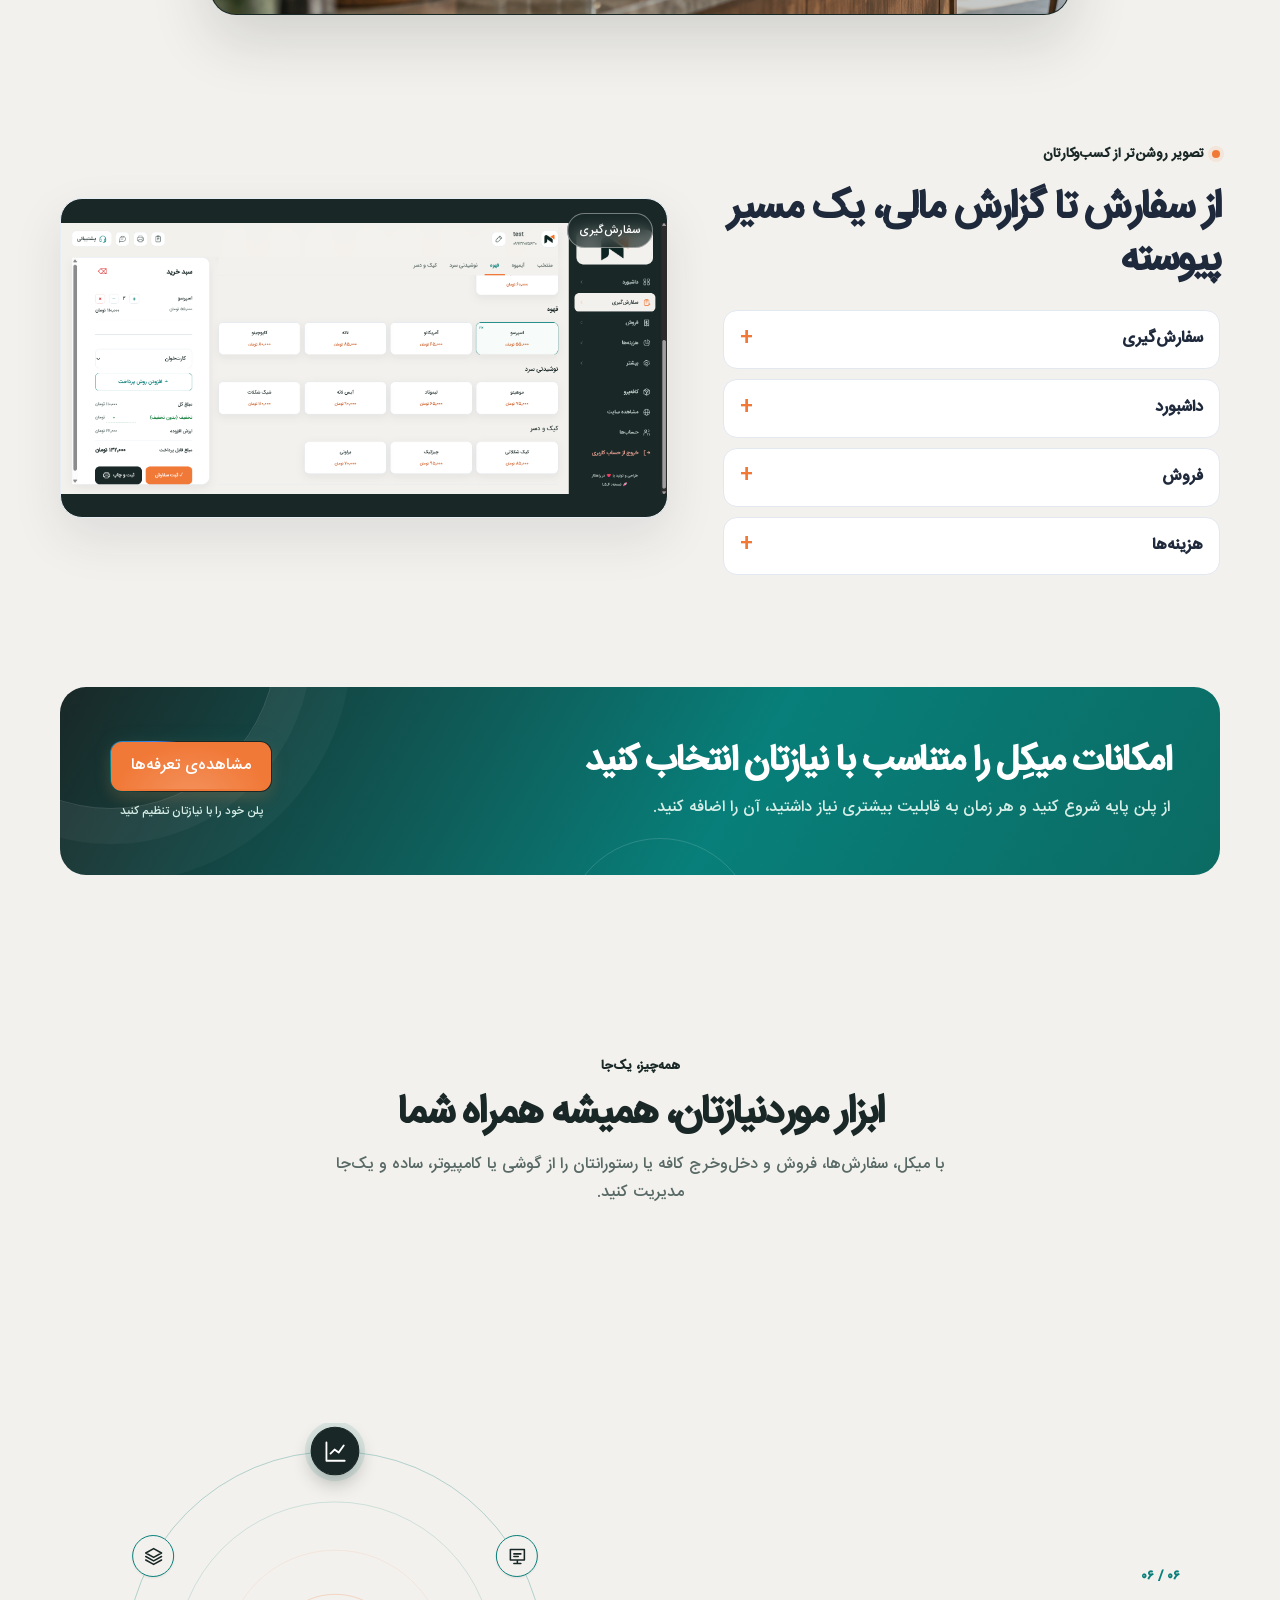
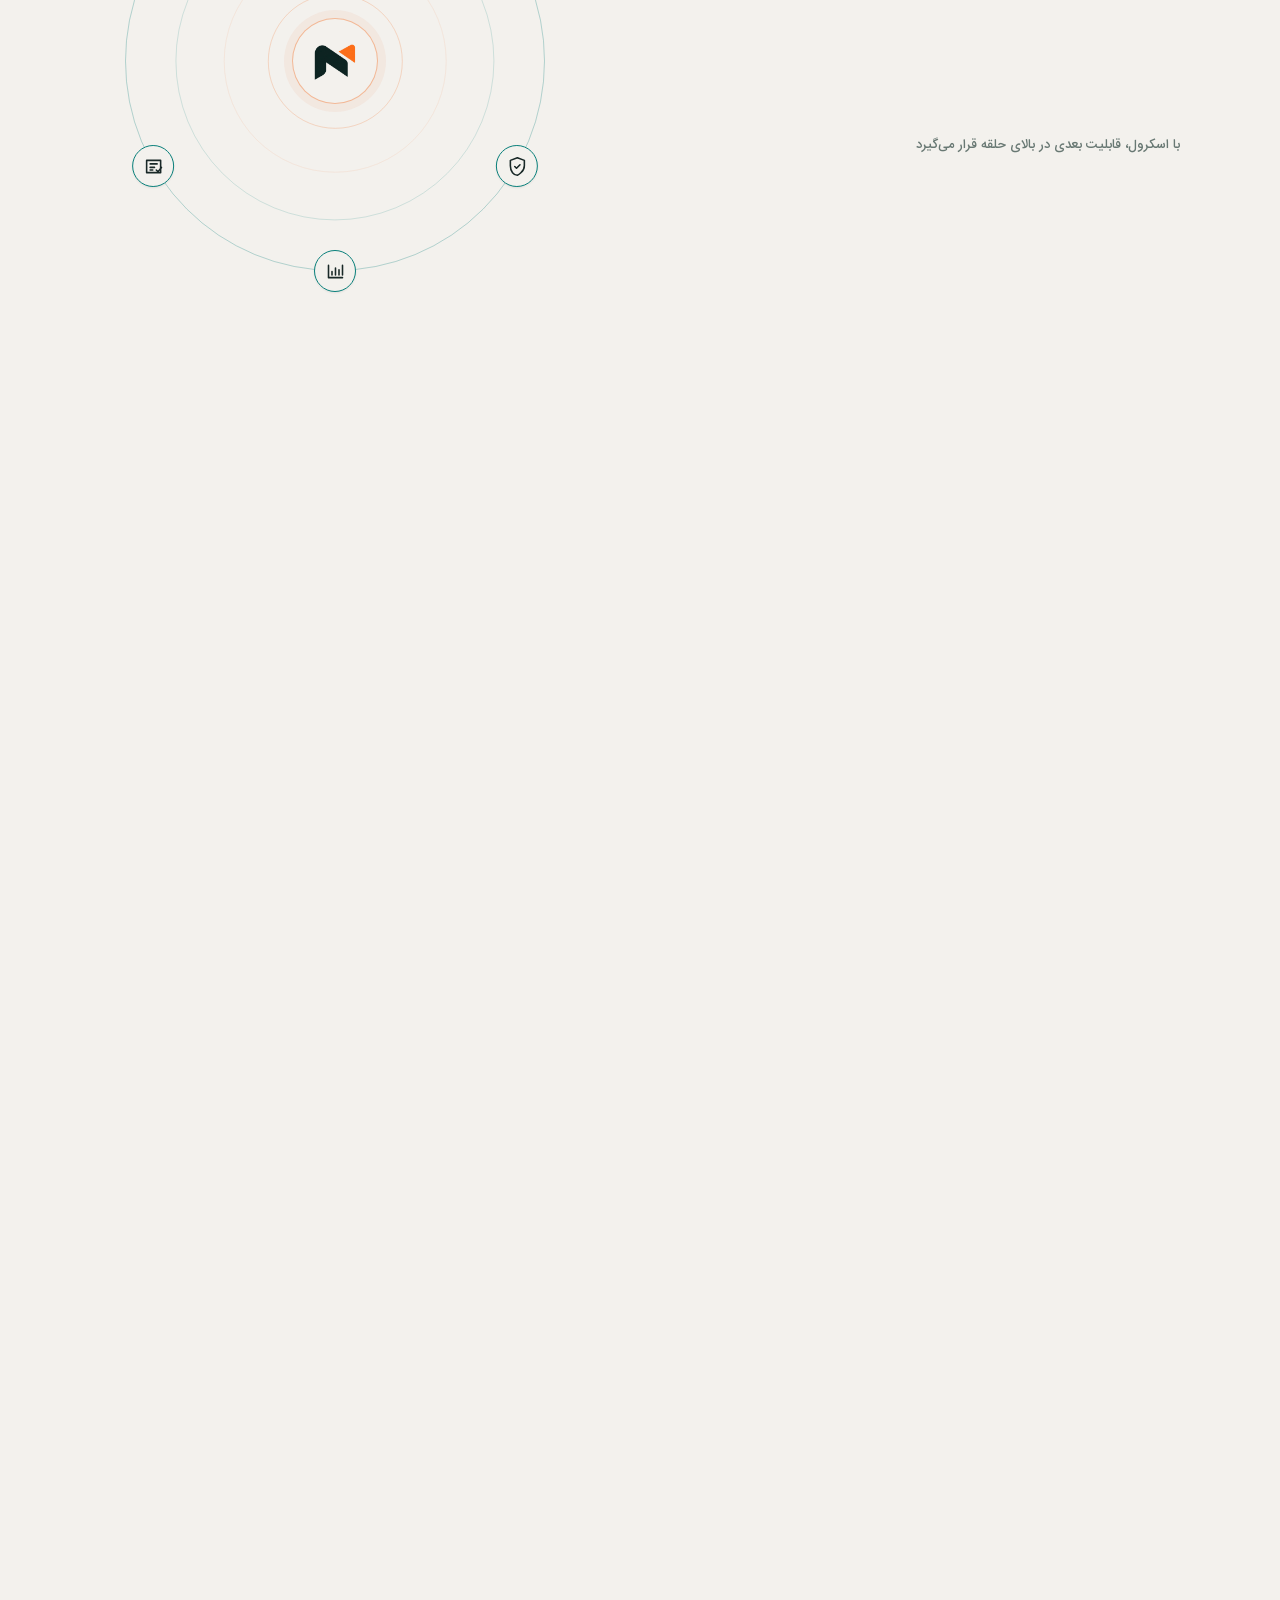
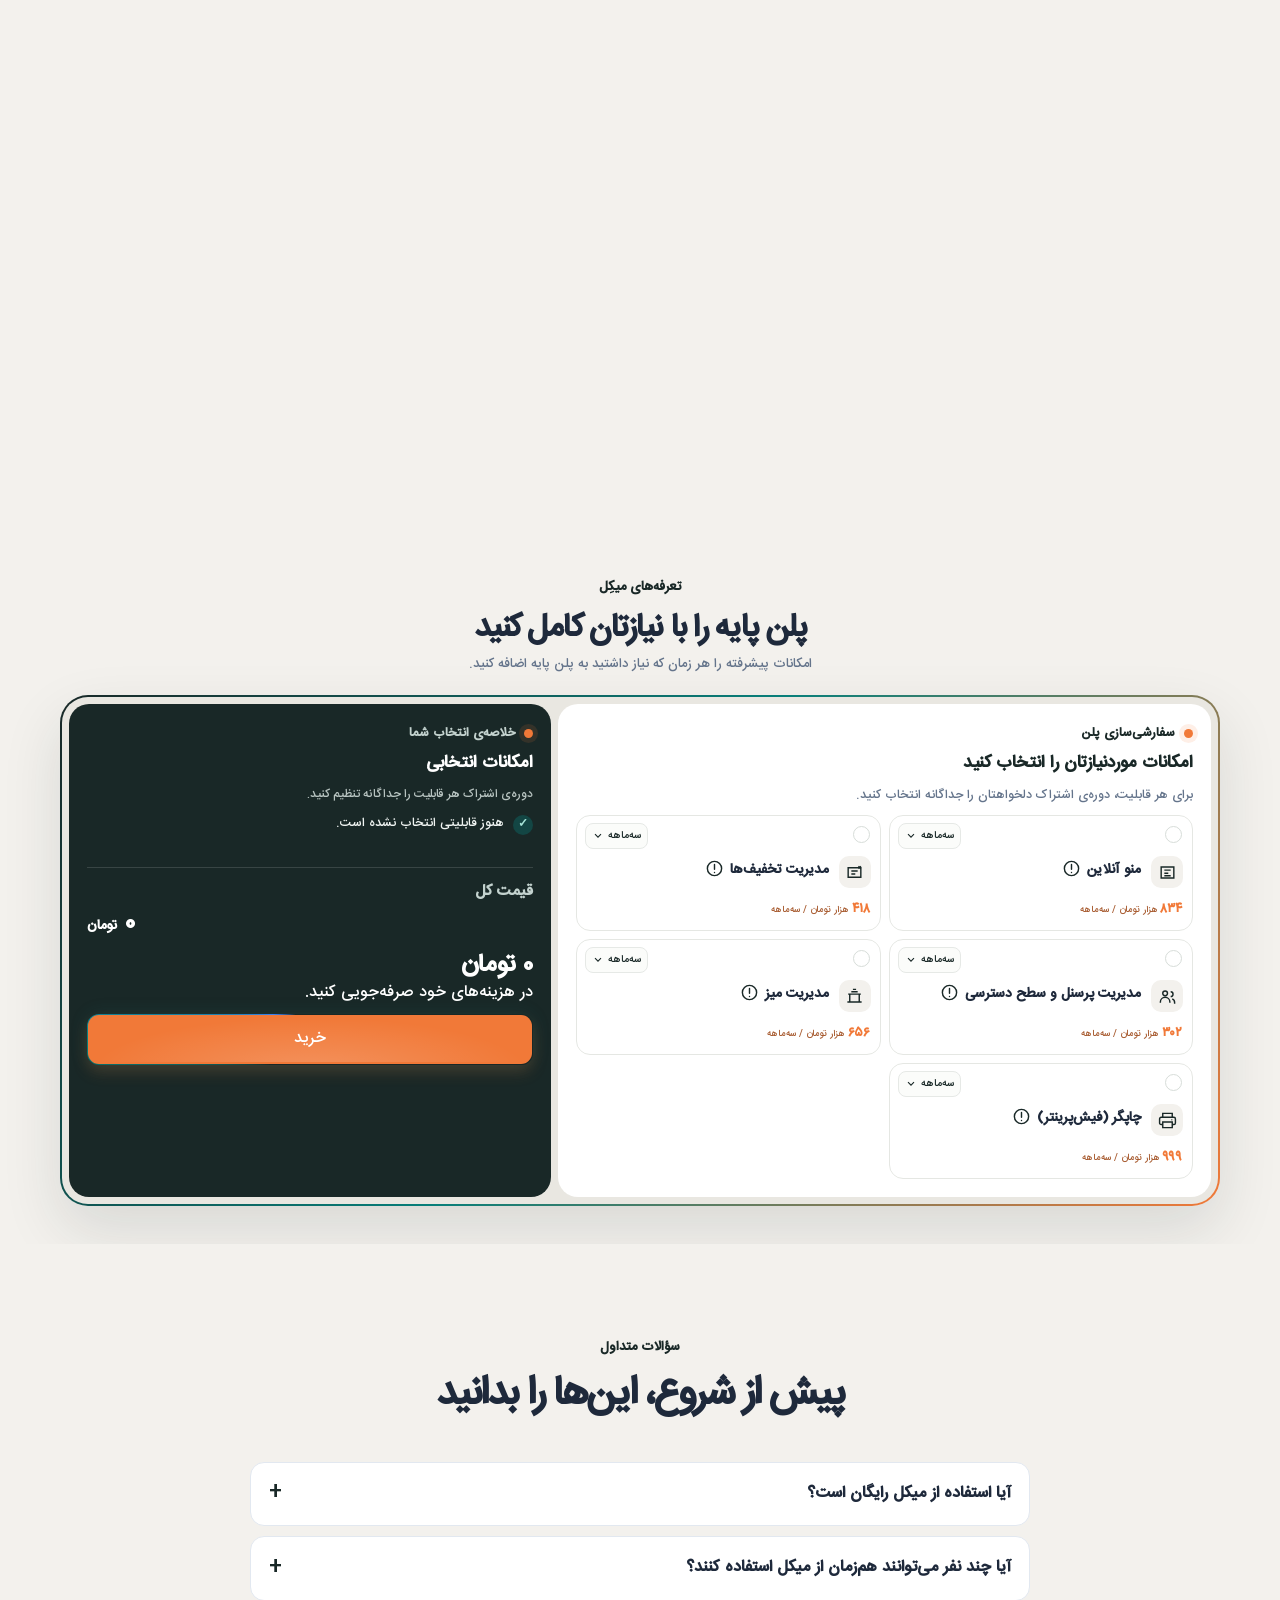
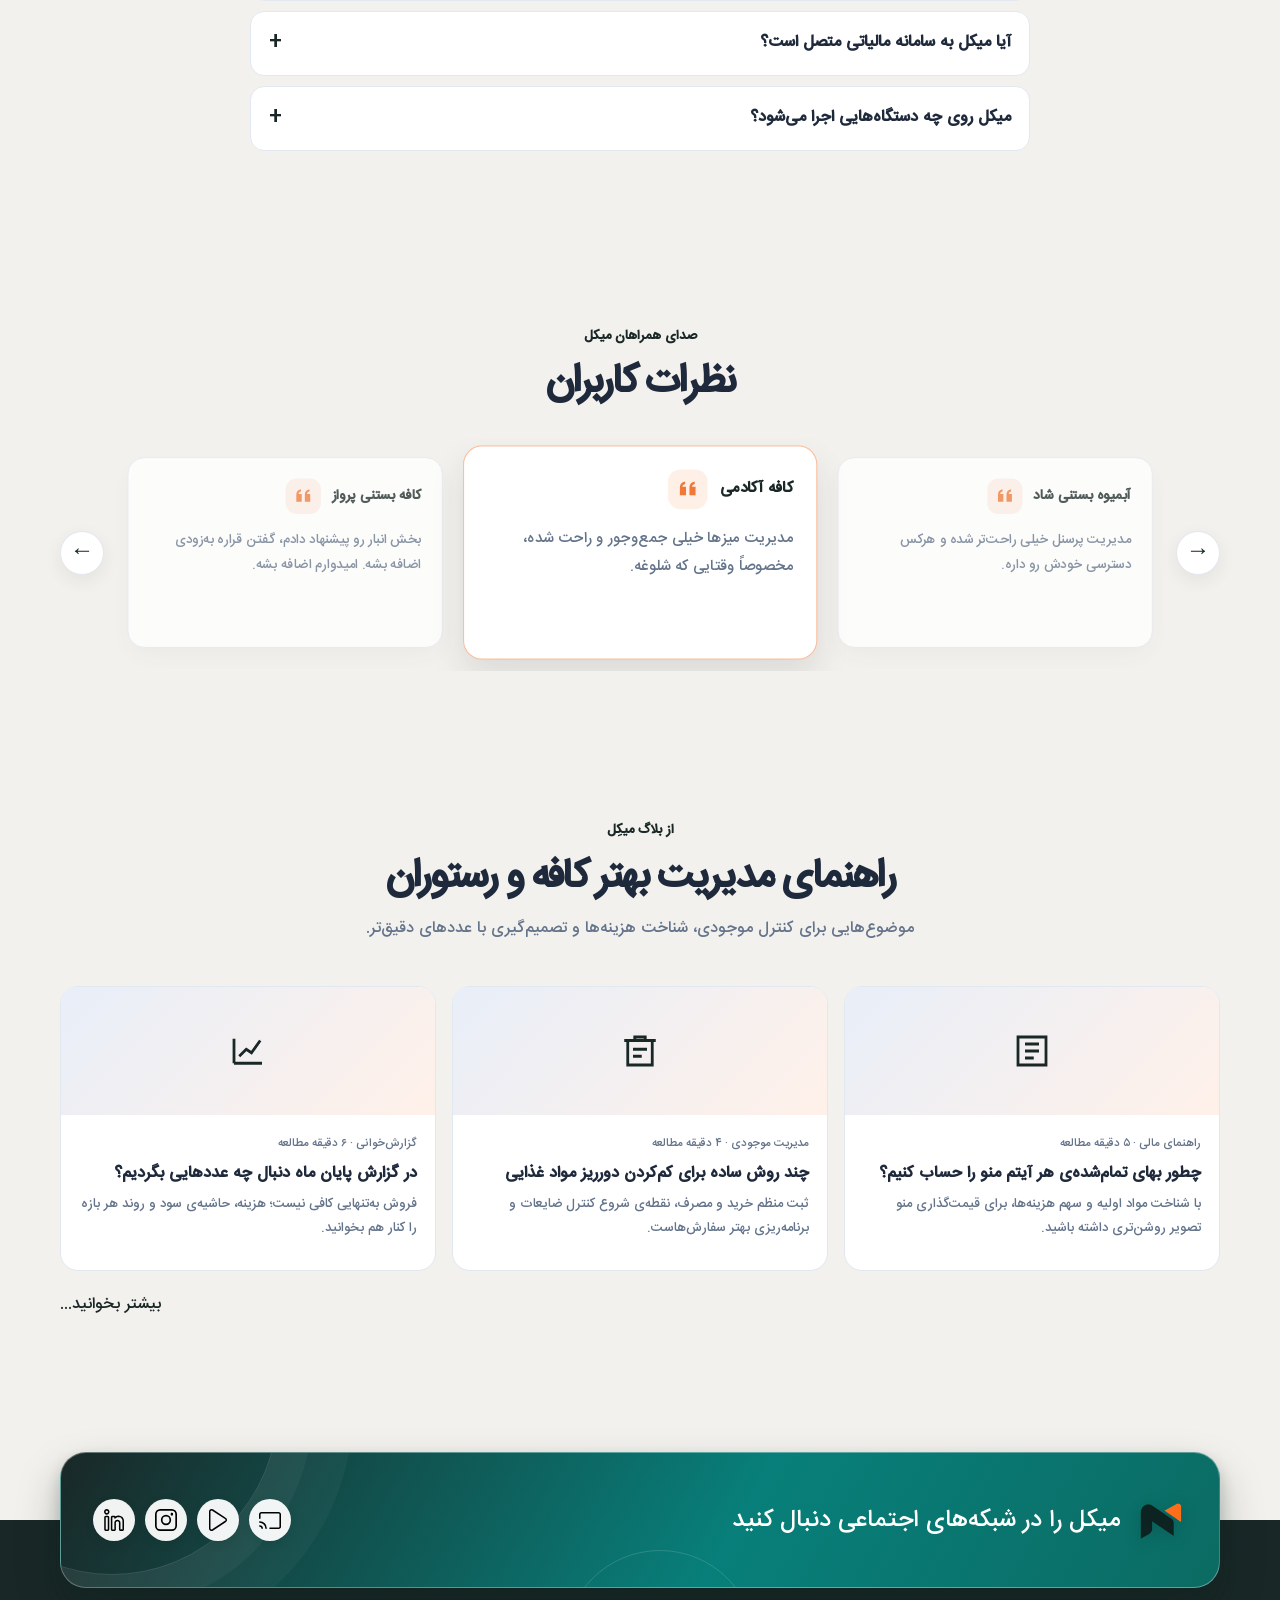
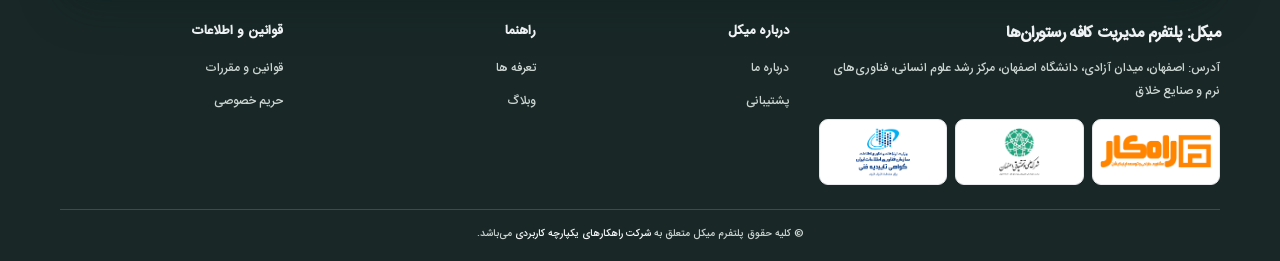
==== commit 8549b6a9: "new" ====
--- a/index.html
+++ b/index.html
@@ -7,577 +7,33 @@
   <meta name="description" content="میکِل؛ نرم‌افزار حسابداری و مدیریت یکپارچه برای کافه‌ها و رستوران‌ها. فروش، موجودی، هزینه و سود را در یک داشبورد ببینید.">
   <title>میکِل | مدیریت مالی کافه و رستوران</title>
   <link rel="icon" type="image/png" href="assets/mikel-logo.png">
-  <style>
-    @property --lightbeam-angle {
-      syntax: "<angle>";
-      inherits: false;
-      initial-value: 0deg;
-    }
-    @font-face { font-family: "IRANSansFaNum"; src: url("assets/IRANSans-FaNum-Medium.ttf") format("truetype"); font-style: normal; font-weight: 500; font-display: swap; }
-    :root {
-      color-scheme: light;
-      --blue: #2563eb;
-      --blue-dark: #1d4ed8;
-      --blue-soft: #eff6ff;
-      --orange: #F17938;
-      --orange-dark: #cf5d25;
-      --ink: #1e293b;
-      --muted: #64748b;
-      --line: #e2e8f0;
-      --paper: #F3F1ED;
-      --white: #fff;
-      --green: #15803d;
-      --red: #dc2626;
-      --shadow: 0 20px 50px rgba(30, 41, 59, .10);
-      --soft-shadow: 0 8px 24px rgba(30, 41, 59, .07);
-      --radius: 20px;
-      /* Typography system — desktop reference scale */
-      --type-heading-1: 64px;
-      --type-heading-2: 56px;
-      --type-heading-3: 48px;
-      --type-heading-4: 40px;
-      --type-heading-5: 32px;
-      --type-heading-6: 24px;
-      --type-body-1: 24px;
-      --type-body-2: 22px;
-      --type-button-xl: 32px;
-      --type-button-lg: 28px;
-      --type-button-md: 24px;
-      --type-button-sm: 20px;
-      --type-button-xs: 16px;
-      --weight-regular: 400;
-      --weight-bold: 700;
-    }
-    * { box-sizing: border-box; }
-    html { scroll-behavior: smooth; scroll-padding-top: 88px; }
-    body { margin: 0; background: #F3F1ED; color: var(--ink); font-family: "IRANSansFaNum", Tahoma, sans-serif; font-size: 16px; line-height: 1.8; font-weight: 500; }
-    a { color: inherit; text-decoration: none; }
-    button, input, textarea { font: inherit; }
-    button, a, summary { -webkit-tap-highlight-color: transparent; }
-    button, .button, summary { cursor: pointer; }
-    :focus-visible { outline: 3px solid #f59e0b; outline-offset: 3px; }
-    .container { width: min(1160px, calc(100% - 48px)); margin-inline: auto; }
-    .skip-link { position: absolute; top: -60px; inset-inline-start: 16px; z-index: 100; padding: 10px 16px; background: var(--ink); color: #fff; border-radius: 8px; }
-    .skip-link:focus { top: 12px; }
-    .topbar { height: 78px; display: flex; align-items: center; border-bottom: 1px solid rgba(25,40,39,.10); background: rgba(243,241,237,.52); -webkit-backdrop-filter: blur(20px) saturate(145%); backdrop-filter: blur(20px) saturate(145%); position: sticky; top: 0; z-index: 20; }
-    .nav { display: flex; align-items: center; justify-content: space-between; gap: 28px; }
-    .brand { display: inline-flex; align-items: center; gap: 10px; font-size: 1.25rem; font-weight: 800; letter-spacing: -.04em; white-space: nowrap; }
-    .brand-mark { width: 46px; height: 46px; display: grid; place-items: center; border-radius: 12px; background: transparent; flex:none; }
-    .brand-mark img { width: 100%; height: 100%; object-fit: contain; }
-    .nav-links { display: flex; align-items: center; gap: clamp(14px,2.1vw,28px); color: #334443; font-size: .88rem; white-space: nowrap; }
-    .nav-links a { transition: color .2s ease; }
-    .nav-links a:hover { color: var(--orange-dark); }
-    .nav-actions { display: flex; align-items: center; gap: 10px; }
-    a.button.button-primary.header-cta { white-space: nowrap; min-height: 44px; padding: 8px 15px; position:relative; isolation:isolate; overflow:hidden; border:1px solid transparent; background:linear-gradient(var(--orange),var(--orange)) padding-box,conic-gradient(from var(--lightbeam-angle),#192827 0deg,#192827 238deg,#087F7A 270deg,#3B82F6 304deg,#192827 330deg,#192827 360deg) border-box; animation:lightbeam-rotate 3.2s linear infinite; box-shadow:0 0 18px rgba(8,127,122,.16),0 7px 16px rgba(241,121,56,.20); }
-    a.button.button-primary.header-cta::before {content:"";position:absolute;inset:2px;border-radius:inherit;background:radial-gradient(ellipse at 50% 120%,rgba(255,255,255,.19),transparent 70%);z-index:-1;pointer-events:none;}
-    a.button.button-primary.header-cta::after {content:"";position:absolute;top:0;bottom:0;left:-130%;width:55%;background:linear-gradient(100deg,transparent,rgba(255,255,255,.34),transparent);transform:skewX(-22deg);transition:left .45s ease;pointer-events:none;}
-    a.button.button-primary.header-cta:hover::after {left:145%;}
-    a.button.button-primary.header-cta:hover {box-shadow:0 0 25px rgba(8,127,122,.28),0 10px 22px rgba(241,121,56,.27);}
-    @keyframes lightbeam-rotate {to {--lightbeam-angle:360deg;}}
-    .login { font-size: .9rem; font-weight: 600; color: #475569; padding: 8px 10px; }
-    .button { display: inline-flex; align-items: center; justify-content: center; gap: 9px; min-height: 48px; padding: 10px 20px; border: 1px solid transparent; border-radius: 12px; font-size:var(--type-button-xs);font-weight:var(--weight-regular); transition: transform .22s ease, box-shadow .22s ease, background .22s ease; }
-    .button-xl {font-size:var(--type-button-xl);font-weight:var(--weight-regular);}
-    .button-lg {font-size:var(--type-button-lg);font-weight:var(--weight-regular);}
-    .button-md {font-size:var(--type-button-md);font-weight:var(--weight-regular);}
-    .button-sm {font-size:var(--type-button-sm);font-weight:var(--weight-regular);}
-    .button-xs {font-size:var(--type-button-xs);font-weight:var(--weight-regular);}
-    .button:hover { transform: translateY(-2px); }
-    .button-primary { background: var(--orange); color: #fff; box-shadow: 0 7px 16px rgba(241,121,56,.20); }
-    .button-primary:hover { background: #f58a4f; box-shadow: 0 10px 22px rgba(241,121,56,.27); }
-    .button-blue { background: var(--orange); color: #fff; box-shadow: 0 8px 18px rgba(241,121,56,.2); }
-    .button-blue:hover { background: #f58a4f; }
-    .button-quiet { border-color: var(--line); color: var(--ink); background: white; }
-    .button-quiet:hover { border-color: #bfdbfe; box-shadow: var(--soft-shadow); }
-    .button svg { width: 18px; height: 18px; flex: none; }
-    .menu-toggle { display: none; width: 44px; height: 44px; border: 1px solid var(--line); border-radius: 12px; background: white; color: var(--ink); }
-    .menu-toggle svg { width: 21px; height: 21px; }
-
-    .hero { position: relative; display:flex; align-items:center; min-height:calc(100svh - 78px); overflow:hidden; padding:34px 0 42px; background: radial-gradient(ellipse at 15% 12%, rgba(241,121,56,.10), transparent 35%), linear-gradient(180deg, #F3F1ED 0%, #F3F1ED 90%); }
-    .hero::after { content: ""; position: absolute; width: 370px; height: 370px; border: 1px solid rgba(37,99,235,.08); border-radius: 50%; inset-inline-start: -170px; bottom: -220px; box-shadow: 0 0 0 42px rgba(37,99,235,.025), 0 0 0 86px rgba(37,99,235,.02); pointer-events: none; }
-    .hero-grid { display: grid; grid-template-columns: .92fr 1.08fr; align-items: center; gap: 42px; position: relative; z-index: 1; }
-    .eyebrow { display: inline-flex; align-items: center; gap: 8px; color: #192827; font-weight: 700; font-size: .84rem; }
-    .eyebrow-dot { width: 8px; height: 8px; border-radius: 50%; background: var(--orange); box-shadow: 0 0 0 4px rgba(241,121,56,.1); }
-    h1, h2, h3, p { margin-top: 0; }
-    h1 { margin: 17px 0 18px; max-width: 600px; font-size: var(--type-heading-2); line-height: 1.25; letter-spacing: -.055em; font-weight: var(--weight-bold); text-align:start; }
-    h2 { font-size:var(--type-heading-4);font-weight:var(--weight-bold); }
-    .type-heading-1,.type-heading-2,.type-heading-3,.type-heading-4,.type-heading-5,.type-heading-6 {font-weight:var(--weight-bold);line-height:1.3;}
-    .type-heading-1 {font-size:var(--type-heading-1);}
-    .type-heading-2 {font-size:var(--type-heading-2);}
-    .type-heading-3 {font-size:var(--type-heading-3);}
-    .type-heading-4 {font-size:var(--type-heading-4);}
-    .type-heading-5 {font-size:var(--type-heading-5);}
-    .type-heading-6 {font-size:var(--type-heading-6);}
-    .type-body-1 {font-size:var(--type-body-1);font-weight:var(--weight-regular);line-height:1.6;}
-    .type-body-2 {font-size:var(--type-body-2);font-weight:var(--weight-regular);line-height:1.6;}
-    .headline-line { display:block; }
-    h1 .highlight { color: #192827; position: relative; white-space: nowrap; }
-    h1 .highlight::after { content: ""; height: 9px; background: rgba(241,121,56,.23); border-radius: 8px; position: absolute; inset-inline: 0; bottom: 2px; z-index: -1; }
-    .typing-word { display:inline-grid; grid-template:1fr / 1fr; min-height:1.4em; overflow:visible; perspective:700px; perspective-origin:center center; transform-style:preserve-3d; text-align:start; vertical-align:bottom; }
-    .cube-measure,.word-cube { display:block; grid-area:1 / 1; white-space:nowrap; }
-    .cube-measure { visibility:hidden; }
-    .word-cube { position:relative; height:1.25em; transform:rotateX(var(--cube-turn,0deg)); transform-style:preserve-3d; transition:transform .68s cubic-bezier(.65,0,.35,1); will-change:transform; }
-    .cube-face { position:absolute; inset:0; display:block; white-space:nowrap; backface-visibility:hidden; transform-style:preserve-3d; transform-origin:center center; }
-    .cube-face:nth-child(1) { transform:translateZ(.625em); }
-    .cube-face:nth-child(2) { transform:rotateX(90deg) translateZ(.625em); }
-    .cube-face:nth-child(3) { transform:rotateX(180deg) translateZ(.625em); }
-    .cube-face:nth-child(4) { transform:rotateX(270deg) translateZ(.625em); }
-    @media (prefers-reduced-motion:reduce) { .word-cube { transition:none; } }
-    .sr-only { position:absolute; width:1px; height:1px; padding:0; margin:-1px; overflow:hidden; clip:rect(0,0,0,0); white-space:nowrap; border:0; }
-    .hero-copy { color: #526176; font-size: 1.08rem; max-width: 520px; margin-bottom: 25px; }
-    .hero-buttons { display: flex; flex-wrap: wrap; gap: 12px; }
-    .trust-row { display: flex; flex-wrap: wrap; gap: 20px; margin-top: 27px; color: #64748b; font-size: .84rem; }
-    .trust-item { display: inline-flex; align-items: center; gap: 7px; }
-    .trust-item svg { width: 17px; height: 17px; color: var(--green); }
-    .product-wrap { position: relative; direction: rtl; }
-    .product-glow { position: absolute; inset: 9% 5% -5% 4%; background: linear-gradient(135deg, rgba(37,99,235,.2), rgba(249,115,22,.12)); filter: blur(35px); border-radius: 40px; }
-    .hero-illustration {display:block;position:relative;z-index:1;width:min(100%,540px);height:auto;aspect-ratio:1;object-fit:contain;margin-inline:auto;filter:drop-shadow(0 20px 28px rgba(25,40,39,.12));}
-    .dashboard { position: relative; border: 1px solid rgba(255,255,255,.9); border-radius: 21px; background: rgba(255,255,255,.88); box-shadow: 0 26px 70px rgba(30,41,59,.16), 0 0 0 1px rgba(226,232,240,.65); overflow: hidden; backdrop-filter: blur(14px); transform: perspective(1100px) rotateY(-2deg) rotateX(1deg) scale(.88); }
-    .dash-top { height: 48px; padding: 0 16px; display: flex; align-items: center; justify-content: space-between; border-bottom: 1px solid #edf1f6; background: rgba(255,255,255,.95); }
-    .window-dots { display: flex; gap: 5px; direction: ltr; }
-    .window-dots i { width: 7px; height: 7px; border-radius: 50%; background: #dbe2eb; }
-    .dash-brand { display: flex; align-items: center; gap: 7px; font-weight: 800; font-size: .76rem; }
-    .dash-brand .mini-mark { display:grid;place-items:center;width:24px;height:24px;border-radius:7px;background:#F3F1ED;color:white;font-size:.69rem;overflow:hidden; }
-    .dash-brand .mini-mark img {width:100%;height:100%;object-fit:contain;}
-    .dash-user { display:flex;align-items:center;gap:7px;color:#64748b;font-size:.66rem; }
-    .avatar { display:grid;place-items:center;width:25px;height:25px;border-radius:50%;background:#ffedd5;color:#9a3412;font-size:.67rem;font-weight:700; }
-    .dash-body { display: grid; grid-template-columns: 55px 1fr; min-height: 350px; }
-    .dash-side { border-left: 1px solid #edf1f6; padding: 13px 9px; display:flex; flex-direction:column; align-items:center; gap:11px; background:#fbfcfe; }
-    .side-icon { width:31px;height:31px;display:grid;place-items:center;border-radius:9px;color:#94a3b8; }
-    .side-icon svg { width:16px;height:16px; }
-    .side-icon.active { background:var(--blue-soft);color:#192827; }
-    .dash-main { padding: 17px 18px; min-width:0; }
-    .dash-heading { display:flex;align-items:center;justify-content:space-between;gap:10px;margin-bottom:14px; }
-    .dash-heading strong { font-size:.88rem; }
-    .dash-date { display:flex;align-items:center;gap:4px;color:#64748b;font-size:.62rem;border:1px solid var(--line);border-radius:7px;padding:4px 7px; }
-    .dash-date svg { width:12px;height:12px; }
-    .metrics { display:grid;grid-template-columns:repeat(3,1fr);gap:9px; }
-    .metric { padding:10px 10px 9px;border:1px solid #edf1f6;border-radius:11px;background:#fff;min-width:0; }
-    .metric-label { display:block;color:#64748b;font-size:.61rem;margin-bottom:4px;white-space:nowrap; }
-    .metric-value { display:block;font-weight:800;font-size:.94rem;letter-spacing:-.03em;white-space:nowrap; }
-    .metric-change { display:inline-flex;align-items:center;gap:3px;margin-top:5px;color:var(--green);font-size:.58rem; }
-    .metric-change svg { width:11px;height:11px; }
-    .dash-lower { display:grid;grid-template-columns:1.6fr .9fr;gap:9px;margin-top:10px; }
-    .chart-card,.orders-card { border:1px solid #edf1f6;border-radius:11px;background:white;padding:10px;min-width:0; }
-    .chart-head { display:flex;justify-content:space-between;gap:8px;align-items:center;font-size:.65rem;font-weight:700; }
-    .chart-head span:last-child { font-weight:500;color:#94a3b8;font-size:.57rem; }
-    .chart { width:100%;height:104px;margin-top:6px;overflow:visible; }
-    .chart-grid { stroke:#eef2f7;stroke-width:1; }
-    .chart-line { fill:none;stroke:var(--blue);stroke-width:2.4;stroke-linecap:round;stroke-linejoin:round; }
-    .chart-fill { fill:url(#area); }
-    .orders-card h3 {font-size:.66rem;margin:0 0 9px;}
-    .order-line {display:flex;justify-content:space-between;gap:4px;font-size:.56rem;color:#64748b;padding:5px 0;border-top:1px solid #f1f5f9;}
-    .order-line b {color:var(--ink);font-size:.56rem;white-space:nowrap;}
-    .status {color:var(--green);background:#f0fdf4;border-radius:20px;padding:0 5px;font-size:.5rem;white-space:nowrap;}
-    .dash-tabs { display:flex;align-items:center;gap:8px;margin-top:10px; }
-    .dash-tab { border:1px solid var(--line);border-radius:7px;padding:5px 8px;background:white;color:#64748b;font-size:.58rem;cursor:pointer;transition:all .2s ease; }
-    .dash-tab[aria-pressed="true"] { background:var(--blue);border-color:var(--blue);color:white; }
-    .dash-caption { color:#94a3b8;font-size:.55rem;margin-inline-start:auto; }
-
-    .logo-strip { padding: 22px 0 26px; border-bottom:1px solid #f1f5f9; }
-    .logo-strip p { text-align:center;color:#94a3b8;font-size:.83rem;margin:0 0 15px; }
-    .logos { display:flex;justify-content:center;align-items:center;flex-wrap:wrap;gap:clamp(22px,5vw,66px);color:#64748b;font-weight:700; }
-    .logo-word {display:inline-flex;align-items:center;gap:7px;font-size:.9rem;opacity:.82;}
-    .logo-word svg {width:18px;height:18px;color:#94a3b8;}
-
-    section.content-section { padding: 92px 0; }
-    .video-section {padding:112px 0 34px;background:#F3F1ED;}
-    .video-section .section-head {max-width:1100px;margin-bottom:15px;}
-    .video-section .section-kicker {color:#192827;}
-    .video-section h2 {color:#192827;margin-bottom:6px;font-size:clamp(12px,2.2vw,34px);line-height:1.35;white-space:nowrap;}
-    .video-section .section-head p {color:var(--muted);}
-    .video-preview {position:relative;width:min(100%,860px);aspect-ratio:16/9;margin-inline:auto;overflow:hidden;border:1px solid rgba(25,40,39,.18);border-radius:26px;background:#192827;box-shadow:0 24px 60px rgba(25,40,39,.16);isolation:isolate;}
-    .video-preview::after {content:"";position:absolute;inset:35% 0 0;background:linear-gradient(180deg,transparent,rgba(25,40,39,.24));pointer-events:none;}
-    .video-preview img {display:block;width:100%;height:100%;object-fit:cover;}
-    .video-play {position:absolute;z-index:1;top:50%;left:50%;width:82px;height:82px;display:grid;place-items:center;transform:translate(-50%,-50%);border:1px solid rgba(255,255,255,.7);border-radius:50%;background:rgba(25,40,39,.7);box-shadow:0 8px 28px rgba(0,0,0,.22);backdrop-filter:blur(8px);}
-    .video-play svg {width:27px;height:27px;margin-inline-start:4px;fill:#fff;color:#fff;}
-    .video-label {position:absolute;z-index:1;inset-inline-start:18px;top:18px;padding:7px 12px;border:1px solid rgba(255,255,255,.38);border-radius:999px;background:rgba(25,40,39,.62);color:#fff;font-size:.78rem;backdrop-filter:blur(8px);}
-    .section-head { max-width: 650px; margin: 0 auto 42px; text-align:center; }
-    .section-kicker { color:#192827;font-size:.82rem;font-weight:800;margin-bottom:8px; }
-    h2 { font-size:var(--type-heading-4);line-height:1.3;letter-spacing:-.045em;margin-bottom:12px; }
-    .section-head p { color:var(--muted);margin:0; }
-    .feature-grid { display:grid;grid-template-columns:repeat(3,1fr);gap:18px; }
-    .feature-card { padding:24px 22px 23px;border:1px solid var(--line);border-radius:var(--radius);background:white;transition:transform .22s ease,box-shadow .22s ease,border-color .22s ease; }
-    .feature-card:hover { transform:translateY(-4px);box-shadow:var(--shadow);border-color:#bfdbfe; }
-    .feature-icon { width:46px;height:46px;display:grid;place-items:center;border-radius:14px;background:var(--blue-soft);color:#192827;margin-bottom:17px; }
-    .feature-card:nth-child(2) .feature-icon,.feature-card:nth-child(5) .feature-icon {background:#fff7ed;color:var(--orange-dark);}
-    .feature-card:nth-child(3) .feature-icon {background:#f0fdf4;color:#15803d;}
-    .feature-icon svg { width:23px;height:23px; }
-    .feature-card h3 {font-size:1.05rem;margin:0 0 8px;}
-    .feature-card p {color:var(--muted);font-size:.91rem;margin:0;}
-
-    .workflow { background:var(--paper); }
-    .workflow-grid {display:grid;grid-template-columns:.9fr 1.1fr;align-items:center;gap:55px;}
-    .workflow-copy h2 {margin:12px 0;}
-    .workflow-faq {display:grid;gap:10px;margin-top:24px;}
-    .workflow-faq-item {border:1px solid var(--line);border-radius:14px;background:#fff;padding:0 16px;transition:border-color .2s ease,box-shadow .2s ease;}
-    .workflow-faq-item[open] {border-color:rgba(241,121,56,.48);box-shadow:0 8px 22px rgba(25,40,39,.06);}
-    .workflow-faq-item summary {position:relative;list-style:none;padding:14px 0;font-weight:700;display:flex;align-items:center;justify-content:space-between;gap:12px;cursor:pointer;}
-    .workflow-faq-item summary::-webkit-details-marker {display:none;}
-    .workflow-faq-item summary::after {content:"+";font-size:1.35rem;font-weight:500;color:var(--orange);line-height:1;}
-    .workflow-faq-item[open] summary::after {content:"−";}
-    .workflow-faq-item p {color:var(--muted);font-size:.86rem;line-height:1.8;margin:0;padding:0 0 15px;}
-    .ledger-card {position:relative;border:1px solid #e6edf5;border-radius:22px;padding:20px;background:white;box-shadow:var(--shadow);overflow:hidden;}
-    .workflow-visual {aspect-ratio:1.9;padding:0;isolation:isolate;background:#192827;}
-    .workflow-visual::before {display:none;}
-    .workflow-shot {position:absolute;top:-10%;left:-12.5%;width:125%;max-width:none;height:auto;transition:opacity .24s ease;}
-    .workflow-shot[src$="workflow-dashboard.png"],.workflow-shot[src$="workflow-orders.png"],.workflow-shot[src$="workflow-sales.png"],.workflow-shot[src$="workflow-expenses.png"] {top:0;left:0;width:100%;height:100%;object-fit:contain;}
-    .workflow-visual.is-changing .workflow-shot {opacity:0;}
-    .workflow-visual-label {position:absolute;z-index:2;right:14px;top:14px;padding:6px 11px;border:1px solid rgba(255,255,255,.4);border-radius:999px;background:rgba(25,40,39,.68);color:#fff;font-size:.72rem;backdrop-filter:blur(8px);}
-    .ledger-card::before {content:"";position:absolute;width:200px;height:200px;background:rgba(219,234,254,.55);border-radius:50%;top:-120px;left:-70px;}
-    .ledger-title {position:relative;display:flex;align-items:center;justify-content:space-between;gap:14px;margin-bottom:14px;}
-    .ledger-title strong {font-size:.96rem;}
-    .ledger-title span {font-size:.7rem;color:var(--muted);}
-    .ledger-table {position:relative;width:100%;border-collapse:collapse;text-align:right;font-size:.78rem;}
-    .ledger-table th {font-size:.68rem;color:#64748b;font-weight:600;background:#f8fafc;}
-    .ledger-table th,.ledger-table td {padding:11px 10px;border-bottom:1px solid #eef2f7;}
-    .ledger-table tr:last-child td {border:0;}
-    .ledger-table td:last-child {font-weight:700;white-space:nowrap;}
-    .ledger-foot {position:relative;display:flex;align-items:center;justify-content:space-between;margin-top:13px;padding:11px 12px;border-radius:12px;background:#f0fdf4;color:#166534;font-size:.8rem;font-weight:700;}
-    .ledger-foot span:last-child {display:flex;align-items:center;gap:5px;}
-    .ledger-foot svg {width:17px;height:17px;}
-
-    .modules {padding:88px 0;background:#F3F1ED;}
-    .result-head {max-width:1440px;margin-inline:auto;}
-    .result-head h2 {font-size:var(--type-heading-3);line-height:1.45;letter-spacing:-.035em;}
-    .result-head p {max-width:1380px;margin:0 auto;font-size:20px;line-height:1.8;}
-    .result-number {display:inline-block;color:var(--orange);font-size:1.28em;font-weight:800;line-height:1;vertical-align:-.06em;}
-    .module-grid {display:grid;grid-template-columns:repeat(4,1fr);gap:14px;}
-    .module {padding:20px 18px;border:1px solid var(--line);border-radius:16px;background:#fff;}
-    .module-icon {display:grid;place-items:center;width:38px;height:38px;border-radius:12px;background:#f1f5f9;color:#334155;margin-bottom:12px;}
-    .module-icon svg {width:20px;height:20px;}
-    .module h3 {font-size:.95rem;margin:0 0 5px;}
-    .module p {font-size:.8rem;color:var(--muted);margin:0;}
-
-    .cta-band {padding:20px 0 88px;}
-    .cta-panel {position:relative;overflow:hidden;border-radius:26px;padding:52px 50px;background:linear-gradient(120deg,#192827 0%,#087f7a 58%,#0b6b63 100%);color:white;display:flex;align-items:center;justify-content:space-between;gap:30px;}
-    .cta-panel::before,.cta-panel::after {content:"";position:absolute;border:1px solid rgba(255,255,255,.14);border-radius:50%;pointer-events:none;}
-    .cta-panel::before {width:330px;height:330px;left:-115px;top:-210px;box-shadow:0 0 0 35px rgba(255,255,255,.04),0 0 0 75px rgba(255,255,255,.03);}
-    .cta-panel::after {width:190px;height:190px;right:40%;bottom:-155px;}
-    .cta-copy,.cta-action {position:relative;z-index:1;}
-    .cta-copy h2 {font-size:clamp(1.65rem,3vw,2.25rem);margin:0 0 8px;}
-    .cta-copy p {margin:0;color:#d6eee7;max-width:570px;}
-    .cta-action .button {background:var(--orange);color:#fff;white-space:nowrap;}
-    .cta-action small {display:block;color:#d6eee7;text-align:center;margin-top:9px;font-size:.72rem;}
-
-    .faq {background:#F3F1ED;}
-    .faq-list {max-width:780px;margin:0 auto;display:grid;gap:10px;}
-    .faq-item {border:1px solid var(--line);border-radius:14px;background:white;padding:0 18px;}
-    .faq-item summary {position:relative;list-style:none;padding:17px 0;font-weight:700;display:flex;align-items:center;justify-content:space-between;gap:12px;}
-    .faq-item summary::-webkit-details-marker {display:none;}
-    .faq-item summary::after {content:"+";font-size:1.35rem;font-weight:500;color:#192827;line-height:1;}
-    .faq-item[open] summary::after {content:"−";}
-    .faq-item .faq-answer {display:grid;grid-template-rows:0fr;opacity:0;transform:translateY(-8px);transition:grid-template-rows .55s ease,opacity .4s ease,transform .55s cubic-bezier(.22,.8,.25,1);}
-    .faq-item[open] .faq-answer {grid-template-rows:1fr;opacity:1;transform:translateY(0);}
-    .faq-answer-inner {min-height:0;overflow:hidden;}
-    .faq-item p {color:var(--muted);font-size:.9rem;margin:0;padding:0 0 17px;}
-    .testimonials-section {padding:82px 0;background:#F3F1ED;}
-    .testimonials-carousel {display:grid;grid-template-columns:44px minmax(0,1fr) 44px;align-items:center;gap:12px;direction:ltr;}
-    .testimonials-window {min-width:0;overflow:hidden;padding:12px 0 16px;margin:-12px 0 -16px;}
-    .testimonials-track {display:flex;flex-direction:row;direction:ltr;align-items:stretch;gap:16px;will-change:transform;transition:transform .72s cubic-bezier(.22,.75,.2,1);}
-    .testimonial-card {display:flex;flex:0 0 auto;flex-direction:column;align-items:flex-start;min-height:205px;padding:22px;border:1px solid var(--line);border-radius:18px;background:#fff;box-shadow:0 10px 28px rgba(25,40,39,.045);direction:rtl;text-align:right;opacity:.74;transform:scale(.93);transform-origin:center center;transition:transform .72s cubic-bezier(.22,.75,.2,1),opacity .72s ease,border-color .72s ease,box-shadow .72s ease;}
-    .testimonial-card.is-center {position:relative;z-index:1;opacity:1;transform:scale(1.045);border-color:rgba(241,121,56,.48);box-shadow:0 16px 34px rgba(25,40,39,.11);}
-    .testimonial-meta {display:flex;align-items:center;gap:12px;direction:rtl;margin-bottom:14px;max-width:100%;}
-    .testimonial-mark {display:grid;place-items:center;flex:0 0 38px;width:38px;height:38px;border-radius:12px;background:rgba(241,121,56,.12);color:var(--orange);font-size:1.8rem;font-weight:700;line-height:1;}
-    .testimonial-card p {margin:0;color:var(--muted);font-size:.9rem;line-height:1.9;}
-    .testimonial-author {margin:0;padding:0;color:#192827;font-size:.92rem;font-weight:700;}
-    .testimonial-arrow {display:grid;place-items:center;width:44px;height:44px;border:1px solid var(--line);border-radius:50%;background:#fff;color:#192827;font-size:1.5rem;line-height:1;cursor:pointer;box-shadow:0 6px 18px rgba(25,40,39,.07);transition:background .2s ease,color .2s ease,transform .2s ease;}
-    .testimonial-arrow:hover {background:var(--orange);color:#fff;transform:scale(1.06);}
-    .testimonial-arrow:focus-visible {outline:3px solid rgba(241,121,56,.4);outline-offset:3px;}
-    @media (max-width:720px) {
-      .testimonials-section {padding:58px 0;}
-      .testimonials-carousel {grid-template-columns:32px minmax(0,1fr) 32px;gap:6px;}
-      .testimonials-track {gap:8px;}
-      .testimonial-card {min-height:230px;padding:12px 9px;}
-      .testimonial-meta {gap:6px;margin-bottom:9px;}
-      .testimonial-mark {flex-basis:28px;width:28px;height:28px;font-size:1.35rem;border-radius:9px;}
-      .testimonial-card p {font-size:.68rem;line-height:1.75;}
-      .testimonial-author {font-size:.66rem;}
-      .testimonial-card.is-center {transform:scale(1.035);}
-      .testimonial-arrow {width:32px;height:32px;font-size:1.15rem;}
-    }
-    .pricing-section,.blog-section,.updates-section,.about-section {padding:82px 0;background:#F3F1ED;}
-    .blog-section {padding-bottom:132px;}
-    .pricing-section {padding:34px 0 38px;}
-    .pricing-section .section-head {margin-bottom:18px;}
-    .pricing-section .section-head h2 {font-size:32px;margin-bottom:4px;}
-    .pricing-section .section-head p {font-size:.82rem;}
-    .plan-builder-shell {padding:2px;border-radius:28px;background:linear-gradient(125deg,#192827 0%,#087f7a 48%,#f17938 100%);box-shadow:0 24px 60px rgba(25,40,39,.12);}
-    .plan-builder {display:grid;grid-template-columns:minmax(0,1.15fr) minmax(290px,.85fr);gap:7px;padding:7px;border-radius:26px;background:#e9e7e1;}
-    .plan-options,.plan-summary {padding:18px;border-radius:20px;background:#fff;}
-    .plan-options {display:flex;flex-direction:column;}
-    .plan-panel-kicker {display:flex;align-items:center;gap:9px;margin:0 0 4px;color:#192827;font-size:.78rem;font-weight:700;}
-    .plan-panel-kicker::before {content:"";width:9px;height:9px;border-radius:50%;background:#f17938;box-shadow:0 0 0 5px rgba(241,121,56,.12);}
-    .plan-options h3,.plan-summary h3 {margin:0;color:#192827;font-size:1.08rem;}
-    .plan-intro {margin:4px 0 9px;color:var(--muted);font-size:.78rem;}
-    .addon-grid {display:grid;grid-template-columns:repeat(2,minmax(0,1fr));gap:8px;}
-    .addon-card {position:relative;z-index:0;min-height:116px;padding:9px;border:1px solid #e5e7e3;border-radius:14px;background:#fff;transition:border-color .2s ease,box-shadow .2s ease,transform .2s ease;}
-    .addon-card.period-open {z-index:20;}
-    .addon-card:hover {transform:translateY(-2px);border-color:#b9c9c4;box-shadow:0 9px 23px rgba(25,40,39,.07);}
-    .addon-card.is-selected {border-color:#087f7a;background:#f7fbf9;box-shadow:0 0 0 2px rgba(8,127,122,.1);}
-    .addon-select {display:flex;flex-direction:column;align-items:stretch;gap:6px;width:100%;height:100%;padding:31px 0 24px;border:0;background:transparent;color:#192827;text-align:right;font:inherit;cursor:pointer;}
-    .addon-heading {display:flex;align-items:flex-start;justify-content:flex-start;gap:10px;width:100%;min-width:0;padding:0;direction:rtl;}
-    .addon-icon {display:grid;place-items:center;flex:none;width:32px;height:32px;border-radius:10px;background:#f3f1ed;color:#192827;}
-    .addon-card.is-selected .addon-icon {background:#192827;color:#fff;}
-    .addon-icon svg {width:19px;height:19px;}
-    .addon-title {min-width:0;max-width:calc(100% - 48px);font-size:.86rem;font-weight:700;line-height:1.7;text-align:right;white-space:normal;overflow-wrap:anywhere;}
-    .addon-check {position:absolute;top:10px;right:10px;display:grid;place-items:center;width:17px;height:17px;border:1px solid #d7ddd9;border-radius:50%;color:transparent;font-size:.65rem;}
-    .addon-card.is-selected .addon-check {border-color:#087f7a;background:#087f7a;color:#fff;}
-    .period-trigger {position:absolute;top:7px;left:8px;display:flex;align-items:center;gap:4px;padding:3px 6px;border:1px solid #e6e9e6;border-radius:8px;background:#fbfcfa;color:#192827;font:inherit;font-size:.64rem;cursor:pointer;}
-    .period-trigger svg {width:12px;height:12px;transition:transform .18s ease;}
-    .period-trigger[aria-expanded="true"] svg {transform:rotate(180deg);}
-    .period-menu {position:absolute;top:34px;left:8px;z-index:30;display:none;min-width:104px;padding:4px;border:1px solid #e6e9e6;border-radius:10px;background:#fff;box-shadow:0 12px 26px rgba(25,40,39,.14);}
-    .period-menu.open {display:grid;gap:2px;}
-    .period-option {padding:7px 8px;border:0;border-radius:7px;background:transparent;color:#192827;text-align:right;font:inherit;font-size:.7rem;cursor:pointer;}
-    .period-option:hover,.period-option[aria-checked="true"] {background:#f3f1ed;color:#087f7a;}
-    .addon-price {position:absolute;right:10px;bottom:8px;display:flex;align-items:baseline;gap:3px;color:#f17938;}
-    .addon-price strong {font-size:.82rem;font-weight:800;}
-    .addon-price small {font-size:.57rem;color:#a85c31;}
-    .plan-summary {display:flex;flex-direction:column;background:#192827;color:#e7ecea;}
-    .plan-summary .plan-panel-kicker {color:#c3d2ce;}
-    .plan-summary h3 {color:#fff;}
-    .summary-caption {margin:4px 0 8px;color:#b8c4c1;font-size:.74rem;}
-    .selected-list {display:grid;align-content:start;gap:6px;min-height:44px;margin:0;padding:0;list-style:none;}
-    .selected-list li {display:flex;align-items:flex-start;gap:9px;color:#f1f5f3;font-size:.78rem;line-height:1.7;}
-    .selected-list li::before {content:"✓";display:grid;place-items:center;flex:none;width:20px;height:20px;margin-top:2px;border-radius:50%;background:rgba(8,127,122,.35);color:#a7e5d9;font-size:.72rem;font-weight:800;}
-    .summary-empty {color:#b8c4c1;font-size:.82rem;}
-    .summary-stats {display:flex;justify-content:space-between;gap:12px;margin:19px 0 16px;padding:15px 0;border-top:1px solid rgba(231,236,234,.15);border-bottom:1px solid rgba(231,236,234,.15);}
-    .summary-stat span,.summary-stat strong {display:block;}
-    .summary-stat span {color:#b8c4c1;font-size:.7rem;}
-    .summary-stat strong {margin-top:3px;color:#fff;font-size:.9rem;}
-    .summary-total {display:grid;grid-template-columns:auto 1fr auto;align-items:baseline;gap:5px;margin-top:10px;padding:10px 0;border-top:1px solid rgba(231,236,234,.15);}
-    .total-label {grid-column:1 / -1;color:#c3d2ce;font-size:.95rem;font-weight:700;}
-    .total-price {grid-column:1 / 3;display:flex;align-items:center;gap:0;color:#fff;font-size:1.55rem;font-weight:800;line-height:1.15;direction:ltr;font-variant-numeric:tabular-nums;white-space:nowrap;}
-    .total-currency {grid-column:3;grid-row:2;color:#fff;font-size:.85rem;font-weight:700;}
-    .rolling-digit {display:inline-block;width:.66em;height:1.1em;overflow:hidden;vertical-align:bottom;}
-    .rolling-track {display:flex;flex-direction:column;transition:transform .75s cubic-bezier(.22,.8,.25,1);will-change:transform;}
-    .rolling-track span {display:block;height:1.1em;line-height:1.1em;text-align:center;}
-    .total-separator {display:inline-block;width:.28em;text-align:center;}
-    .save-promise {display:flex;flex-direction:column;gap:1px;margin:0 0 10px;color:#fff;}
-    .save-promise strong {font-size:1.55rem;font-weight:800;line-height:1.3;}
-    .save-promise span {font-size:1rem;font-weight:500;line-height:1.4;}
-    .plan-summary .button {width:100%;background:#f17938;color:white;}
-    .summary-note {margin:6px 0 0;color:#b8c4c1;text-align:center;font-size:.62rem;}
-    .blog-grid {display:grid;grid-template-columns:repeat(3,1fr);gap:16px;}
-    .blog-card {overflow:hidden;border:1px solid var(--line);border-radius:18px;background:#fff;}
-    .blog-art {height:128px;display:grid;place-items:center;background:linear-gradient(135deg,#e8eef8,#fff1e9);color:#192827;}
-    .blog-art svg {width:42px;height:42px;}
-    .blog-body {padding:18px;}
-    .blog-meta {font-size:.72rem;color:var(--muted);margin-bottom:7px;}
-    .blog-body h3 {font-size:1rem;line-height:1.6;margin:0 0 7px;}
-    .blog-body p {font-size:.82rem;color:var(--muted);margin:0 0 12px;}
-    .blog-link {font-size:.82rem;font-weight:700;color:#192827;}
-    .update-list {max-width:760px;margin:0 auto;display:grid;gap:13px;}
-    .update-item {display:grid;grid-template-columns:130px 1fr;gap:18px;padding:20px;border:1px solid var(--line);border-radius:16px;background:#fff;}
-    .update-version {color:var(--orange-dark);font-size:.8rem;font-weight:700;}
-    .update-item h3 {font-size:.98rem;margin:0 0 4px;}
-    .update-item p {color:var(--muted);font-size:.83rem;margin:0;}
-    .about-panel {display:grid;grid-template-columns:1fr 1fr;align-items:center;gap:38px;padding:34px;border-radius:22px;background:#fff;border:1px solid var(--line);}
-    .about-panel h2 {margin:8px 0;}
-    .about-panel p {color:var(--muted);margin:0;}
-    .about-points {display:grid;grid-template-columns:1fr 1fr;gap:12px;}
-    .about-point {padding:14px;border:1px solid var(--line);border-radius:14px;background:#faf9f7;}
-    .about-point strong {display:block;color:#192827;font-size:1.1rem;}
-    .about-point span {color:var(--muted);font-size:.75rem;}
-    .contact-grid {display:grid;grid-template-columns:.9fr 1.1fr;gap:45px;align-items:start;}
-    .contact-copy h2 {margin:10px 0;}
-    .contact-copy p {color:var(--muted);}
-    .contact-note {display:flex;gap:10px;align-items:flex-start;color:#475569;font-size:.85rem;margin-top:20px;}
-    .contact-note svg {width:19px;height:19px;color:#192827;flex:none;margin-top:3px;}
-    .form-card {border:1px solid var(--line);border-radius:20px;padding:24px;background:#fff;box-shadow:var(--soft-shadow);}
-    .form-row {display:grid;grid-template-columns:1fr 1fr;gap:13px;}
-    .field {margin-bottom:14px;}
-    .field label {display:block;font-weight:700;font-size:.82rem;margin-bottom:6px;}
-    .field input,.field textarea {width:100%;border:1px solid #cbd5e1;border-radius:10px;padding:11px 12px;background:#fff;color:var(--ink);transition:border-color .2s ease,box-shadow .2s ease;}
-    .field input::placeholder,.field textarea::placeholder {color:#94a3b8;}
-    .field input:focus,.field textarea:focus {outline:none;border-color:var(--blue);box-shadow:0 0 0 3px rgba(37,99,235,.12);}
-    .field textarea {min-height:90px;resize:vertical;}
-    .form-card .button {width:100%;}
-    .site-footer {background:#192827;color:#f8fafc;padding:36px 0 18px;border-top:1px solid #29413e;}
-    .footer-main {display:grid;grid-template-columns:minmax(300px,1.8fr) repeat(3,minmax(120px,1fr));align-items:start;gap:30px;direction:rtl;}
-    .footer-brand {grid-column:1;grid-row:1;direction:rtl;text-align:right;}
-    .footer-links-column:nth-of-type(1) {grid-column:2;grid-row:1;}
-    .footer-links-column:nth-of-type(2) {grid-column:3;grid-row:1;}
-    .footer-links-column:nth-of-type(3) {grid-column:4;grid-row:1;}
-    .footer-brand h2 {margin:0 0 8px;color:#f8fafc;font-size:16px;font-weight:700;line-height:1.8;}
-    .footer-address {margin:0;color:#cbd5d1;font-size:12px;font-style:normal;line-height:1.9;}
-    .footer-logos {display:grid;grid-template-columns:repeat(3,minmax(0,1fr));justify-content:start;align-items:center;gap:8px;margin-top:16px;direction:ltr;}
-    .footer-logo {display:flex;align-items:center;justify-content:center;min-width:0;height:66px;padding:7px;border:1px solid #e5e7eb;border-radius:9px;background:#fff;}
-    .footer-logo img {display:block;width:100%;height:100%;object-fit:contain;}
-    .footer-links-column {direction:rtl;text-align:right;}
-    .footer-column-title {margin:0 0 10px;color:#f8fafc;font-size:13px;font-weight:700;line-height:1.8;}
-    .footer-links-list {display:flex;flex-direction:column;gap:5px;margin:0;padding:0;list-style:none;}
-    .footer-links-list a,.footer-links-list span {color:#cbd5d1;font-size:12px;font-weight:400;line-height:1.8;text-decoration:none;transition:color .2s ease;}
-    .footer-links-list a:hover {color:#F17938;}
-    .site-footer {position:relative;padding-top:82px;}
-    .site-footer .container {position:relative;}
-.footer-social-card {position:absolute;z-index:3;top:-82px;left:0;right:0;transform:translateY(-50%);display:flex;align-items:center;justify-content:space-between;gap:24px;min-height:136px;padding:24px 32px;overflow:hidden;border:1px solid rgba(255,255,255,.34);border-radius:26px;background:linear-gradient(120deg,#192827 0%,#087f7a 58%,#0b6b63 100%);box-shadow:0 22px 44px rgba(10,31,29,.28),0 7px 16px rgba(10,31,29,.18);direction:ltr;}
-.footer-social-card::before,.footer-social-card::after {position:absolute;content:"";border:1px solid rgba(255,255,255,.14);border-radius:50%;pointer-events:none;}
-.footer-social-card::before {width:330px;height:330px;left:-115px;top:-210px;box-shadow:0 0 0 35px rgba(255,255,255,.04),0 0 0 75px rgba(255,255,255,.03);}
-.footer-social-card::after {width:190px;height:190px;right:40%;bottom:-155px;}
-.footer-social-icons {position:relative;z-index:1;display:flex;align-items:center;gap:10px;flex:0 0 auto;}
-.footer-social-icon {display:grid;place-items:center;width:42px;height:42px;border-radius:50%;background:rgba(255,255,255,.94);color:#087f7a;box-shadow:0 3px 8px rgba(6,45,41,.16);}
-    .footer-social-icon img {display:block;width:22px;height:22px;object-fit:contain;}
-.footer-social-copy {position:relative;z-index:1;display:flex;align-items:center;gap:14px;direction:rtl;text-align:right;}
-    .footer-social-brand {display:block;width:52px;height:52px;flex:0 0 52px;object-fit:contain;filter:drop-shadow(0 4px 8px rgba(0,0,0,.14));}
-.footer-social-title {margin:0;color:#fff;font-size:var(--type-body-1);font-weight:400;line-height:1.8;}
-@media(max-width:720px){.site-footer {padding-top:70px;}.footer-social-card {top:-70px;min-height:106px;padding:16px 18px;gap:12px;border-radius:22px;}.footer-social-icons {gap:7px;}.footer-social-icon {width:36px;height:36px;}.footer-social-icon img {width:19px;height:19px;}.footer-social-copy {gap:10px;}.footer-social-brand {width:42px;height:42px;flex-basis:42px;}}
-@media(max-width:420px){.site-footer {padding-top:62px;}.footer-social-card {top:-62px;padding:13px 10px;gap:9px;border-radius:18px;}.footer-social-icons {gap:6px;}.footer-social-icon {width:32px;height:32px;}.footer-social-icon img {width:17px;height:17px;}.footer-social-brand {width:36px;height:36px;flex-basis:36px;}}
-    .footer-bottom {display:flex;align-items:center;justify-content:center;gap:24px;margin-top:24px;padding-top:15px;border-top:1px solid #35504c;direction:ltr;}
-    .footer-copyright {max-width:100%;direction:rtl;text-align:center;}
-    .footer-copyright p {margin:0;color:#cbd5d1;font-size:10px;line-height:1.8;}
-    .footer-copyright a {color:#f8fafc;text-decoration:none;transition:color .2s ease;}
-    .footer-copyright a:hover {color:#F17938;}
-    @media(max-width:980px) {
-      .footer-main {grid-template-columns:repeat(2,minmax(0,1fr));gap:24px;}
-      .footer-brand {grid-column:1/-1;grid-row:1;}
-      .footer-links-column {grid-row:auto;}
-      .footer-links-column:nth-of-type(1) {grid-column:1;grid-row:2;}
-      .footer-links-column:nth-of-type(2) {grid-column:2;grid-row:2;}
-      .footer-links-column:nth-of-type(3) {grid-column:1;grid-row:3;}
-      .footer-bottom {align-items:center;}
-    }
-    @media(max-width:720px) {
-      .site-footer {padding:28px 0 16px;}
-      .footer-main {grid-template-columns:repeat(2,minmax(0,1fr));gap:22px 18px;}
-      .footer-brand {grid-column:1/-1;}
-      .footer-links-column:nth-of-type(1),.footer-links-column:nth-of-type(2) {grid-row:2;}
-      .footer-links-column:nth-of-type(3) {grid-column:1/-1;grid-row:3;}
-      .footer-bottom {flex-direction:column;align-items:center;gap:12px;}
-      .footer-copyright {max-width:100%;text-align:center;}
-    }
-    @media(max-width:420px) {
-      .footer-main {grid-template-columns:1fr;gap:18px;}
-      .footer-brand,.footer-links-column:nth-of-type(1),.footer-links-column:nth-of-type(2),.footer-links-column:nth-of-type(3) {grid-column:1;grid-row:auto;}
-      .footer-logos {grid-template-columns:repeat(3,minmax(0,1fr));}
-      .footer-bottom {align-items:center;}
-      .footer-copyright {text-align:center;}
-    }
-    @media (max-width: 980px) {
-      .hero {min-height:0;padding:38px 0 44px;}
-      .hero-grid {grid-template-columns:1fr;gap:42px;}
-      .hero-content {max-width:700px;margin-inline:auto;text-align:center;}
-      .hero-copy {margin-inline:auto;}
-      .hero-buttons,.trust-row {justify-content:center;}
-      .product-wrap {width:min(540px,100%);margin:auto;}
-      .workflow-grid {grid-template-columns:1fr;gap:35px;}
-      .workflow-copy {max-width:700px;}
-      .ledger-card {max-width:700px;width:100%;margin-inline:auto;}
-      .module-grid {grid-template-columns:repeat(2,1fr);}
-      .result-head h2 {font-size:var(--type-heading-4);}
-      .result-head p {font-size:18px;}
-      .contact-grid {grid-template-columns:1fr;gap:25px;}
-    }
-    @media (min-width: 721px) and (max-height: 760px) {
-      .video-section {padding:28px 0 22px;}
-      .video-section .section-head {margin-bottom:10px;}
-      .video-preview {width:min(100%,760px);}
-    }
-    @media (min-width: 721px) and (max-height: 650px) {
-      .video-section {padding:14px 0;}
-      .video-preview {width:min(100%,600px);}
-      .video-section .section-head p {font-size:.8rem;}
-    }
-    @media (max-width: 720px) {
-      .container {width:min(100% - 32px,560px);}
-      .topbar {height:68px;}
-      .menu-toggle {display:grid;place-items:center;}
-      .nav-links {display:none;position:absolute;inset-inline:16px;top:60px;padding:12px;background:rgba(243,241,237,.92);-webkit-backdrop-filter:blur(20px);backdrop-filter:blur(20px);border:1px solid rgba(25,40,39,.12);border-radius:14px;box-shadow:var(--shadow);flex-direction:column;align-items:stretch;gap:0;white-space:normal;}
-      .nav-links.open {display:flex;}
-      .nav-links a {padding:10px 12px;border-radius:8px;}
-      .nav-links a:hover {background:var(--paper);}
-      .hero {padding:36px 0 42px;}
-      h1 {font-size:var(--type-heading-2);}
-      h2 {font-size:var(--type-heading-5);}
-      .hero-copy {font-size:1rem;}
-      .video-section {padding:58px 0 28px;}
-      .video-section .section-head {max-width:100%;margin-bottom:12px;}
-      .video-section h2 {font-size:clamp(12px,3.5vw,20px);}
-      .video-section .section-head p {font-size:.82rem;}
-      .video-preview {border-radius:18px;}
-      .video-play {width:62px;height:62px;}
-      .video-play svg {width:21px;height:21px;}
-      .video-label {top:10px;inset-inline-start:10px;font-size:.68rem;}
-      .hero-buttons .button {flex:1 1 180px;}
-      .trust-row {gap:11px 17px;}
-      .dashboard {transform:scale(.88);}
-      .dash-body {grid-template-columns:42px 1fr;min-height:315px;}
-      .dash-main {padding:12px 10px;}
-      .dash-side {padding:12px 5px;}
-      .side-icon {width:29px;height:29px;}
-      .dash-lower {grid-template-columns:1.4fr .9fr;gap:6px;}
-      .metric {padding:8px 6px;}
-      .metric-value {font-size:.78rem;}
-      .metric-label {font-size:.55rem;}
-      .chart-card,.orders-card {padding:8px 6px;}
-      .chart {height:88px;}
-      .order-line {font-size:.49rem;}
-      .logos {gap:16px 25px;}
-      .logo-word {font-size:.77rem;}
-      section.content-section {padding:68px 0;}
-      .feature-grid {grid-template-columns:1fr 1fr;gap:11px;}
-      .feature-card {padding:17px 15px;}
-      .feature-card p {font-size:.82rem;}
-      .feature-card h3 {font-size:.95rem;}
-      .module-grid {gap:10px;}
-      .module {padding:15px 13px;}
-      .plan-builder {grid-template-columns:1fr;}
-      .addon-grid {grid-template-columns:repeat(2,minmax(0,1fr));}
-      .blog-grid {grid-template-columns:1fr;}
-      .about-panel {grid-template-columns:1fr;padding:22px;gap:22px;}
-      .update-item {grid-template-columns:1fr;gap:4px;padding:16px;}
-      .cta-band {padding-bottom:66px;}
-      .cta-panel {padding:32px 24px;display:block;text-align:center;}
-      .cta-action {margin-top:22px;}
-      .cta-action .button {width:100%;}
-      .form-row {grid-template-columns:1fr;gap:0;}
-    }
-    @media (max-width: 420px) {
-      .brand {font-size:1.1rem;}
-      .brand-mark {width:38px;height:38px;}
-      a.button.button-primary.header-cta {font-size:.72rem;min-height:38px;padding:6px 8px;}
-      .dash-top {padding-inline:10px;}
-      .dash-user {font-size:0;}
-      .metric-value {font-size:.69rem;}
-      .metric-change {font-size:.52rem;}
-      .dash-heading strong {font-size:.77rem;}
-      .dash-date {font-size:.55rem;}
-      .dash-tabs {gap:5px;}
-      .dash-tab {padding:4px 6px;}
-      .feature-grid {grid-template-columns:1fr;}
-      .module-grid {grid-template-columns:1fr 1fr;}
-      .result-head h2 {font-size:var(--type-heading-5);}
-      .result-head p {font-size:16px;}
-      .ledger-card {padding:14px 10px;}
-      .ledger-table {font-size:.68rem;}
-      .ledger-table th,.ledger-table td {padding:9px 5px;}
-    }
-    @media (prefers-reduced-motion: reduce) {
-      *,*::before,*::after {scroll-behavior:auto!important;animation-duration:.01ms!important;animation-iteration-count:1!important;transition-duration:.01ms!important;}
-      a.button.button-primary.header-cta {animation:none;}
-      a.button.button-primary.header-cta::after {display:none;}
-    }
-      .button-primary,.button-blue,.cta-action .button,.plan-summary .button {position:relative;isolation:isolate;overflow:hidden;border:1px solid transparent;background:linear-gradient(var(--orange),var(--orange)) padding-box,conic-gradient(from var(--lightbeam-angle),#192827 0deg,#192827 238deg,#087F7A 270deg,#3B82F6 304deg,#192827 330deg,#192827 360deg) border-box;animation:lightbeam-rotate 3.2s linear infinite;box-shadow:0 0 18px rgba(8,127,122,.16),0 7px 16px rgba(241,121,56,.20);color:#fff;}
-    .button-primary::before,.button-blue::before,.cta-action .button::before,.plan-summary .button::before {content:"";position:absolute;inset:2px;border-radius:inherit;background:radial-gradient(ellipse at 50% 120%,rgba(255,255,255,.19),transparent 70%);z-index:-1;pointer-events:none;}
-    .button-primary::after,.button-blue::after,.cta-action .button::after,.plan-summary .button::after {content:"";position:absolute;top:0;bottom:0;left:-130%;width:55%;background:linear-gradient(100deg,transparent,rgba(255,255,255,.34),transparent);transform:skewX(-22deg);transition:left .45s ease;pointer-events:none;}
-    .button-primary:hover::after,.button-blue:hover::after,.cta-action .button:hover::after,.plan-summary .button:hover::after {left:145%;}
-    .button-primary:hover,.button-blue:hover,.cta-action .button:hover,.plan-summary .button:hover {background:linear-gradient(#f58a4f,#f58a4f) padding-box,conic-gradient(from var(--lightbeam-angle),#192827 0deg,#192827 238deg,#087F7A 270deg,#3B82F6 304deg,#192827 330deg,#192827 360deg) border-box;box-shadow:0 0 25px rgba(8,127,122,.28),0 10px 22px rgba(241,121,56,.27);}
-    @media (prefers-reduced-motion:reduce) {
-      .button-primary,.button-blue,.cta-action .button,.plan-summary .button {animation:none!important;}
-      .button-primary::after,.button-blue::after,.cta-action .button::after,.plan-summary .button::after {display:none!important;}
-    }
-  </style>
+  <link rel="stylesheet" href="assets/design-system.css">
+  <link rel="stylesheet" href="assets/site-interactions.css">
 </head>
 <body>
   <a class="skip-link" href="#main">رفتن به محتوای اصلی</a>
   <header class="topbar">
     <nav class="nav container" aria-label="ناوبری اصلی">
-      <a class="brand" href="#top" aria-label="میکِل، صفحه اصلی">
+      <a class="brand" href="index.html" aria-label="میکِل، صفحه اصلی">
         <span class="brand-mark" aria-hidden="true"><img src="assets/mikel-logo.png" alt=""></span>
         <span>میکِل</span>
       </a>
       <div class="nav-links" id="nav-links">
+        <a href="index.html" aria-current="page">خانه</a>
+        <div class="nav-tools" data-open="false">
+          <button class="nav-tools-trigger" type="button" aria-expanded="false" aria-controls="tools-menu">ابزارها<svg viewBox="0 0 16 16" fill="none" stroke="currentColor" stroke-width="1.7" aria-hidden="true"><path d="m4 6 4 4 4-4"/></svg></button>
+          <ul class="tools-menu" id="tools-menu" aria-label="ابزارهای میکل">
+            <li><a href="tool-online-menu.html">منو آنلاین</a></li>
+            <li><a href="tool-discounts.html">مدیریت تخفیف</a></li>
+            <li><a href="tool-staff.html">مدیریت سطح دسترسی و پرسنل</a></li>
+            <li><a href="tool-tables.html">مدیریت میز</a></li>
+            <li><a href="tool-printer.html">چاپگر (فیش پرینتر)</a></li>
+            <li><span class="tool-disabled" aria-disabled="true">مدیریت انبار و رسپی</span></li>
+            <li><span class="tool-disabled" aria-disabled="true">باشگاه مشتریان</span></li>
+          </ul>
+        </div>
         <a href="#pricing">تعرفه‌ها</a>
-        <a href="#blog">بلاگ</a>
+        <a href="blog.html">بلاگ</a>
         <a href="updates.html">تاریخچه‌ی به‌روزرسانی</a>
         <a href="about.html">درباره‌ی ما</a>
       </div>
@@ -665,14 +121,24 @@
 
 <section class="content-section" id="features">
       <div class="container">
-        <div class="section-head"><div class="section-kicker">همه‌چیز، یک‌جا</div><h2>از صندوق تا سود خالص، با یک نگاه</h2><p>میکِل جریان‌های اصلی کسب‌وکار شما را به هم وصل می‌کند تا تصمیم‌ها بر اساس عددهای واقعی باشند.</p></div>
-        <div class="feature-grid">
-          <article class="feature-card"><div class="feature-icon"><svg viewBox="0 0 24 24" fill="none" stroke="currentColor" stroke-width="1.8" stroke-linecap="round" stroke-linejoin="round"><path d="M3 3v18h18M7 14l4-4 4 3 5-7"/></svg></div><h3>فروش و صندوق</h3><p>فروش هر شیفت و هر کانال را ثبت کنید؛ جمع صندوق با گزارش پایان روز روشن می‌شود.</p></article>
-          <article class="feature-card"><div class="feature-icon"><svg viewBox="0 0 24 24" fill="none" stroke="currentColor" stroke-width="1.8" stroke-linejoin="round"><path d="m12 3 9 5-9 5-9-5 9-5Z"/><path d="m3 12 9 5 9-5M3 16l9 5 9-5"/></svg></div><h3>موجودی و مواد اولیه</h3><p>ورود و مصرف مواد را دنبال کنید و پیش از تمام‌شدن اقلام مهم، زودتر باخبر شوید.</p></article>
-          <article class="feature-card"><div class="feature-icon"><svg viewBox="0 0 24 24" fill="none" stroke="currentColor" stroke-width="1.8" stroke-linecap="round"><path d="M4 5h16v14H4zM8 9h8M8 13h5M8 16h3"/><path d="m15 16 2 2 4-5"/></svg></div><h3>حسابداری روزمره</h3><p>هزینه‌ها، دریافتی‌ها و پرداختی‌ها را مرتب ثبت کنید؛ گزارش‌های قابل‌فهم همیشه در دسترس‌اند.</p></article>
-          <article class="feature-card"><div class="feature-icon"><svg viewBox="0 0 24 24" fill="none" stroke="currentColor" stroke-width="1.8" stroke-linecap="round"><path d="M4 19V5m0 14h16M8 16v-4m4 4V8m4 8v-6m4 6V5"/></svg></div><h3>سود و زیان شفاف</h3><p>فروش را کنار هزینه‌ها ببینید و بفهمید کدام روزها، محصولات و شیفت‌ها سودآورترند.</p></article>
-          <article class="feature-card"><div class="feature-icon"><svg viewBox="0 0 24 24" fill="none" stroke="currentColor" stroke-width="1.8" stroke-linecap="round" stroke-linejoin="round"><path d="M12 22s8-4 8-11V5l-8-3-8 3v6c0 7 8 11 8 11Z"/><path d="m9 12 2 2 4-4"/></svg></div><h3>دسترسی نقش‌محور</h3><p>اطلاعات را متناسب با نقش هر عضو تیم در دسترس بگذارید و تغییرات را قابل‌پیگیری نگه دارید.</p></article>
-          <article class="feature-card"><div class="feature-icon"><svg viewBox="0 0 24 24" fill="none" stroke="currentColor" stroke-width="1.8" stroke-linecap="round"><path d="M4 4h16v12H4zM8 20h8M12 16v4"/><path d="M8 9h8M8 12h5"/></svg></div><h3>گزارش در هر لحظه</h3><p>خلاصه‌ی وضعیت شعبه را از هرجا ببینید؛ بدون جمع‌زدن دستی چند فایل و دفتر.</p></article>
+        <div class="section-head"><div class="section-kicker">همه‌چیز، یک‌جا</div><h2>ابزار موردنیازتان، همیشه همراه شما</h2><p>با میکل، سفارش‌ها، فروش و دخل‌وخرج کافه یا رستورانتان را از گوشی یا کامپیوتر، ساده و یک‌جا مدیریت کنید.</p></div>
+        <div class="timeline-track" data-feature-timeline>
+          <div class="feature-timeline-stage">
+            <div class="timeline-orbit" role="group" aria-label="شش قابلیت حسابداری روی مدار خارجی"><div class="timeline-orbit-rings"></div><div class="timeline-core" aria-hidden="true"><img src="assets/mikel-logo.png" alt=""></div></div>
+            <section class="timeline-hub" aria-live="polite" aria-atomic="true" aria-label="قابلیت فعال">
+              <span class="timeline-count">۰۱ / ۰۶</span>
+              <div class="timeline-hub-copy"><h3></h3><p></p></div>
+              <span class="timeline-auto-hint">با اسکرول، قابلیت بعدی در بالای حلقه قرار می‌گیرد</span>
+            </section>
+          </div>
+          <ol class="timeline-fallback" aria-label="قابلیت‌های میکل">
+            <li><h3>فروش و صندوق</h3><p>فروش هر شیفت و هر کانال را ثبت کنید؛ جمع صندوق با گزارش پایان روز روشن می‌شود.</p></li>
+            <li><h3>موجودی و مواد اولیه</h3><p>ورود و مصرف مواد را دنبال کنید و پیش از تمام‌شدن اقلام مهم، زودتر باخبر شوید.</p></li>
+            <li><h3>حسابداری روزمره</h3><p>هزینه‌ها، دریافتی‌ها و پرداختی‌ها را مرتب ثبت کنید؛ گزارش‌های قابل‌فهم همیشه در دسترس‌اند.</p></li>
+            <li><h3>سود و زیان شفاف</h3><p>فروش را کنار هزینه‌ها ببینید و بفهمید کدام روزها، محصولات و شیفت‌ها سودآورترند.</p></li>
+            <li><h3>دسترسی نقش‌محور</h3><p>اطلاعات را متناسب با نقش هر عضو تیم در دسترس بگذارید و تغییرات را قابل‌پیگیری نگه دارید.</p></li>
+            <li><h3>گزارش در هر لحظه</h3><p>خلاصه‌ی وضعیت شعبه را از هرجا ببینید؛ بدون جمع‌زدن دستی چند فایل و دفتر.</p></li>
+          </ol>
         </div>
       </div>
     </section>
@@ -690,11 +156,11 @@
         <div class="plan-builder-shell"><div class="plan-builder">
           <div class="plan-options"><div class="plan-panel-kicker">سفارشی‌سازی پلن</div><h3>امکانات موردنیازتان را انتخاب کنید</h3><p class="plan-intro">برای هر قابلیت، دوره‌ی اشتراک دلخواهتان را جداگانه انتخاب کنید.</p>
             <div class="addon-grid" aria-label="انتخاب امکانات پیشرفته">
-              <article class="addon-card" data-addon="منو آنلاین" data-month="309000" data-quarter="834000" data-year="2966000"><button type="button" class="period-trigger" aria-expanded="false"><span>سه‌ماهه</span><svg viewBox="0 0 20 20" fill="none" stroke="currentColor" stroke-width="1.8" aria-hidden="true"><path d="m5 7 5 5 5-5"/></svg></button><div class="period-menu" role="radiogroup" aria-label="انتخاب دوره اشتراک منو آنلاین"><button type="button" class="period-option" role="radio" data-period="month" aria-checked="false">یک‌ماهه</button><button type="button" class="period-option" role="radio" data-period="quarter" aria-checked="true">سه‌ماهه</button><button type="button" class="period-option" role="radio" data-period="year" aria-checked="false">یک‌ساله</button></div><button class="addon-select" type="button" aria-pressed="false"><span class="addon-check" aria-hidden="true">✓</span><span class="addon-heading"><span class="addon-icon" aria-hidden="true"><svg viewBox="0 0 24 24" fill="none" stroke="currentColor" stroke-width="1.8"><path d="M4 5h16v14H4zM8 9h8M8 13h5m-5 3h8"/></svg></span><span class="addon-title">منو آنلاین</span></span><span class="addon-price"><strong>۸۳۴</strong><small>هزار تومان / سه‌ماهه</small></span></button></article>
-              <article class="addon-card" data-addon="مدیریت تخفیف‌ها" data-month="155000" data-quarter="418000" data-year="1488000"><button type="button" class="period-trigger" aria-expanded="false"><span>سه‌ماهه</span><svg viewBox="0 0 20 20" fill="none" stroke="currentColor" stroke-width="1.8" aria-hidden="true"><path d="m5 7 5 5 5-5"/></svg></button><div class="period-menu" role="radiogroup" aria-label="انتخاب دوره اشتراک مدیریت تخفیف"><button type="button" class="period-option" role="radio" data-period="month" aria-checked="false">یک‌ماهه</button><button type="button" class="period-option" role="radio" data-period="quarter" aria-checked="true">سه‌ماهه</button><button type="button" class="period-option" role="radio" data-period="year" aria-checked="false">یک‌ساله</button></div><button class="addon-select" type="button" aria-pressed="false"><span class="addon-check" aria-hidden="true">✓</span><span class="addon-heading"><span class="addon-icon" aria-hidden="true"><svg viewBox="0 0 24 24" fill="none" stroke="currentColor" stroke-width="1.8"><path d="M4 6h16v12H4zM8 10h8M8 14h5"/><path d="m17 4 3 3m0-3-3 3"/></svg></span><span class="addon-title">مدیریت تخفیف‌ها</span></span><span class="addon-price"><strong>۴۱۸</strong><small>هزار تومان / سه‌ماهه</small></span></button></article>
-              <article class="addon-card" data-addon="مدیریت پرسنل و سطح دسترسی" data-month="112000" data-quarter="302000" data-year="1075000"><button type="button" class="period-trigger" aria-expanded="false"><span>سه‌ماهه</span><svg viewBox="0 0 20 20" fill="none" stroke="currentColor" stroke-width="1.8" aria-hidden="true"><path d="m5 7 5 5 5-5"/></svg></button><div class="period-menu" role="radiogroup" aria-label="انتخاب دوره اشتراک مدیریت پرسنل و سطح دسترسی"><button type="button" class="period-option" role="radio" data-period="month" aria-checked="false">یک‌ماهه</button><button type="button" class="period-option" role="radio" data-period="quarter" aria-checked="true">سه‌ماهه</button><button type="button" class="period-option" role="radio" data-period="year" aria-checked="false">یک‌ساله</button></div><button class="addon-select" type="button" aria-pressed="false"><span class="addon-check" aria-hidden="true">✓</span><span class="addon-heading"><span class="addon-icon" aria-hidden="true"><svg viewBox="0 0 24 24" fill="none" stroke="currentColor" stroke-width="1.8"><circle cx="9" cy="8" r="3"/><path d="M3 20v-1a6 6 0 0 1 12 0v1m1-14a3 3 0 0 1 0 6m2 3a5 5 0 0 1 3 5v1"/></svg></span><span class="addon-title">مدیریت پرسنل و سطح دسترسی</span></span><span class="addon-price"><strong>۳۰۲</strong><small>هزار تومان / سه‌ماهه</small></span></button></article>
-              <article class="addon-card" data-addon="مدیریت میز" data-month="243000" data-quarter="656000" data-year="2332000"><button type="button" class="period-trigger" aria-expanded="false"><span>سه‌ماهه</span><svg viewBox="0 0 20 20" fill="none" stroke="currentColor" stroke-width="1.8" aria-hidden="true"><path d="m5 7 5 5 5-5"/></svg></button><div class="period-menu" role="radiogroup" aria-label="انتخاب دوره اشتراک مدیریت میز"><button type="button" class="period-option" role="radio" data-period="month" aria-checked="false">یک‌ماهه</button><button type="button" class="period-option" role="radio" data-period="quarter" aria-checked="true">سه‌ماهه</button><button type="button" class="period-option" role="radio" data-period="year" aria-checked="false">یک‌ساله</button></div><button class="addon-select" type="button" aria-pressed="false"><span class="addon-check" aria-hidden="true">✓</span><span class="addon-heading"><span class="addon-icon" aria-hidden="true"><svg viewBox="0 0 24 24" fill="none" stroke="currentColor" stroke-width="1.8"><path d="M4 9h16M6 9v10m12-10v10M3 19h18M8 6h8M10 3h4"/></svg></span><span class="addon-title">مدیریت میز</span></span><span class="addon-price"><strong>۶۵۶</strong><small>هزار تومان / سه‌ماهه</small></span></button></article>
-              <article class="addon-card" data-addon="چاپگر (فیش‌پرینتر)" data-month="370000" data-quarter="999000" data-year="3552000"><button type="button" class="period-trigger" aria-expanded="false"><span>سه‌ماهه</span><svg viewBox="0 0 20 20" fill="none" stroke="currentColor" stroke-width="1.8" aria-hidden="true"><path d="m5 7 5 5 5-5"/></svg></button><div class="period-menu" role="radiogroup" aria-label="انتخاب دوره اشتراک چاپگر"><button type="button" class="period-option" role="radio" data-period="month" aria-checked="false">یک‌ماهه</button><button type="button" class="period-option" role="radio" data-period="quarter" aria-checked="true">سه‌ماهه</button><button type="button" class="period-option" role="radio" data-period="year" aria-checked="false">یک‌ساله</button></div><button class="addon-select" type="button" aria-pressed="false"><span class="addon-check" aria-hidden="true">✓</span><span class="addon-heading"><span class="addon-icon" aria-hidden="true"><svg viewBox="0 0 24 24" fill="none" stroke="currentColor" stroke-width="1.8"><path d="M6 8V3h12v5M6 17H4a2 2 0 0 1-2-2v-5a2 2 0 0 1 2-2h16a2 2 0 0 1 2 2v5a2 2 0 0 1-2 2h-2"/><path d="M6 14h12v7H6zM17 11h1"/></svg></span><span class="addon-title">چاپگر (فیش‌پرینتر)</span></span><span class="addon-price"><strong>۹۹۹</strong><small>هزار تومان / سه‌ماهه</small></span></button></article>
+              <article class="addon-card" data-addon="منو آنلاین" data-month="309000" data-quarter="834000" data-year="2966000"><button type="button" class="period-trigger" aria-expanded="false"><span>سه‌ماهه</span><svg viewBox="0 0 20 20" fill="none" stroke="currentColor" stroke-width="1.8" aria-hidden="true"><path d="m5 7 5 5 5-5"/></svg></button><div class="period-menu" role="radiogroup" aria-label="انتخاب دوره اشتراک منو آنلاین"><button type="button" class="period-option" role="radio" data-period="month" aria-checked="false">یک‌ماهه</button><button type="button" class="period-option" role="radio" data-period="quarter" aria-checked="true">سه‌ماهه</button><button type="button" class="period-option" role="radio" data-period="year" aria-checked="false">یک‌ساله</button></div><button class="addon-select" type="button" aria-pressed="false" aria-labelledby="tool-online-menu-title"><span class="addon-check" aria-hidden="true">✓</span></button><span class="addon-price"><strong>۸۳۴</strong><small>هزار تومان / سه‌ماهه</small></span><div class="addon-heading"><span class="addon-icon" aria-hidden="true"><svg viewBox="0 0 24 24" fill="none" stroke="currentColor" stroke-width="1.8"><path d="M4 5h16v14H4zM8 9h8M8 13h5m-5 3h8"/></svg></span><span class="addon-name"><span class="addon-title" id="tool-online-menu-title">منو آنلاین</span><button class="addon-info" type="button" data-feature="tool-online-menu.html" aria-label="توضیحات منو آنلاین" aria-expanded="false" aria-controls="feature-popover"><svg viewBox="0 0 24 24" fill="none" stroke="currentColor" stroke-width="1.8" stroke-linecap="round" aria-hidden="true"><circle cx="12" cy="12" r="9"/><path d="M12 7v6m0 4h.01"/></svg></button></span></div></article>
+              <article class="addon-card" data-addon="مدیریت تخفیف‌ها" data-month="155000" data-quarter="418000" data-year="1488000"><button type="button" class="period-trigger" aria-expanded="false"><span>سه‌ماهه</span><svg viewBox="0 0 20 20" fill="none" stroke="currentColor" stroke-width="1.8" aria-hidden="true"><path d="m5 7 5 5 5-5"/></svg></button><div class="period-menu" role="radiogroup" aria-label="انتخاب دوره اشتراک مدیریت تخفیف"><button type="button" class="period-option" role="radio" data-period="month" aria-checked="false">یک‌ماهه</button><button type="button" class="period-option" role="radio" data-period="quarter" aria-checked="true">سه‌ماهه</button><button type="button" class="period-option" role="radio" data-period="year" aria-checked="false">یک‌ساله</button></div><button class="addon-select" type="button" aria-pressed="false" aria-labelledby="tool-discounts-title"><span class="addon-check" aria-hidden="true">✓</span></button><span class="addon-price"><strong>۴۱۸</strong><small>هزار تومان / سه‌ماهه</small></span><div class="addon-heading"><span class="addon-icon" aria-hidden="true"><svg viewBox="0 0 24 24" fill="none" stroke="currentColor" stroke-width="1.8"><path d="M4 6h16v12H4zM8 10h8M8 14h5"/><path d="m17 4 3 3m0-3-3 3"/></svg></span><span class="addon-name"><span class="addon-title" id="tool-discounts-title">مدیریت تخفیف‌ها</span><button class="addon-info" type="button" data-feature="tool-discounts.html" aria-label="توضیحات مدیریت تخفیف" aria-expanded="false" aria-controls="feature-popover"><svg viewBox="0 0 24 24" fill="none" stroke="currentColor" stroke-width="1.8" stroke-linecap="round" aria-hidden="true"><circle cx="12" cy="12" r="9"/><path d="M12 7v6m0 4h.01"/></svg></button></span></div></article>
+              <article class="addon-card" data-addon="مدیریت پرسنل و سطح دسترسی" data-month="112000" data-quarter="302000" data-year="1075000"><button type="button" class="period-trigger" aria-expanded="false"><span>سه‌ماهه</span><svg viewBox="0 0 20 20" fill="none" stroke="currentColor" stroke-width="1.8" aria-hidden="true"><path d="m5 7 5 5 5-5"/></svg></button><div class="period-menu" role="radiogroup" aria-label="انتخاب دوره اشتراک مدیریت پرسنل و سطح دسترسی"><button type="button" class="period-option" role="radio" data-period="month" aria-checked="false">یک‌ماهه</button><button type="button" class="period-option" role="radio" data-period="quarter" aria-checked="true">سه‌ماهه</button><button type="button" class="period-option" role="radio" data-period="year" aria-checked="false">یک‌ساله</button></div><button class="addon-select" type="button" aria-pressed="false" aria-labelledby="tool-staff-title"><span class="addon-check" aria-hidden="true">✓</span></button><span class="addon-price"><strong>۳۰۲</strong><small>هزار تومان / سه‌ماهه</small></span><div class="addon-heading"><span class="addon-icon" aria-hidden="true"><svg viewBox="0 0 24 24" fill="none" stroke="currentColor" stroke-width="1.8"><circle cx="9" cy="8" r="3"/><path d="M3 20v-1a6 6 0 0 1 12 0v1m1-14a3 3 0 0 1 0 6m2 3a5 5 0 0 1 3 5v1"/></svg></span><span class="addon-name"><span class="addon-title" id="tool-staff-title">مدیریت پرسنل و سطح دسترسی</span><button class="addon-info" type="button" data-feature="tool-staff.html" aria-label="توضیحات مدیریت سطح دسترسی و پرسنل" aria-expanded="false" aria-controls="feature-popover"><svg viewBox="0 0 24 24" fill="none" stroke="currentColor" stroke-width="1.8" stroke-linecap="round" aria-hidden="true"><circle cx="12" cy="12" r="9"/><path d="M12 7v6m0 4h.01"/></svg></button></span></div></article>
+              <article class="addon-card" data-addon="مدیریت میز" data-month="243000" data-quarter="656000" data-year="2332000"><button type="button" class="period-trigger" aria-expanded="false"><span>سه‌ماهه</span><svg viewBox="0 0 20 20" fill="none" stroke="currentColor" stroke-width="1.8" aria-hidden="true"><path d="m5 7 5 5 5-5"/></svg></button><div class="period-menu" role="radiogroup" aria-label="انتخاب دوره اشتراک مدیریت میز"><button type="button" class="period-option" role="radio" data-period="month" aria-checked="false">یک‌ماهه</button><button type="button" class="period-option" role="radio" data-period="quarter" aria-checked="true">سه‌ماهه</button><button type="button" class="period-option" role="radio" data-period="year" aria-checked="false">یک‌ساله</button></div><button class="addon-select" type="button" aria-pressed="false" aria-labelledby="tool-tables-title"><span class="addon-check" aria-hidden="true">✓</span></button><span class="addon-price"><strong>۶۵۶</strong><small>هزار تومان / سه‌ماهه</small></span><div class="addon-heading"><span class="addon-icon" aria-hidden="true"><svg viewBox="0 0 24 24" fill="none" stroke="currentColor" stroke-width="1.8"><path d="M4 9h16M6 9v10m12-10v10M3 19h18M8 6h8M10 3h4"/></svg></span><span class="addon-name"><span class="addon-title" id="tool-tables-title">مدیریت میز</span><button class="addon-info" type="button" data-feature="tool-tables.html" aria-label="توضیحات مدیریت میز" aria-expanded="false" aria-controls="feature-popover"><svg viewBox="0 0 24 24" fill="none" stroke="currentColor" stroke-width="1.8" stroke-linecap="round" aria-hidden="true"><circle cx="12" cy="12" r="9"/><path d="M12 7v6m0 4h.01"/></svg></button></span></div></article>
+              <article class="addon-card" data-addon="چاپگر (فیش‌پرینتر)" data-month="370000" data-quarter="999000" data-year="3552000"><button type="button" class="period-trigger" aria-expanded="false"><span>سه‌ماهه</span><svg viewBox="0 0 20 20" fill="none" stroke="currentColor" stroke-width="1.8" aria-hidden="true"><path d="m5 7 5 5 5-5"/></svg></button><div class="period-menu" role="radiogroup" aria-label="انتخاب دوره اشتراک چاپگر"><button type="button" class="period-option" role="radio" data-period="month" aria-checked="false">یک‌ماهه</button><button type="button" class="period-option" role="radio" data-period="quarter" aria-checked="true">سه‌ماهه</button><button type="button" class="period-option" role="radio" data-period="year" aria-checked="false">یک‌ساله</button></div><button class="addon-select" type="button" aria-pressed="false" aria-labelledby="tool-printer-title"><span class="addon-check" aria-hidden="true">✓</span></button><span class="addon-price"><strong>۹۹۹</strong><small>هزار تومان / سه‌ماهه</small></span><div class="addon-heading"><span class="addon-icon" aria-hidden="true"><svg viewBox="0 0 24 24" fill="none" stroke="currentColor" stroke-width="1.8"><path d="M6 8V3h12v5M6 17H4a2 2 0 0 1-2-2v-5a2 2 0 0 1 2-2h16a2 2 0 0 1 2 2v5a2 2 0 0 1-2 2h-2"/><path d="M6 14h12v7H6zM17 11h1"/></svg></span><span class="addon-name"><span class="addon-title" id="tool-printer-title">چاپگر (فیش‌پرینتر)</span><button class="addon-info" type="button" data-feature="tool-printer.html" aria-label="توضیحات چاپگر (فیش پرینتر)" aria-expanded="false" aria-controls="feature-popover"><svg viewBox="0 0 24 24" fill="none" stroke="currentColor" stroke-width="1.8" stroke-linecap="round" aria-hidden="true"><circle cx="12" cy="12" r="9"/><path d="M12 7v6m0 4h.01"/></svg></button></span></div></article>
             </div>
           </div>
           <aside class="plan-summary" aria-live="polite"><div class="plan-panel-kicker">خلاصه‌ی انتخاب شما</div><h3>امکانات انتخابی</h3><p class="summary-caption">دوره‌ی اشتراک هر قابلیت را جداگانه تنظیم کنید.</p><ul class="selected-list" id="selected-addons"><li class="summary-empty">هنوز قابلیتی انتخاب نشده است.</li></ul><div class="summary-total"><span class="total-label">قیمت کل</span><span class="total-price" id="total-price" role="img" aria-label="صفر تومان" dir="ltr">۰</span><span class="total-currency">تومان</span></div><div class="save-promise"><strong id="saving-total">۰ تومان</strong><span>در هزینه‌های خود صرفه‌جویی کنید.</span></div><a class="button" id="plan-quote" href="#pricing">خرید</a></aside>
@@ -769,14 +235,15 @@
           <article class="blog-card"><div class="blog-art" aria-hidden="true"><svg viewBox="0 0 24 24" fill="none" stroke="currentColor" stroke-width="1.6"><path d="M3 6h18M5 6v14h14V6M9 6V4h6v2M8 11h8M8 15h5"/></svg></div><div class="blog-body"><div class="blog-meta">مدیریت موجودی · ۴ دقیقه مطالعه</div><h3>چند روش ساده برای کم‌کردن دورریز مواد غذایی</h3><p>ثبت منظم خرید و مصرف، نقطه‌ی شروع کنترل ضایعات و برنامه‌ریزی بهتر سفارش‌هاست.</p></div></article>
           <article class="blog-card"><div class="blog-art" aria-hidden="true"><svg viewBox="0 0 24 24" fill="none" stroke="currentColor" stroke-width="1.6"><path d="M4 19V5m0 14h16M7 15l4-4 3 2 5-7"/></svg></div><div class="blog-body"><div class="blog-meta">گزارش‌خوانی · ۶ دقیقه مطالعه</div><h3>در گزارش پایان ماه دنبال چه عددهایی بگردیم؟</h3><p>فروش به‌تنهایی کافی نیست؛ هزینه، حاشیه‌ی سود و روند هر بازه را کنار هم بخوانید.</p></div></article>
         </div>
+        <div class="blog-more-row"><a class="blog-more" href="blog.html">بیشتر بخوانید...</a></div>
       </div>
     </section>
 
   </main>
 
   <footer class="site-footer">
-    <div class="container">
-<div class="footer-social-card">
+    <div class="footer-social-zone"><div class="container">
+      <div class="footer-social-card">
           <div class="footer-social-icons" aria-label="&#x634;&#x628;&#x6A9;&#x647;&#x200C;&#x647;&#x627;&#x6CC; &#x627;&#x62C;&#x62A;&#x645;&#x627;&#x639;&#x6CC;">
             <span class="footer-social-icon" role="img" aria-label="&#x644;&#x6CC;&#x646;&#x6A9;&#x62F;&#x6CC;&#x646;"><img src="assets/figma-linkedin.svg" alt=""></span>
             <span class="footer-social-icon" role="img" aria-label="&#x627;&#x6CC;&#x646;&#x633;&#x62A;&#x627;&#x6AF;&#x631;&#x627;&#x645;"><img src="assets/figma-instagram.svg" alt=""></span>
@@ -785,7 +252,9 @@
           </div>
           <div class="footer-social-copy"><img class="footer-social-brand" src="assets/mikel-logo.png" alt="&#x645;&#x6CC;&#x6A9;&#x644;" width="744" height="744"><h3 class="footer-social-title">&#x645;&#x6CC;&#x6A9;&#x644; &#x631;&#x627; &#x62F;&#x631; &#x634;&#x628;&#x6A9;&#x647;&#x200C;&#x647;&#x627;&#x6CC; &#x627;&#x62C;&#x62A;&#x645;&#x627;&#x639;&#x6CC; &#x62F;&#x646;&#x628;&#x627;&#x644; &#x6A9;&#x646;&#x6CC;&#x62F;</h3></div>
         </div>
-              <div class="footer-main">
+    </div></div>
+    <div class="footer-content"><div class="container">
+      <div class="footer-main">
         <nav class="footer-links-column" aria-label="درباره میکل">
           <h3 class="footer-column-title">درباره میکل</h3>
           <ul class="footer-links-list">
@@ -796,8 +265,8 @@
         <nav class="footer-links-column" aria-label="راهنما">
           <h3 class="footer-column-title">راهنما</h3>
           <ul class="footer-links-list">
-            <li><a href="#pricing">تعرفه ها</a></li>
-            <li><a href="#blog">وبلاگ</a></li>
+            <li><a href="index.html#pricing">تعرفه ها</a></li>
+            <li><a href="blog.html">وبلاگ</a></li>
           </ul>
         </nav>
         <nav class="footer-links-column" aria-label="قوانین و اطلاعات">
@@ -822,7 +291,7 @@
           <p>© کلیه حقوق پلتفرم میکل متعلق به <a href="https://rahkarapp.ir/">شرکت راهکار‌های یکپارچه کاربردی</a> می‌باشد.</p>
         </div>
       </div>
-    </div>
+    </div></div>
   </footer>
   <script>
     const wordCube = document.querySelector('#word-cube');
@@ -835,89 +304,6 @@
       }, 1680);
     }
 
-    const testimonialTrack = document.querySelector('#testimonials-track');
-    const testimonialViewport = document.querySelector('.testimonials-window');
-    const testimonialCarousel = document.querySelector('.testimonials-carousel');
-    if (testimonialTrack && testimonialViewport && testimonialCarousel) {
-      const originalTestimonials = [...testimonialTrack.children];
-      const cloneCard = index => {
-        const clone = originalTestimonials[index].cloneNode(true);
-        clone.setAttribute('aria-hidden', 'true');
-        clone.dataset.carouselClone = 'true';
-        return clone;
-      };
-      testimonialTrack.prepend(cloneCard(originalTestimonials.length - 2), cloneCard(originalTestimonials.length - 1));
-      testimonialTrack.append(cloneCard(0), cloneCard(1));
-      let testimonialPosition = 1;
-      let testimonialStep = 0;
-      let testimonialTimer = null;
-      let testimonialPaused = false;
-      let testimonialAnimating = false;
-
-      function setTestimonialCenter() {
-        [...testimonialTrack.children].forEach(card => card.classList.remove('is-center'));
-        testimonialTrack.children[testimonialPosition + 1]?.classList.add('is-center');
-      }
-      function setTestimonialPosition(instant = false) {
-        if (instant) testimonialTrack.style.transition = 'none';
-        testimonialTrack.style.transform = 'translate3d(' + (-testimonialPosition * testimonialStep) + 'px,0,0)';
-        setTestimonialCenter();
-        if (instant) {
-          testimonialTrack.getBoundingClientRect();
-          testimonialTrack.style.transition = '';
-        }
-      }
-      function sizeTestimonials() {
-        const gap = parseFloat(getComputedStyle(testimonialTrack).gap) || 16;
-        const cardWidth = (testimonialViewport.clientWidth - gap * 2) / 3;
-        testimonialStep = cardWidth + gap;
-        [...testimonialTrack.children].forEach(card => { card.style.width = cardWidth + 'px'; });
-        setTestimonialPosition(true);
-      }
-      function stopTestimonials() {
-        window.clearTimeout(testimonialTimer);
-        testimonialTimer = null;
-      }
-      function scheduleTestimonials() {
-        stopTestimonials();
-        if (!reduceMotion && !testimonialPaused) {
-          testimonialTimer = window.setTimeout(() => moveTestimonials(1), 1500);
-        }
-      }
-      function moveTestimonials(direction) {
-        if (testimonialAnimating) return;
-        stopTestimonials();
-        testimonialAnimating = true;
-        testimonialPosition += direction;
-        setTestimonialPosition();
-        const onTransitionEnd = event => {
-          if (event.propertyName !== 'transform') return;
-          testimonialTrack.removeEventListener('transitionend', onTransitionEnd);
-          if (testimonialPosition === 0) {
-            testimonialPosition = originalTestimonials.length;
-            setTestimonialPosition(true);
-          } else if (testimonialPosition === originalTestimonials.length + 1) {
-            testimonialPosition = 1;
-            setTestimonialPosition(true);
-          }
-          testimonialAnimating = false;
-          scheduleTestimonials();
-        };
-        testimonialTrack.addEventListener('transitionend', onTransitionEnd);
-      }
-      testimonialCarousel.querySelectorAll('[data-testimonial-direction]').forEach(button => {
-        button.addEventListener('click', () => moveTestimonials(Number(button.dataset.testimonialDirection)));
-      });
-      testimonialCarousel.addEventListener('mouseenter', () => { testimonialPaused = true; stopTestimonials(); });
-      testimonialCarousel.addEventListener('mouseleave', () => { testimonialPaused = false; scheduleTestimonials(); });
-      testimonialCarousel.addEventListener('focusin', () => { testimonialPaused = true; stopTestimonials(); });
-      testimonialCarousel.addEventListener('focusout', event => {
-        if (!testimonialCarousel.contains(event.relatedTarget)) { testimonialPaused = false; scheduleTestimonials(); }
-      });
-      sizeTestimonials();
-      window.addEventListener('resize', sizeTestimonials);
-      scheduleTestimonials();
-    }
     const workflowItems = [...document.querySelectorAll('.workflow-faq-item')];
     const workflowVisual = document.querySelector('#workflow-visual');
     const workflowShot = document.querySelector('#workflow-shot');
@@ -952,19 +338,7 @@
       }, reduceMotion ? 0 : 240);
     }));
 
-    const menuButton = document.querySelector('.menu-toggle');
-    const navLinks = document.querySelector('#nav-links');
-    menuButton.addEventListener('click', () => {
-      const isOpen = menuButton.getAttribute('aria-expanded') === 'true';
-      menuButton.setAttribute('aria-expanded', String(!isOpen));
-      menuButton.setAttribute('aria-label', isOpen ? 'باز کردن منو' : 'بستن منو');
-      navLinks.classList.toggle('open', !isOpen);
-    });
-    navLinks.querySelectorAll('a').forEach(link => link.addEventListener('click', () => {
-      navLinks.classList.remove('open');
-      menuButton.setAttribute('aria-expanded', 'false');
-      menuButton.setAttribute('aria-label', 'باز کردن منو');
-    }));
+
 
     const periods = {
       today: { sales: '۱۸,۴۲۰,۰۰۰', orders: '۱۲۸', profit: '۶,۸۸۰,۰۰۰', changes: ['۱۲٪', '۸٪', '۹٪'], points: 'M0 83 C22 72 28 75 47 68 S72 74 93 54 S121 58 143 46 S171 55 190 35 S220 41 241 28 S273 34 300 12' },
@@ -1099,6 +473,9 @@
     updatePlanSummary();
 
   </script>
+  <script src="assets/testimonials.js"></script>
+  <script src="assets/features-timeline.js"></script>
+  <script src="assets/site-interactions.js"></script>
 </body>
 </html>
 
--- a/assets/design-system.css
+++ b/assets/design-system.css
@@ -0,0 +1,716 @@
+@property --lightbeam-angle {
+      syntax: "<angle>";
+      inherits: false;
+      initial-value: 0deg;
+    }
+    @font-face { font-family: "IRANSansFaNum"; src: url("IRANSans-FaNum-Medium.ttf") format("truetype"); font-style: normal; font-weight: 500; font-display: swap; }
+    :root {
+      color-scheme: light;
+      --blue: #2563eb;
+      --blue-dark: #1d4ed8;
+      --blue-soft: #eff6ff;
+      --orange: #F17938;
+      --orange-dark: #cf5d25;
+      --ink: #1e293b;
+      --muted: #64748b;
+      --line: #e2e8f0;
+      --paper: #F3F1ED;
+      --white: #fff;
+      --green: #15803d;
+      --red: #dc2626;
+      --shadow: 0 20px 50px rgba(30, 41, 59, .10);
+      --soft-shadow: 0 8px 24px rgba(30, 41, 59, .07);
+      --radius: 20px;
+      /* Typography system — desktop reference scale */
+      --type-heading-1: 56px;
+      --type-heading-2: 48px;
+      --type-heading-3: 40px;
+      --type-heading-4: 36px;
+      --type-heading-5: 28px;
+      --type-heading-6: 22px;
+      --type-body-1: 22px;
+      --type-body-2: 20px;
+      --type-button-xl: 28px;
+      --type-button-lg: 24px;
+      --type-button-md: 22px;
+      --type-button-sm: 18px;
+      --type-button-xs: 14px;
+      --weight-regular: 400;
+      --weight-bold: 700;
+    }
+    * { box-sizing: border-box; }
+    html { scroll-behavior: smooth; scroll-padding-top: 88px; }
+    body { margin: 0; background: #F3F1ED; color: var(--ink); font-family: "IRANSansFaNum", Tahoma, sans-serif; font-size: 14px; line-height: 1.8; font-weight: 500; }
+    a { color: inherit; text-decoration: none; }
+    button, input, textarea { font: inherit; }
+    button, a, summary { -webkit-tap-highlight-color: transparent; }
+    button, .button, summary { cursor: pointer; }
+    :focus-visible { outline: 3px solid #f59e0b; outline-offset: 3px; }
+    .container { width: min(1160px, calc(100% - 48px)); margin-inline: auto; }
+    .skip-link { position: absolute; top: -60px; inset-inline-start: 16px; z-index: 100; padding: 10px 16px; background: var(--ink); color: #fff; border-radius: 8px; }
+    .skip-link:focus { top: 12px; }
+    .topbar { height: 78px; display: flex; align-items: center; border-bottom: 1px solid rgba(25,40,39,.10); background: rgba(243,241,237,.52); -webkit-backdrop-filter: blur(20px) saturate(145%); backdrop-filter: blur(20px) saturate(145%); position: sticky; top: 0; z-index: 20; }
+    .nav { display: flex; align-items: center; justify-content: space-between; gap: 28px; }
+    .brand { display: inline-flex; align-items: center; gap: 10px; font-size: 1.125rem; font-weight: 800; letter-spacing: -.04em; white-space: nowrap; }
+    .brand-mark { width: 46px; height: 46px; display: grid; place-items: center; border-radius: 12px; background: transparent; flex:none; }
+    .brand-mark img { width: 100%; height: 100%; object-fit: contain; }
+    .nav-links { display: flex; align-items: center; gap: clamp(14px,2.1vw,28px); color: #334443; font-size: 0.8125rem; white-space: nowrap; }
+    .nav-links a { transition: color .2s ease; }
+    .nav-links a:hover { color: var(--orange-dark); }
+    .nav-actions { display: flex; align-items: center; gap: 10px; }
+    a.button.button-primary.header-cta { white-space: nowrap; min-height: 44px; padding: 8px 15px; position:relative; isolation:isolate; overflow:hidden; border:1px solid transparent; background:linear-gradient(var(--orange),var(--orange)) padding-box,conic-gradient(from var(--lightbeam-angle),#192827 0deg,#192827 238deg,#087F7A 270deg,#3B82F6 304deg,#192827 330deg,#192827 360deg) border-box; animation:lightbeam-rotate 3.2s linear infinite; box-shadow:0 0 18px rgba(8,127,122,.16),0 7px 16px rgba(241,121,56,.20); }
+    a.button.button-primary.header-cta::before {content:"";position:absolute;inset:2px;border-radius:inherit;background:radial-gradient(ellipse at 50% 120%,rgba(255,255,255,.19),transparent 70%);z-index:-1;pointer-events:none;}
+    a.button.button-primary.header-cta::after {content:"";position:absolute;top:0;bottom:0;left:-130%;width:55%;background:linear-gradient(100deg,transparent,rgba(255,255,255,.34),transparent);transform:skewX(-22deg);transition:left .45s ease;pointer-events:none;}
+    a.button.button-primary.header-cta:hover::after {left:145%;}
+    a.button.button-primary.header-cta:hover {box-shadow:0 0 25px rgba(8,127,122,.28),0 10px 22px rgba(241,121,56,.27);}
+    @keyframes lightbeam-rotate {to {--lightbeam-angle:360deg;}}
+    .login { font-size: 0.8125rem; font-weight: 600; color: #475569; padding: 8px 10px; }
+    .button { display: inline-flex; align-items: center; justify-content: center; gap: 9px; min-height: 48px; padding: 10px 20px; border: 1px solid transparent; border-radius: 12px; font-size:var(--type-button-xs);font-weight:var(--weight-regular); transition: transform .22s ease, box-shadow .22s ease, background .22s ease; }
+    .button-xl {font-size:var(--type-button-xl);font-weight:var(--weight-regular);}
+    .button-lg {font-size:var(--type-button-lg);font-weight:var(--weight-regular);}
+    .button-md {font-size:var(--type-button-md);font-weight:var(--weight-regular);}
+    .button-sm {font-size:var(--type-button-sm);font-weight:var(--weight-regular);}
+    .button-xs {font-size:var(--type-button-xs);font-weight:var(--weight-regular);}
+    .button:hover { transform: translateY(-2px); }
+    .button-primary { background: var(--orange); color: #fff; box-shadow: 0 7px 16px rgba(241,121,56,.20); }
+    .button-primary:hover { background: #f58a4f; box-shadow: 0 10px 22px rgba(241,121,56,.27); }
+    .button-blue { background: var(--orange); color: #fff; box-shadow: 0 8px 18px rgba(241,121,56,.2); }
+    .button-blue:hover { background: #f58a4f; }
+    .button-quiet { border-color: var(--line); color: var(--ink); background: white; }
+    .button-quiet:hover { border-color: #bfdbfe; box-shadow: var(--soft-shadow); }
+    .button svg { width: 18px; height: 18px; flex: none; }
+    .menu-toggle { display: none; width: 44px; height: 44px; border: 1px solid var(--line); border-radius: 12px; background: white; color: var(--ink); }
+    .menu-toggle svg { width: 21px; height: 21px; }
+
+    .hero { position: relative; display:flex; align-items:center; min-height:calc(100svh - 78px); overflow:hidden; padding:34px 0 42px; background: radial-gradient(ellipse at 15% 12%, rgba(241,121,56,.10), transparent 35%), linear-gradient(180deg, #F3F1ED 0%, #F3F1ED 90%); }
+    .hero::after { content: ""; position: absolute; width: 370px; height: 370px; border: 1px solid rgba(37,99,235,.08); border-radius: 50%; inset-inline-start: -170px; bottom: -220px; box-shadow: 0 0 0 42px rgba(37,99,235,.025), 0 0 0 86px rgba(37,99,235,.02); pointer-events: none; }
+    .hero-grid { display: grid; grid-template-columns: .92fr 1.08fr; align-items: center; gap: 42px; position: relative; z-index: 1; }
+    .eyebrow { display: inline-flex; align-items: center; gap: 8px; color: #192827; font-weight: 700; font-size: 0.75rem; }
+    .eyebrow-dot { width: 8px; height: 8px; border-radius: 50%; background: var(--orange); box-shadow: 0 0 0 4px rgba(241,121,56,.1); }
+    h1, h2, h3, p { margin-top: 0; }
+    h1 { margin: 17px 0 18px; max-width: 600px; font-size: var(--type-heading-2); line-height: 1.25; letter-spacing: -.055em; font-weight: var(--weight-bold); text-align:start; }
+    h2 { font-size:var(--type-heading-4);font-weight:var(--weight-bold); }
+    .type-heading-1,.type-heading-2,.type-heading-3,.type-heading-4,.type-heading-5,.type-heading-6 {font-weight:var(--weight-bold);line-height:1.3;}
+    .type-heading-1 {font-size:var(--type-heading-1);}
+    .type-heading-2 {font-size:var(--type-heading-2);}
+    .type-heading-3 {font-size:var(--type-heading-3);}
+    .type-heading-4 {font-size:var(--type-heading-4);}
+    .type-heading-5 {font-size:var(--type-heading-5);}
+    .type-heading-6 {font-size:var(--type-heading-6);}
+    .type-body-1 {font-size:var(--type-body-1);font-weight:var(--weight-regular);line-height:1.6;}
+    .type-body-2 {font-size:var(--type-body-2);font-weight:var(--weight-regular);line-height:1.6;}
+    .headline-line { display:block; }
+    h1 .highlight { color: #192827; position: relative; white-space: nowrap; }
+    h1 .highlight::after { content: ""; height: 9px; background: rgba(241,121,56,.23); border-radius: 8px; position: absolute; inset-inline: 0; bottom: 2px; z-index: -1; }
+    .typing-word { display:inline-grid; grid-template:1fr / 1fr; min-height:1.4em; overflow:visible; perspective:700px; perspective-origin:center center; transform-style:preserve-3d; text-align:start; vertical-align:bottom; }
+    .cube-measure,.word-cube { display:block; grid-area:1 / 1; white-space:nowrap; }
+    .cube-measure { visibility:hidden; }
+    .word-cube { position:relative; height:1.25em; transform:rotateX(var(--cube-turn,0deg)); transform-style:preserve-3d; transition:transform .68s cubic-bezier(.65,0,.35,1); will-change:transform; }
+    .cube-face { position:absolute; inset:0; display:block; white-space:nowrap; backface-visibility:hidden; transform-style:preserve-3d; transform-origin:center center; }
+    .cube-face:nth-child(1) { transform:translateZ(.625em); }
+    .cube-face:nth-child(2) { transform:rotateX(90deg) translateZ(.625em); }
+    .cube-face:nth-child(3) { transform:rotateX(180deg) translateZ(.625em); }
+    .cube-face:nth-child(4) { transform:rotateX(270deg) translateZ(.625em); }
+    @media (prefers-reduced-motion:reduce) { .word-cube { transition:none; } }
+    .sr-only { position:absolute; width:1px; height:1px; padding:0; margin:-1px; overflow:hidden; clip:rect(0,0,0,0); white-space:nowrap; border:0; }
+    .hero-copy { color: #526176; font-size: 1rem; max-width: 520px; margin-bottom: 25px; }
+    .hero-buttons { display: flex; flex-wrap: wrap; gap: 12px; }
+    .trust-row { display: flex; flex-wrap: wrap; gap: 20px; margin-top: 27px; color: #64748b; font-size: 0.75rem; }
+    .trust-item { display: inline-flex; align-items: center; gap: 7px; }
+    .trust-item svg { width: 17px; height: 17px; color: var(--green); }
+    .product-wrap { position: relative; direction: rtl; }
+    .product-glow { position: absolute; inset: 9% 5% -5% 4%; background: linear-gradient(135deg, rgba(37,99,235,.2), rgba(249,115,22,.12)); filter: blur(35px); border-radius: 40px; }
+    .hero-illustration {display:block;position:relative;z-index:1;width:min(100%,540px);height:auto;aspect-ratio:1;object-fit:contain;margin-inline:auto;filter:drop-shadow(0 20px 28px rgba(25,40,39,.12));}
+    .dashboard { position: relative; border: 1px solid rgba(255,255,255,.9); border-radius: 21px; background: rgba(255,255,255,.88); box-shadow: 0 26px 70px rgba(30,41,59,.16), 0 0 0 1px rgba(226,232,240,.65); overflow: hidden; backdrop-filter: blur(14px); transform: perspective(1100px) rotateY(-2deg) rotateX(1deg) scale(.88); }
+    .dash-top { height: 48px; padding: 0 16px; display: flex; align-items: center; justify-content: space-between; border-bottom: 1px solid #edf1f6; background: rgba(255,255,255,.95); }
+    .window-dots { display: flex; gap: 5px; direction: ltr; }
+    .window-dots i { width: 7px; height: 7px; border-radius: 50%; background: #dbe2eb; }
+    .dash-brand { display: flex; align-items: center; gap: 7px; font-weight: 800; font-size: 0.6875rem; }
+    .dash-brand .mini-mark { display:grid;place-items:center;width:24px;height:24px;border-radius:7px;background:#F3F1ED;color:white;font-size:0.625rem;overflow:hidden; }
+    .dash-brand .mini-mark img {width:100%;height:100%;object-fit:contain;}
+    .dash-user { display:flex;align-items:center;gap:7px;color:#64748b;font-size:0.625rem; }
+    .avatar { display:grid;place-items:center;width:25px;height:25px;border-radius:50%;background:#ffedd5;color:#9a3412;font-size:0.625rem;font-weight:700; }
+    .dash-body { display: grid; grid-template-columns: 55px 1fr; min-height: 350px; }
+    .dash-side { border-left: 1px solid #edf1f6; padding: 13px 9px; display:flex; flex-direction:column; align-items:center; gap:11px; background:#fbfcfe; }
+    .side-icon { width:31px;height:31px;display:grid;place-items:center;border-radius:9px;color:#94a3b8; }
+    .side-icon svg { width:16px;height:16px; }
+    .side-icon.active { background:var(--blue-soft);color:#192827; }
+    .dash-main { padding: 17px 18px; min-width:0; }
+    .dash-heading { display:flex;align-items:center;justify-content:space-between;gap:10px;margin-bottom:14px; }
+    .dash-heading strong { font-size:0.8125rem; }
+    .dash-date { display:flex;align-items:center;gap:4px;color:#64748b;font-size:0.5625rem;border:1px solid var(--line);border-radius:7px;padding:4px 7px; }
+    .dash-date svg { width:12px;height:12px; }
+    .metrics { display:grid;grid-template-columns:repeat(3,1fr);gap:9px; }
+    .metric { padding:10px 10px 9px;border:1px solid #edf1f6;border-radius:11px;background:#fff;min-width:0; }
+    .metric-label { display:block;color:#64748b;font-size:0.5625rem;margin-bottom:4px;white-space:nowrap; }
+    .metric-value { display:block;font-weight:800;font-size:0.875rem;letter-spacing:-.03em;white-space:nowrap; }
+    .metric-change { display:inline-flex;align-items:center;gap:3px;margin-top:5px;color:var(--green);font-size:0.5rem; }
+    .metric-change svg { width:11px;height:11px; }
+    .dash-lower { display:grid;grid-template-columns:1.6fr .9fr;gap:9px;margin-top:10px; }
+    .chart-card,.orders-card { border:1px solid #edf1f6;border-radius:11px;background:white;padding:10px;min-width:0; }
+    .chart-head { display:flex;justify-content:space-between;gap:8px;align-items:center;font-size:0.5625rem;font-weight:700; }
+    .chart-head span:last-child { font-weight:500;color:#94a3b8;font-size:0.5rem; }
+    .chart { width:100%;height:104px;margin-top:6px;overflow:visible; }
+    .chart-grid { stroke:#eef2f7;stroke-width:1; }
+    .chart-line { fill:none;stroke:var(--blue);stroke-width:2.4;stroke-linecap:round;stroke-linejoin:round; }
+    .chart-fill { fill:url(#area); }
+    .orders-card h3 {font-size:0.625rem;margin:0 0 9px;}
+    .order-line {display:flex;justify-content:space-between;gap:4px;font-size:0.5rem;color:#64748b;padding:5px 0;border-top:1px solid #f1f5f9;}
+    .order-line b {color:var(--ink);font-size:0.5rem;white-space:nowrap;}
+    .status {color:var(--green);background:#f0fdf4;border-radius:20px;padding:0 5px;font-size:0.4375rem;white-space:nowrap;}
+    .dash-tabs { display:flex;align-items:center;gap:8px;margin-top:10px; }
+    .dash-tab { border:1px solid var(--line);border-radius:7px;padding:5px 8px;background:white;color:#64748b;font-size:0.5rem;cursor:pointer;transition:all .2s ease; }
+    .dash-tab[aria-pressed="true"] { background:var(--blue);border-color:var(--blue);color:white; }
+    .dash-caption { color:#94a3b8;font-size:0.5rem;margin-inline-start:auto; }
+
+    .logo-strip { padding: 22px 0 26px; border-bottom:1px solid #f1f5f9; }
+    .logo-strip p { text-align:center;color:#94a3b8;font-size:0.75rem;margin:0 0 15px; }
+    .logos { display:flex;justify-content:center;align-items:center;flex-wrap:wrap;gap:clamp(22px,5vw,66px);color:#64748b;font-weight:700; }
+    .logo-word {display:inline-flex;align-items:center;gap:7px;font-size:0.8125rem;opacity:.82;}
+    .logo-word svg {width:18px;height:18px;color:#94a3b8;}
+
+    section.content-section { padding: 92px 0; }
+    .video-section {padding:112px 0 34px;background:#F3F1ED;}
+    .video-section .section-head {max-width:1100px;margin-bottom:15px;}
+    .video-section .section-kicker {color:#192827;}
+    .video-section h2 {color:#192827;margin-bottom:6px;font-size:clamp(11px,1.98vw,32px);line-height:1.35;white-space:nowrap;}
+    .video-section .section-head p {color:var(--muted);}
+    .video-preview {position:relative;width:min(100%,860px);aspect-ratio:16/9;margin-inline:auto;overflow:hidden;border:1px solid rgba(25,40,39,.18);border-radius:26px;background:#192827;box-shadow:0 24px 60px rgba(25,40,39,.16);isolation:isolate;}
+    .video-preview::after {content:"";position:absolute;inset:35% 0 0;background:linear-gradient(180deg,transparent,rgba(25,40,39,.24));pointer-events:none;}
+    .video-preview img {display:block;width:100%;height:100%;object-fit:cover;}
+    .video-play {position:absolute;z-index:1;top:50%;left:50%;width:82px;height:82px;display:grid;place-items:center;transform:translate(-50%,-50%);border:1px solid rgba(255,255,255,.7);border-radius:50%;background:rgba(25,40,39,.7);box-shadow:0 8px 28px rgba(0,0,0,.22);backdrop-filter:blur(8px);}
+    .video-play svg {width:27px;height:27px;margin-inline-start:4px;fill:#fff;color:#fff;}
+    .video-label {position:absolute;z-index:1;inset-inline-start:18px;top:18px;padding:7px 12px;border:1px solid rgba(255,255,255,.38);border-radius:999px;background:rgba(25,40,39,.62);color:#fff;font-size:0.6875rem;backdrop-filter:blur(8px);}
+    .section-head { max-width: 650px; margin: 0 auto 42px; text-align:center; }
+    .section-kicker { color:#192827;font-size:0.75rem;font-weight:800;margin-bottom:8px; }
+    h2 { font-size:var(--type-heading-4);line-height:1.3;letter-spacing:-.045em;margin-bottom:12px; }
+    .section-head p { color:var(--muted);margin:0; }
+    .feature-grid { display:grid;grid-template-columns:repeat(3,1fr);gap:18px; }
+    .feature-card { padding:24px 22px 23px;border:1px solid var(--line);border-radius:var(--radius);background:white;transition:transform .22s ease,box-shadow .22s ease,border-color .22s ease; }
+    .feature-card:hover { transform:translateY(-4px);box-shadow:var(--shadow);border-color:#bfdbfe; }
+    .feature-icon { width:46px;height:46px;display:grid;place-items:center;border-radius:14px;background:var(--blue-soft);color:#192827;margin-bottom:17px; }
+    .feature-card:nth-child(2) .feature-icon,.feature-card:nth-child(5) .feature-icon {background:#fff7ed;color:var(--orange-dark);}
+    .feature-card:nth-child(3) .feature-icon {background:#f0fdf4;color:#15803d;}
+    .feature-icon svg { width:23px;height:23px; }
+    .feature-card h3 {font-size:0.875rem;margin:0 0 8px;}
+    .feature-card p {color:var(--muted);font-size:0.8125rem;margin:0;}
+
+    .workflow { background:var(--paper); }
+    .workflow-grid {display:grid;grid-template-columns:.9fr 1.1fr;align-items:center;gap:55px;}
+    .workflow-copy h2 {margin:12px 0;}
+    .workflow-faq {display:grid;gap:10px;margin-top:24px;}
+    .workflow-faq-item {border:1px solid var(--line);border-radius:14px;background:#fff;padding:0 16px;transition:border-color .2s ease,box-shadow .2s ease;}
+    .workflow-faq-item[open] {border-color:rgba(241,121,56,.48);box-shadow:0 8px 22px rgba(25,40,39,.06);}
+    .workflow-faq-item summary {position:relative;list-style:none;padding:14px 0;font-weight:700;display:flex;align-items:center;justify-content:space-between;gap:12px;cursor:pointer;}
+    .workflow-faq-item summary::-webkit-details-marker {display:none;}
+    .workflow-faq-item summary::after {content:"+";font-size:1.25rem;font-weight:500;color:var(--orange);line-height:1;}
+    .workflow-faq-item[open] summary::after {content:"−";}
+    .workflow-faq-item p {color:var(--muted);font-size:0.8125rem;line-height:1.8;margin:0;padding:0 0 15px;}
+    .ledger-card {position:relative;border:1px solid #e6edf5;border-radius:22px;padding:20px;background:white;box-shadow:var(--shadow);overflow:hidden;}
+    .workflow-visual {aspect-ratio:1.9;padding:0;isolation:isolate;background:#192827;}
+    .workflow-visual::before {display:none;}
+    .workflow-shot {position:absolute;top:-10%;left:-12.5%;width:125%;max-width:none;height:auto;transition:opacity .24s ease;}
+    .workflow-shot[src$="workflow-dashboard.png"],.workflow-shot[src$="workflow-orders.png"],.workflow-shot[src$="workflow-sales.png"],.workflow-shot[src$="workflow-expenses.png"] {top:0;left:0;width:100%;height:100%;object-fit:contain;}
+    .workflow-visual.is-changing .workflow-shot {opacity:0;}
+    .workflow-visual-label {position:absolute;z-index:2;right:14px;top:14px;padding:6px 11px;border:1px solid rgba(255,255,255,.4);border-radius:999px;background:rgba(25,40,39,.68);color:#fff;font-size:0.6875rem;backdrop-filter:blur(8px);}
+    .ledger-card::before {content:"";position:absolute;width:200px;height:200px;background:rgba(219,234,254,.55);border-radius:50%;top:-120px;left:-70px;}
+    .ledger-title {position:relative;display:flex;align-items:center;justify-content:space-between;gap:14px;margin-bottom:14px;}
+    .ledger-title strong {font-size:0.875rem;}
+    .ledger-title span {font-size:0.625rem;color:var(--muted);}
+    .ledger-table {position:relative;width:100%;border-collapse:collapse;text-align:right;font-size:0.6875rem;}
+    .ledger-table th {font-size:0.625rem;color:#64748b;font-weight:600;background:#f8fafc;}
+    .ledger-table th,.ledger-table td {padding:11px 10px;border-bottom:1px solid #eef2f7;}
+    .ledger-table tr:last-child td {border:0;}
+    .ledger-table td:last-child {font-weight:700;white-space:nowrap;}
+    .ledger-foot {position:relative;display:flex;align-items:center;justify-content:space-between;margin-top:13px;padding:11px 12px;border-radius:12px;background:#f0fdf4;color:#166534;font-size:0.75rem;font-weight:700;}
+    .ledger-foot span:last-child {display:flex;align-items:center;gap:5px;}
+    .ledger-foot svg {width:17px;height:17px;}
+
+    .modules {padding:88px 0;background:#F3F1ED;}
+    .result-head {max-width:1440px;margin-inline:auto;}
+    .result-head h2 {font-size:var(--type-heading-3);line-height:1.45;letter-spacing:-.035em;}
+    .result-head p {max-width:1380px;margin:0 auto;font-size:18px;line-height:1.8;}
+    .result-number {display:inline-block;color:var(--orange);font-size:1.28em;font-weight:800;line-height:1;vertical-align:-.06em;}
+    .module-grid {display:grid;grid-template-columns:repeat(4,1fr);gap:14px;}
+    .module {padding:20px 18px;border:1px solid var(--line);border-radius:16px;background:#fff;}
+    .module-icon {display:grid;place-items:center;width:38px;height:38px;border-radius:12px;background:#f1f5f9;color:#334155;margin-bottom:12px;}
+    .module-icon svg {width:20px;height:20px;}
+    .module h3 {font-size:0.875rem;margin:0 0 5px;}
+    .module p {font-size:0.75rem;color:var(--muted);margin:0;}
+
+    .cta-band {padding:20px 0 88px;}
+    .cta-panel {position:relative;overflow:hidden;border-radius:26px;padding:52px 50px;background:linear-gradient(120deg,#192827 0%,#087f7a 58%,#0b6b63 100%);color:white;display:flex;align-items:center;justify-content:space-between;gap:30px;}
+    .cta-panel::before,.cta-panel::after {content:"";position:absolute;border:1px solid rgba(255,255,255,.14);border-radius:50%;pointer-events:none;}
+    .cta-panel::before {width:330px;height:330px;left:-115px;top:-210px;box-shadow:0 0 0 35px rgba(255,255,255,.04),0 0 0 75px rgba(255,255,255,.03);}
+    .cta-panel::after {width:190px;height:190px;right:40%;bottom:-155px;}
+    .cta-copy,.cta-action {position:relative;z-index:1;}
+    .cta-copy h2 {font-size:clamp(1.5rem,2.7vw,2rem);margin:0 0 8px;}
+    .cta-copy p {margin:0;color:#d6eee7;max-width:570px;}
+    .cta-action .button {background:var(--orange);color:#fff;white-space:nowrap;}
+    .cta-action small {display:block;color:#d6eee7;text-align:center;margin-top:9px;font-size:0.6875rem;}
+
+    .faq {background:#F3F1ED;}
+    .faq-list {max-width:780px;margin:0 auto;display:grid;gap:10px;}
+    .faq-item {border:1px solid var(--line);border-radius:14px;background:white;padding:0 18px;}
+    .faq-item summary {position:relative;list-style:none;padding:17px 0;font-weight:700;display:flex;align-items:center;justify-content:space-between;gap:12px;}
+    .faq-item summary::-webkit-details-marker {display:none;}
+    .faq-item summary::after {content:"+";font-size:1.25rem;font-weight:500;color:#192827;line-height:1;}
+    .faq-item[open] summary::after {content:"−";}
+    .faq-item .faq-answer {display:grid;grid-template-rows:0fr;opacity:0;transform:translateY(-8px);transition:grid-template-rows .55s ease,opacity .4s ease,transform .55s cubic-bezier(.22,.8,.25,1);}
+    .faq-item[open] .faq-answer {grid-template-rows:1fr;opacity:1;transform:translateY(0);}
+    .faq-answer-inner {min-height:0;overflow:hidden;}
+    .faq-item p {color:var(--muted);font-size:0.8125rem;margin:0;padding:0 0 17px;}
+    .testimonials-section {padding:82px 0;background:#F3F1ED;}
+    .testimonials-carousel {display:grid;grid-template-columns:44px minmax(0,1fr) 44px;align-items:center;gap:12px;direction:ltr;}
+    .testimonials-window {min-width:0;overflow:hidden;padding:12px 0 16px;margin:-12px 0 -16px;}
+    .testimonials-track {display:flex;flex-direction:row;direction:ltr;align-items:stretch;gap:16px;will-change:transform;transition:transform .72s cubic-bezier(.22,.75,.2,1);}
+    .testimonial-card {display:flex;flex:0 0 auto;flex-direction:column;align-items:flex-start;min-height:205px;padding:22px;border:1px solid var(--line);border-radius:18px;background:#fff;box-shadow:0 10px 28px rgba(25,40,39,.045);direction:rtl;text-align:right;opacity:.74;transform:scale(.93);transform-origin:center center;transition:transform .72s cubic-bezier(.22,.75,.2,1),opacity .72s ease,border-color .72s ease,box-shadow .72s ease;}
+    .testimonial-card.is-center {position:relative;z-index:1;opacity:1;transform:scale(1.045);border-color:rgba(241,121,56,.48);box-shadow:0 16px 34px rgba(25,40,39,.11);}
+    .testimonial-meta {display:flex;align-items:center;gap:12px;direction:rtl;margin-bottom:14px;max-width:100%;}
+    .testimonial-mark {display:grid;place-items:center;flex:0 0 38px;width:38px;height:38px;border-radius:12px;background:rgba(241,121,56,.12);color:var(--orange);font-size:1.5rem;font-weight:700;line-height:1;}
+    .testimonial-card p {margin:0;color:var(--muted);font-size:0.8125rem;line-height:1.9;}
+    .testimonial-author {margin:0;padding:0;color:#192827;font-size:0.8125rem;font-weight:700;}
+    .testimonial-arrow {display:grid;place-items:center;width:44px;height:44px;border:1px solid var(--line);border-radius:50%;background:#fff;color:#192827;font-size:1.375rem;line-height:1;cursor:pointer;box-shadow:0 6px 18px rgba(25,40,39,.07);transition:background .2s ease,color .2s ease,transform .2s ease;}
+    .testimonial-arrow:hover {background:var(--orange);color:#fff;transform:scale(1.06);}
+    .testimonial-arrow:focus-visible {outline:3px solid rgba(241,121,56,.4);outline-offset:3px;}
+    @media (max-width:720px) {
+      .testimonials-section {padding:58px 0;}
+      .testimonials-carousel {grid-template-columns:32px minmax(0,1fr) 32px;gap:6px;}
+      .testimonials-track {gap:8px;}
+      .testimonial-card {min-height:230px;padding:12px 9px;}
+      .testimonial-meta {gap:6px;margin-bottom:9px;}
+      .testimonial-mark {flex-basis:28px;width:28px;height:28px;font-size:1.25rem;border-radius:9px;}
+      .testimonial-card p {font-size:0.625rem;line-height:1.75;}
+      .testimonial-author {font-size:0.625rem;}
+      .testimonial-card.is-center {transform:scale(1.035);}
+      .testimonial-arrow {width:32px;height:32px;font-size:1rem;}
+    }
+    .pricing-section,.blog-section,.updates-section,.about-section {padding:82px 0;background:#F3F1ED;}
+    .blog-section {padding-bottom:132px;}
+    .pricing-section {padding:34px 0 38px;}
+    .pricing-section .section-head {margin-bottom:18px;}
+    .pricing-section .section-head h2 {font-size:28px;margin-bottom:4px;}
+    .pricing-section .section-head p {font-size:0.75rem;}
+    .plan-builder-shell {padding:2px;border-radius:28px;background:linear-gradient(125deg,#192827 0%,#087f7a 48%,#f17938 100%);box-shadow:0 24px 60px rgba(25,40,39,.12);}
+    .plan-builder {display:grid;grid-template-columns:minmax(0,1.15fr) minmax(290px,.85fr);gap:7px;padding:7px;border-radius:26px;background:#e9e7e1;}
+    .plan-options,.plan-summary {padding:18px;border-radius:20px;background:#fff;}
+    .plan-options {display:flex;flex-direction:column;}
+    .plan-panel-kicker {display:flex;align-items:center;gap:9px;margin:0 0 4px;color:#192827;font-size:0.6875rem;font-weight:700;}
+    .plan-panel-kicker::before {content:"";width:9px;height:9px;border-radius:50%;background:#f17938;box-shadow:0 0 0 5px rgba(241,121,56,.12);}
+    .plan-options h3,.plan-summary h3 {margin:0;color:#192827;font-size:1rem;}
+    .plan-intro {margin:4px 0 9px;color:var(--muted);font-size:0.6875rem;}
+    .addon-grid {display:grid;grid-template-columns:repeat(2,minmax(0,1fr));gap:8px;}
+    .addon-card {position:relative;z-index:0;min-height:116px;padding:9px;border:1px solid #e5e7e3;border-radius:14px;background:#fff;transition:border-color .2s ease,box-shadow .2s ease,transform .2s ease;}
+    .addon-card.period-open {z-index:20;}
+    .addon-card:hover {transform:translateY(-2px);border-color:#b9c9c4;box-shadow:0 9px 23px rgba(25,40,39,.07);}
+    .addon-card.is-selected {border-color:#087f7a;background:#f7fbf9;box-shadow:0 0 0 2px rgba(8,127,122,.1);}
+    .addon-select {display:flex;flex-direction:column;align-items:stretch;gap:6px;width:100%;height:100%;padding:31px 0 24px;border:0;background:transparent;color:#192827;text-align:right;font:inherit;cursor:pointer;}
+    .addon-heading {display:flex;align-items:flex-start;justify-content:flex-start;gap:10px;width:100%;min-width:0;padding:0;direction:rtl;}
+    .addon-icon {display:grid;place-items:center;flex:none;width:32px;height:32px;border-radius:10px;background:#f3f1ed;color:#192827;}
+    .addon-card.is-selected .addon-icon {background:#192827;color:#fff;}
+    .addon-icon svg {width:19px;height:19px;}
+    .addon-title {min-width:0;max-width:calc(100% - 48px);font-size:0.8125rem;font-weight:700;line-height:1.7;text-align:right;white-space:normal;overflow-wrap:anywhere;}
+    .addon-check {position:absolute;top:10px;right:10px;display:grid;place-items:center;width:17px;height:17px;border:1px solid #d7ddd9;border-radius:50%;color:transparent;font-size:0.5625rem;}
+    .addon-card.is-selected .addon-check {border-color:#087f7a;background:#087f7a;color:#fff;}
+    .period-trigger {position:absolute;top:7px;left:8px;display:flex;align-items:center;gap:4px;padding:3px 6px;border:1px solid #e6e9e6;border-radius:8px;background:#fbfcfa;color:#192827;font:inherit;font-size:0.5625rem;cursor:pointer;}
+    .period-trigger svg {width:12px;height:12px;transition:transform .18s ease;}
+    .period-trigger[aria-expanded="true"] svg {transform:rotate(180deg);}
+    .period-menu {position:absolute;top:34px;left:8px;z-index:30;display:none;min-width:104px;padding:4px;border:1px solid #e6e9e6;border-radius:10px;background:#fff;box-shadow:0 12px 26px rgba(25,40,39,.14);}
+    .period-menu.open {display:grid;gap:2px;}
+    .period-option {padding:7px 8px;border:0;border-radius:7px;background:transparent;color:#192827;text-align:right;font:inherit;font-size:0.625rem;cursor:pointer;}
+    .period-option:hover,.period-option[aria-checked="true"] {background:#f3f1ed;color:#087f7a;}
+    .addon-price {position:absolute;right:10px;bottom:8px;display:flex;align-items:baseline;gap:3px;color:#f17938;}
+    .addon-price strong {font-size:0.75rem;font-weight:800;}
+    .addon-price small {font-size:0.5rem;color:#a85c31;}
+    .plan-summary {display:flex;flex-direction:column;background:#192827;color:#e7ecea;}
+    .plan-summary .plan-panel-kicker {color:#c3d2ce;}
+    .plan-summary h3 {color:#fff;}
+    .summary-caption {margin:4px 0 8px;color:#b8c4c1;font-size:0.6875rem;}
+    .selected-list {display:grid;align-content:start;gap:6px;min-height:44px;margin:0;padding:0;list-style:none;}
+    .selected-list li {display:flex;align-items:flex-start;gap:9px;color:#f1f5f3;font-size:0.6875rem;line-height:1.7;}
+    .selected-list li::before {content:"✓";display:grid;place-items:center;flex:none;width:20px;height:20px;margin-top:2px;border-radius:50%;background:rgba(8,127,122,.35);color:#a7e5d9;font-size:0.6875rem;font-weight:800;}
+    .summary-empty {color:#b8c4c1;font-size:0.75rem;}
+    .summary-stats {display:flex;justify-content:space-between;gap:12px;margin:19px 0 16px;padding:15px 0;border-top:1px solid rgba(231,236,234,.15);border-bottom:1px solid rgba(231,236,234,.15);}
+    .summary-stat span,.summary-stat strong {display:block;}
+    .summary-stat span {color:#b8c4c1;font-size:0.625rem;}
+    .summary-stat strong {margin-top:3px;color:#fff;font-size:0.8125rem;}
+    .summary-total {display:grid;grid-template-columns:auto 1fr auto;align-items:baseline;gap:5px;margin-top:10px;padding:10px 0;border-top:1px solid rgba(231,236,234,.15);}
+    .total-label {grid-column:1 / -1;color:#c3d2ce;font-size:0.875rem;font-weight:700;}
+    .total-price {grid-column:1 / 3;display:flex;align-items:center;gap:0;color:#fff;font-size:1.375rem;font-weight:800;line-height:1.15;direction:ltr;font-variant-numeric:tabular-nums;white-space:nowrap;}
+    .total-currency {grid-column:3;grid-row:2;color:#fff;font-size:0.8125rem;font-weight:700;}
+    .rolling-digit {display:inline-block;width:.66em;height:1.1em;overflow:hidden;vertical-align:bottom;}
+    .rolling-track {display:flex;flex-direction:column;transition:transform .75s cubic-bezier(.22,.8,.25,1);will-change:transform;}
+    .rolling-track span {display:block;height:1.1em;line-height:1.1em;text-align:center;}
+    .total-separator {display:inline-block;width:.28em;text-align:center;}
+    .save-promise {display:flex;flex-direction:column;gap:1px;margin:0 0 10px;color:#fff;}
+    .save-promise strong {font-size:1.375rem;font-weight:800;line-height:1.3;}
+    .save-promise span {font-size:0.875rem;font-weight:500;line-height:1.4;}
+    .plan-summary .button {width:100%;background:#f17938;color:white;}
+    .summary-note {margin:6px 0 0;color:#b8c4c1;text-align:center;font-size:0.5625rem;}
+    .blog-grid {display:grid;grid-template-columns:repeat(3,1fr);gap:16px;}
+    .blog-card {overflow:hidden;border:1px solid var(--line);border-radius:18px;background:#fff;}
+    .blog-art {height:128px;display:grid;place-items:center;background:linear-gradient(135deg,#e8eef8,#fff1e9);color:#192827;}
+    .blog-art svg {width:42px;height:42px;}
+    .blog-body {padding:18px;}
+    .blog-meta {font-size:0.6875rem;color:var(--muted);margin-bottom:7px;}
+    .blog-body h3 {font-size:0.875rem;line-height:1.6;margin:0 0 7px;}
+    .blog-body p {font-size:0.75rem;color:var(--muted);margin:0 0 12px;}
+    .blog-link {font-size:0.75rem;font-weight:700;color:#192827;}
+    .update-list {max-width:760px;margin:0 auto;display:grid;gap:13px;}
+    .update-item {display:grid;grid-template-columns:130px 1fr;gap:18px;padding:20px;border:1px solid var(--line);border-radius:16px;background:#fff;}
+    .update-version {color:var(--orange-dark);font-size:0.75rem;font-weight:700;}
+    .update-item h3 {font-size:0.875rem;margin:0 0 4px;}
+    .update-item p {color:var(--muted);font-size:0.75rem;margin:0;}
+    .about-panel {display:grid;grid-template-columns:1fr 1fr;align-items:center;gap:38px;padding:34px;border-radius:22px;background:#fff;border:1px solid var(--line);}
+    .about-panel h2 {margin:8px 0;}
+    .about-panel p {color:var(--muted);margin:0;}
+    .about-points {display:grid;grid-template-columns:1fr 1fr;gap:12px;}
+    .about-point {padding:14px;border:1px solid var(--line);border-radius:14px;background:#faf9f7;}
+    .about-point strong {display:block;color:#192827;font-size:1rem;}
+    .about-point span {color:var(--muted);font-size:0.6875rem;}
+    .contact-grid {display:grid;grid-template-columns:.9fr 1.1fr;gap:45px;align-items:start;}
+    .contact-copy h2 {margin:10px 0;}
+    .contact-copy p {color:var(--muted);}
+    .contact-note {display:flex;gap:10px;align-items:flex-start;color:#475569;font-size:0.8125rem;margin-top:20px;}
+    .contact-note svg {width:19px;height:19px;color:#192827;flex:none;margin-top:3px;}
+    .form-card {border:1px solid var(--line);border-radius:20px;padding:24px;background:#fff;box-shadow:var(--soft-shadow);}
+    .form-row {display:grid;grid-template-columns:1fr 1fr;gap:13px;}
+    .field {margin-bottom:14px;}
+    .field label {display:block;font-weight:700;font-size:0.75rem;margin-bottom:6px;}
+    .field input,.field textarea {width:100%;border:1px solid #cbd5e1;border-radius:10px;padding:11px 12px;background:#fff;color:var(--ink);transition:border-color .2s ease,box-shadow .2s ease;}
+    .field input::placeholder,.field textarea::placeholder {color:#94a3b8;}
+    .field input:focus,.field textarea:focus {outline:none;border-color:var(--blue);box-shadow:0 0 0 3px rgba(37,99,235,.12);}
+    .field textarea {min-height:90px;resize:vertical;}
+    .form-card .button {width:100%;}
+    .site-footer {background:#192827;color:#f8fafc;padding:36px 0 18px;border-top:1px solid #29413e;}
+    .footer-main {display:grid;grid-template-columns:minmax(300px,1.8fr) repeat(3,minmax(120px,1fr));align-items:start;gap:30px;direction:rtl;}
+    .footer-brand {grid-column:1;grid-row:1;direction:rtl;text-align:right;}
+    .footer-links-column:nth-of-type(1) {grid-column:2;grid-row:1;}
+    .footer-links-column:nth-of-type(2) {grid-column:3;grid-row:1;}
+    .footer-links-column:nth-of-type(3) {grid-column:4;grid-row:1;}
+    .footer-brand h2 {margin:0 0 8px;color:#f8fafc;font-size:14px;font-weight:700;line-height:1.8;}
+    .footer-address {margin:0;color:#cbd5d1;font-size:11px;font-style:normal;line-height:1.9;}
+    .footer-logos {display:grid;grid-template-columns:repeat(3,minmax(0,1fr));justify-content:start;align-items:center;gap:8px;margin-top:16px;direction:ltr;}
+    .footer-logo {display:flex;align-items:center;justify-content:center;min-width:0;height:66px;padding:7px;border:1px solid #e5e7eb;border-radius:9px;background:#fff;}
+    .footer-logo img {display:block;width:100%;height:100%;object-fit:contain;}
+    .footer-links-column {direction:rtl;text-align:right;}
+    .footer-column-title {margin:0 0 10px;color:#f8fafc;font-size:12px;font-weight:700;line-height:1.8;}
+    .footer-links-list {display:flex;flex-direction:column;gap:5px;margin:0;padding:0;list-style:none;}
+    .footer-links-list a,.footer-links-list span {color:#cbd5d1;font-size:11px;font-weight:400;line-height:1.8;text-decoration:none;transition:color .2s ease;}
+    .footer-links-list a:hover {color:#F17938;}
+    .site-footer {position:relative;padding-top:82px;}
+    .site-footer .container {position:relative;}
+.footer-social-card {position:absolute;z-index:3;top:-82px;left:0;right:0;transform:translateY(-50%);display:flex;align-items:center;justify-content:space-between;gap:24px;min-height:136px;padding:24px 32px;overflow:hidden;border:1px solid rgba(255,255,255,.34);border-radius:26px;background:linear-gradient(120deg,#192827 0%,#087f7a 58%,#0b6b63 100%);box-shadow:0 22px 44px rgba(10,31,29,.28),0 7px 16px rgba(10,31,29,.18);direction:ltr;}
+.footer-social-card::before,.footer-social-card::after {position:absolute;content:"";border:1px solid rgba(255,255,255,.14);border-radius:50%;pointer-events:none;}
+.footer-social-card::before {width:330px;height:330px;left:-115px;top:-210px;box-shadow:0 0 0 35px rgba(255,255,255,.04),0 0 0 75px rgba(255,255,255,.03);}
+.footer-social-card::after {width:190px;height:190px;right:40%;bottom:-155px;}
+.footer-social-icons {position:relative;z-index:1;display:flex;align-items:center;gap:10px;flex:0 0 auto;}
+.footer-social-icon {display:grid;place-items:center;width:42px;height:42px;border-radius:50%;background:rgba(255,255,255,.94);color:#087f7a;box-shadow:0 3px 8px rgba(6,45,41,.16);}
+    .footer-social-icon img {display:block;width:22px;height:22px;object-fit:contain;}
+.footer-social-copy {position:relative;z-index:1;display:flex;align-items:center;gap:14px;direction:rtl;text-align:right;}
+    .footer-social-brand {display:block;width:52px;height:52px;flex:0 0 52px;object-fit:contain;filter:drop-shadow(0 4px 8px rgba(0,0,0,.14));}
+.footer-social-title {margin:0;color:#fff;font-size:var(--type-body-1);font-weight:400;line-height:1.8;}
+@media(max-width:720px){.site-footer {padding-top:70px;}.footer-social-card {top:-70px;min-height:106px;padding:16px 18px;gap:12px;border-radius:22px;}.footer-social-icons {gap:7px;}.footer-social-icon {width:36px;height:36px;}.footer-social-icon img {width:19px;height:19px;}.footer-social-copy {gap:10px;}.footer-social-brand {width:42px;height:42px;flex-basis:42px;}}
+@media(max-width:420px){.site-footer {padding-top:62px;}.footer-social-card {top:-62px;padding:13px 10px;gap:9px;border-radius:18px;}.footer-social-icons {gap:6px;}.footer-social-icon {width:32px;height:32px;}.footer-social-icon img {width:17px;height:17px;}.footer-social-brand {width:36px;height:36px;flex-basis:36px;}}
+    .footer-bottom {display:flex;align-items:center;justify-content:center;gap:24px;margin-top:24px;padding-top:15px;border-top:1px solid #35504c;direction:ltr;}
+    .footer-copyright {max-width:100%;direction:rtl;text-align:center;}
+    .footer-copyright p {margin:0;color:#cbd5d1;font-size:9px;line-height:1.8;}
+    .footer-copyright a {color:#f8fafc;text-decoration:none;transition:color .2s ease;}
+    .footer-copyright a:hover {color:#F17938;}
+    @media(max-width:980px) {
+      .footer-main {grid-template-columns:repeat(2,minmax(0,1fr));gap:24px;}
+      .footer-brand {grid-column:1/-1;grid-row:1;}
+      .footer-links-column {grid-row:auto;}
+      .footer-links-column:nth-of-type(1) {grid-column:1;grid-row:2;}
+      .footer-links-column:nth-of-type(2) {grid-column:2;grid-row:2;}
+      .footer-links-column:nth-of-type(3) {grid-column:1;grid-row:3;}
+      .footer-bottom {align-items:center;}
+    }
+    @media(max-width:720px) {
+      .site-footer {padding:28px 0 16px;}
+      .footer-main {grid-template-columns:repeat(2,minmax(0,1fr));gap:22px 18px;}
+      .footer-brand {grid-column:1/-1;}
+      .footer-links-column:nth-of-type(1),.footer-links-column:nth-of-type(2) {grid-row:2;}
+      .footer-links-column:nth-of-type(3) {grid-column:1/-1;grid-row:3;}
+      .footer-bottom {flex-direction:column;align-items:center;gap:12px;}
+      .footer-copyright {max-width:100%;text-align:center;}
+    }
+    @media(max-width:420px) {
+      .footer-main {grid-template-columns:1fr;gap:18px;}
+      .footer-brand,.footer-links-column:nth-of-type(1),.footer-links-column:nth-of-type(2),.footer-links-column:nth-of-type(3) {grid-column:1;grid-row:auto;}
+      .footer-logos {grid-template-columns:repeat(3,minmax(0,1fr));}
+      .footer-bottom {align-items:center;}
+      .footer-copyright {text-align:center;}
+    }
+    @media (max-width: 980px) {
+      .hero {min-height:0;padding:38px 0 44px;}
+      .hero-grid {grid-template-columns:1fr;gap:42px;}
+      .hero-content {max-width:700px;margin-inline:auto;text-align:center;}
+      .hero-copy {margin-inline:auto;}
+      .hero-buttons,.trust-row {justify-content:center;}
+      .product-wrap {width:min(540px,100%);margin:auto;}
+      .workflow-grid {grid-template-columns:1fr;gap:35px;}
+      .workflow-copy {max-width:700px;}
+      .ledger-card {max-width:700px;width:100%;margin-inline:auto;}
+      .module-grid {grid-template-columns:repeat(2,1fr);}
+      .result-head h2 {font-size:var(--type-heading-4);}
+      .result-head p {font-size:16px;}
+      .contact-grid {grid-template-columns:1fr;gap:25px;}
+    }
+    @media (min-width: 721px) and (max-height: 760px) {
+      .video-section {padding:28px 0 22px;}
+      .video-section .section-head {margin-bottom:10px;}
+      .video-preview {width:min(100%,760px);}
+    }
+    @media (min-width: 721px) and (max-height: 650px) {
+      .video-section {padding:14px 0;}
+      .video-preview {width:min(100%,600px);}
+      .video-section .section-head p {font-size:0.75rem;}
+    }
+    @media (max-width: 720px) {
+      .container {width:min(100% - 32px,560px);}
+      .topbar {height:68px;}
+      .menu-toggle {display:grid;place-items:center;}
+      .nav-links {display:none;position:absolute;inset-inline:16px;top:60px;padding:12px;background:rgba(243,241,237,.92);-webkit-backdrop-filter:blur(20px);backdrop-filter:blur(20px);border:1px solid rgba(25,40,39,.12);border-radius:14px;box-shadow:var(--shadow);flex-direction:column;align-items:stretch;gap:0;white-space:normal;}
+      .nav-links.open {display:flex;}
+      .nav-links a {padding:10px 12px;border-radius:8px;}
+      .nav-links a:hover {background:var(--paper);}
+      .hero {padding:36px 0 42px;}
+      h1 {font-size:var(--type-heading-2);}
+      h2 {font-size:var(--type-heading-5);}
+      .hero-copy {font-size:0.875rem;}
+      .video-section {padding:58px 0 28px;}
+      .video-section .section-head {max-width:100%;margin-bottom:12px;}
+      .video-section h2 {font-size:clamp(11px,3.15vw,18px);}
+      .video-section .section-head p {font-size:0.75rem;}
+      .video-preview {border-radius:18px;}
+      .video-play {width:62px;height:62px;}
+      .video-play svg {width:21px;height:21px;}
+      .video-label {top:10px;inset-inline-start:10px;font-size:0.625rem;}
+      .hero-buttons .button {flex:1 1 180px;}
+      .trust-row {gap:11px 17px;}
+      .dashboard {transform:scale(.88);}
+      .dash-body {grid-template-columns:42px 1fr;min-height:315px;}
+      .dash-main {padding:12px 10px;}
+      .dash-side {padding:12px 5px;}
+      .side-icon {width:29px;height:29px;}
+      .dash-lower {grid-template-columns:1.4fr .9fr;gap:6px;}
+      .metric {padding:8px 6px;}
+      .metric-value {font-size:0.6875rem;}
+      .metric-label {font-size:0.5rem;}
+      .chart-card,.orders-card {padding:8px 6px;}
+      .chart {height:88px;}
+      .order-line {font-size:0.4375rem;}
+      .logos {gap:16px 25px;}
+      .logo-word {font-size:0.6875rem;}
+      section.content-section {padding:68px 0;}
+      .feature-grid {grid-template-columns:1fr 1fr;gap:11px;}
+      .feature-card {padding:17px 15px;}
+      .feature-card p {font-size:0.75rem;}
+      .feature-card h3 {font-size:0.875rem;}
+      .module-grid {gap:10px;}
+      .module {padding:15px 13px;}
+      .plan-builder {grid-template-columns:1fr;}
+      .addon-grid {grid-template-columns:repeat(2,minmax(0,1fr));}
+      .blog-grid {grid-template-columns:1fr;}
+      .about-panel {grid-template-columns:1fr;padding:22px;gap:22px;}
+      .update-item {grid-template-columns:1fr;gap:4px;padding:16px;}
+      .cta-band {padding-bottom:66px;}
+      .cta-panel {padding:32px 24px;display:block;text-align:center;}
+      .cta-action {margin-top:22px;}
+      .cta-action .button {width:100%;}
+      .form-row {grid-template-columns:1fr;gap:0;}
+    }
+    @media (max-width: 420px) {
+      .brand {font-size:1rem;}
+      .brand-mark {width:38px;height:38px;}
+      a.button.button-primary.header-cta {font-size:0.6875rem;min-height:38px;padding:6px 8px;}
+      .dash-top {padding-inline:10px;}
+      .dash-user {font-size:0;}
+      .metric-value {font-size:0.625rem;}
+      .metric-change {font-size:0.4375rem;}
+      .dash-heading strong {font-size:0.6875rem;}
+      .dash-date {font-size:0.5rem;}
+      .dash-tabs {gap:5px;}
+      .dash-tab {padding:4px 6px;}
+      .feature-grid {grid-template-columns:1fr;}
+      .module-grid {grid-template-columns:1fr 1fr;}
+      .result-head h2 {font-size:var(--type-heading-5);}
+      .result-head p {font-size:14px;}
+      .ledger-card {padding:14px 10px;}
+      .ledger-table {font-size:0.625rem;}
+      .ledger-table th,.ledger-table td {padding:9px 5px;}
+    }
+    @media (prefers-reduced-motion: reduce) {
+      *,*::before,*::after {scroll-behavior:auto!important;animation-duration:.01ms!important;animation-iteration-count:1!important;transition-duration:.01ms!important;}
+      a.button.button-primary.header-cta {animation:none;}
+      a.button.button-primary.header-cta::after {display:none;}
+    }
+      .button-primary,.button-blue,.cta-action .button,.plan-summary .button {position:relative;isolation:isolate;overflow:hidden;border:1px solid transparent;background:linear-gradient(var(--orange),var(--orange)) padding-box,conic-gradient(from var(--lightbeam-angle),#192827 0deg,#192827 238deg,#087F7A 270deg,#3B82F6 304deg,#192827 330deg,#192827 360deg) border-box;animation:lightbeam-rotate 3.2s linear infinite;box-shadow:0 0 18px rgba(8,127,122,.16),0 7px 16px rgba(241,121,56,.20);color:#fff;}
+    .button-primary::before,.button-blue::before,.cta-action .button::before,.plan-summary .button::before {content:"";position:absolute;inset:2px;border-radius:inherit;background:radial-gradient(ellipse at 50% 120%,rgba(255,255,255,.19),transparent 70%);z-index:-1;pointer-events:none;}
+    .button-primary::after,.button-blue::after,.cta-action .button::after,.plan-summary .button::after {content:"";position:absolute;top:0;bottom:0;left:-130%;width:55%;background:linear-gradient(100deg,transparent,rgba(255,255,255,.34),transparent);transform:skewX(-22deg);transition:left .45s ease;pointer-events:none;}
+    .button-primary:hover::after,.button-blue:hover::after,.cta-action .button:hover::after,.plan-summary .button:hover::after {left:145%;}
+    .button-primary:hover,.button-blue:hover,.cta-action .button:hover,.plan-summary .button:hover {background:linear-gradient(#f58a4f,#f58a4f) padding-box,conic-gradient(from var(--lightbeam-angle),#192827 0deg,#192827 238deg,#087F7A 270deg,#3B82F6 304deg,#192827 330deg,#192827 360deg) border-box;box-shadow:0 0 25px rgba(8,127,122,.28),0 10px 22px rgba(241,121,56,.27);}
+    @media (prefers-reduced-motion:reduce) {
+      .button-primary,.button-blue,.cta-action .button,.plan-summary .button {animation:none!important;}
+      .button-primary::after,.button-blue::after,.cta-action .button::after,.plan-summary .button::after {display:none!important;}
+    }
+
+/* Shared foundation and responsive footer used by every page. */
+:root {--brand-primary:#192827;--brand-secondary:#087f7a;--header-height:78px;}
+body {background:var(--paper);}
+.site-footer {position:relative;padding:0;border-top:0;background:var(--brand-primary);}
+.footer-social-zone {background:linear-gradient(to bottom,var(--paper) 50%,var(--brand-primary) 50%);}
+.footer-social-card {position:relative;top:auto;right:auto;bottom:auto;left:auto;transform:none;margin:0;}
+.footer-social-copy {flex:1;min-width:0;}
+.footer-social-title {min-width:0;}
+.footer-content {padding:32px 0 18px;}
+.nav-links a[aria-current="page"],.nav-tools:has(a[aria-current="page"]) .nav-tools-trigger {color:var(--orange-dark);}
+@media(max-width:720px) {
+  :root {--header-height:68px;}
+  .footer-social-card {flex-direction:column-reverse;align-items:stretch;gap:18px;min-height:0;padding:20px;}
+  .footer-social-copy {justify-content:center;}
+  .footer-social-title {font-size:var(--type-body-1);font-weight:var(--weight-regular);line-height:1.6;}
+  .footer-social-icons {justify-content:center;flex-wrap:wrap;}
+  .footer-content {padding:28px 0 16px;}
+  .nav-links.open {max-height:calc(100svh - 88px);overflow-y:auto;overscroll-behavior:contain;}
+}
+
+
+/* Mobile presentation: media first and one horizontal testimonial. */
+@media(max-width:720px) {
+  .hero {padding:24px 0 32px;}
+  .hero-grid {gap:24px;}
+  .hero-grid .product-wrap {order:-1;width:min(100%,280px);}
+  .hero h1 {font-size:var(--type-heading-5);text-align:center;}
+  .testimonials-carousel {position:relative;display:block;padding-bottom:52px;}
+  .testimonial-card {min-height:176px;padding:20px;opacity:1;transform:none;}
+  .testimonial-card.is-center {transform:none;}
+  .testimonial-meta {gap:10px;margin-bottom:12px;}
+  .testimonial-author {font-size:13px;}
+  .testimonial-card p {font-size:13px;line-height:1.9;}
+  .testimonial-arrow {position:absolute;bottom:0;width:36px;height:36px;}
+  .testimonial-arrow[data-testimonial-direction="-1"] {left:calc(50% - 44px);}
+  .testimonial-arrow[data-testimonial-direction="1"] {right:calc(50% - 44px);}
+}
+
+/* Restore approved desktop typography; smaller type is mobile-only. */
+@media(min-width:721px) {
+:root {--type-heading-1: 64px;--type-heading-2: 56px;--type-heading-3: 48px;--type-heading-4: 40px;--type-heading-5: 32px;--type-heading-6: 24px;--type-body-1: 24px;--type-body-2: 22px;--type-button-xl: 32px;--type-button-lg: 28px;--type-button-md: 24px;--type-button-sm: 20px;--type-button-xs: 16px;}
+body {font-size: 16px;}
+.brand {font-size: 1.25rem;}
+.nav-links {font-size: .88rem;}
+.login {font-size: .9rem;}
+.button {font-size:var(--type-button-xs);}
+.button-xl {font-size:var(--type-button-xl);}
+.button-lg {font-size:var(--type-button-lg);}
+.button-md {font-size:var(--type-button-md);}
+.button-sm {font-size:var(--type-button-sm);}
+.button-xs {font-size:var(--type-button-xs);}
+.eyebrow {font-size: .84rem;}
+h1 {font-size: var(--type-heading-2);}
+h2 {font-size:var(--type-heading-4);}
+.type-heading-1 {font-size:var(--type-heading-1);}
+.type-heading-2 {font-size:var(--type-heading-2);}
+.type-heading-3 {font-size:var(--type-heading-3);}
+.type-heading-4 {font-size:var(--type-heading-4);}
+.type-heading-5 {font-size:var(--type-heading-5);}
+.type-heading-6 {font-size:var(--type-heading-6);}
+.type-body-1 {font-size:var(--type-body-1);}
+.type-body-2 {font-size:var(--type-body-2);}
+.hero-copy {font-size: 1.08rem;}
+.trust-row {font-size: .84rem;}
+.dash-brand {font-size: .76rem;}
+.dash-brand .mini-mark {font-size:.69rem;}
+.dash-user {font-size:.66rem;}
+.avatar {font-size:.67rem;}
+.dash-heading strong {font-size:.88rem;}
+.dash-date {font-size:.62rem;}
+.metric-label {font-size:.61rem;}
+.metric-value {font-size:.94rem;}
+.metric-change {font-size:.58rem;}
+.chart-head {font-size:.65rem;}
+.chart-head span:last-child {font-size:.57rem;}
+.orders-card h3 {font-size:.66rem;}
+.order-line {font-size:.56rem;}
+.order-line b {font-size:.56rem;}
+.status {font-size:.5rem;}
+.dash-tab {font-size:.58rem;}
+.dash-caption {font-size:.55rem;}
+.logo-strip p {font-size:.83rem;}
+.logo-word {font-size:.9rem;}
+.video-section h2 {font-size:clamp(12px,2.2vw,34px);}
+.video-label {font-size:.78rem;}
+.section-kicker {font-size:.82rem;}
+h2 {font-size:var(--type-heading-4);}
+.feature-card h3 {font-size:1.05rem;}
+.feature-card p {font-size:.91rem;}
+.workflow-faq-item summary::after {font-size:1.35rem;}
+.workflow-faq-item p {font-size:.86rem;}
+.workflow-visual-label {font-size:.72rem;}
+.ledger-title strong {font-size:.96rem;}
+.ledger-title span {font-size:.7rem;}
+.ledger-table {font-size:.78rem;}
+.ledger-table th {font-size:.68rem;}
+.ledger-foot {font-size:.8rem;}
+.result-head h2 {font-size:var(--type-heading-3);}
+.result-head p {font-size:20px;}
+.result-number {font-size:1.28em;}
+.module h3 {font-size:.95rem;}
+.module p {font-size:.8rem;}
+.cta-copy h2 {font-size:clamp(1.65rem,3vw,2.25rem);}
+.cta-action small {font-size:.72rem;}
+.faq-item summary::after {font-size:1.35rem;}
+.faq-item p {font-size:.9rem;}
+.testimonial-mark {font-size:1.8rem;}
+.testimonial-card p {font-size:.9rem;}
+.testimonial-author {font-size:.92rem;}
+.testimonial-arrow {font-size:1.5rem;}
+.pricing-section .section-head h2 {font-size:32px;}
+.pricing-section .section-head p {font-size:.82rem;}
+.plan-panel-kicker {font-size:.78rem;}
+.plan-options h3,.plan-summary h3 {font-size:1.08rem;}
+.plan-intro {font-size:.78rem;}
+.addon-title {font-size:.86rem;}
+.addon-check {font-size:.65rem;}
+.period-trigger {font-size:.64rem;}
+.period-option {font-size:.7rem;}
+.addon-price strong {font-size:.82rem;}
+.addon-price small {font-size:.57rem;}
+.summary-caption {font-size:.74rem;}
+.selected-list li {font-size:.78rem;}
+.selected-list li::before {font-size:.72rem;}
+.summary-empty {font-size:.82rem;}
+.summary-stat span {font-size:.7rem;}
+.summary-stat strong {font-size:.9rem;}
+.total-label {font-size:.95rem;}
+.total-price {font-size:1.55rem;}
+.total-currency {font-size:.85rem;}
+.save-promise strong {font-size:1.55rem;}
+.save-promise span {font-size:1rem;}
+.summary-note {font-size:.62rem;}
+.blog-meta {font-size:.72rem;}
+.blog-body h3 {font-size:1rem;}
+.blog-body p {font-size:.82rem;}
+.blog-link {font-size:.82rem;}
+.update-version {font-size:.8rem;}
+.update-item h3 {font-size:.98rem;}
+.update-item p {font-size:.83rem;}
+.about-point strong {font-size:1.1rem;}
+.about-point span {font-size:.75rem;}
+.contact-note {font-size:.85rem;}
+.field label {font-size:.82rem;}
+.footer-brand h2 {font-size:16px;}
+.footer-address {font-size:12px;}
+.footer-column-title {font-size:13px;}
+.footer-links-list a,.footer-links-list span {font-size:12px;}
+.footer-social-title {font-size:var(--type-body-1);}
+.footer-copyright p {font-size:10px;}
+@media (max-width: 980px) {
+.result-head h2 {font-size:var(--type-heading-4);}
+.result-head p {font-size:18px;}
+}
+@media (min-width: 721px) and (max-height: 650px) {
+.video-section .section-head p {font-size:.8rem;}
+}
+}
--- a/assets/site-interactions.css
+++ b/assets/site-interactions.css
@@ -0,0 +1,159 @@
+/* Shared navigation, feature help and repeatable FAQ motion. */
+.nav-tools {position:relative;}
+.nav-tools-trigger {display:inline-flex;align-items:center;gap:6px;padding:0;border:0;background:transparent;color:inherit;font:inherit;white-space:nowrap;cursor:pointer;}
+.nav-tools-trigger svg {width:13px;height:13px;transition:transform .2s ease;}
+.nav-tools[data-open="true"] .nav-tools-trigger {color:var(--orange-dark);}
+.nav-tools[data-open="true"] .nav-tools-trigger svg {transform:rotate(180deg);}
+.tools-menu {position:absolute;top:calc(100% + 18px);right:0;z-index:100;min-width:258px;margin:0;padding:8px;list-style:none;background:#fff;border:1px solid var(--line);border-radius:14px;box-shadow:0 16px 38px rgba(25,40,39,.15);opacity:0;visibility:hidden;pointer-events:none;transform:translateY(-6px);transition:opacity .2s ease,transform .2s ease,visibility .2s;}
+.tools-menu::before {content:"";position:absolute;top:-20px;left:0;right:0;height:20px;}
+.nav-tools[data-open="true"] .tools-menu {opacity:1;visibility:visible;pointer-events:auto;transform:translateY(0);}
+.tools-menu a,.tools-menu .tool-disabled {display:block;padding:9px 12px;border-radius:8px;font-size:13px;line-height:1.8;text-align:right;}
+.tools-menu a:hover,.tools-menu a:focus-visible {background:#f3f1ed;color:var(--orange-dark);}
+.tools-menu .tool-disabled {color:#88938e;cursor:not-allowed;}
+.addon-card {display:grid;}
+.addon-select {grid-area:1 / 1;}
+.addon-card > .addon-heading {grid-area:1 / 1;align-self:start;margin-top:31px;z-index:1;pointer-events:none;}
+.addon-name {min-width:0;flex:1;line-height:1.7;}
+.addon-name .addon-title {max-width:none;}
+.addon-info {display:inline-flex;align-items:center;justify-content:center;width:23px;height:23px;margin-inline-start:4px;padding:2px;vertical-align:middle;border:0;border-radius:50%;background:transparent;color:#192827;cursor:pointer;pointer-events:auto;transition:color .18s ease;}
+.addon-info svg {width:19px;height:19px;}
+.addon-info:hover,.addon-info:focus-visible,.addon-info[aria-expanded="true"] {color:#f17938;}
+.period-trigger {z-index:3;}
+.feature-popover {position:fixed;z-index:1000;width:292px;max-width:calc(100vw - 32px);padding:16px;border:1px solid #34514d;border-radius:14px;background:#192827;color:#f3f1ed;box-shadow:0 15px 36px rgba(25,40,39,.24);direction:rtl;text-align:right;}
+.feature-popover[hidden] {display:none;}
+.feature-popover p {margin:0;font-size:12px;line-height:1.9;font-weight:400;}
+.feature-popover p span {display:block;}
+.feature-popover a {display:block;width:max-content;margin-top:12px;margin-right:auto;color:#f9a374;font-size:12px;text-align:left;text-decoration:none;}
+.feature-popover a:hover {text-decoration:underline;}
+.faq-item summary {cursor:pointer;}
+.faq-item .faq-answer {display:block;overflow:hidden;opacity:1;transform:none;transition:none;}
+.faq-item.is-closing summary::after {content:"+";}
+.blog-more-row {display:flex;justify-content:flex-end;direction:rtl;margin-top:20px;}
+.blog-more {color:#192827;font-size:14px;line-height:1.8;transition:color .2s ease;}
+.blog-more:hover {color:#f17938;}
+@media (min-width:721px) and (max-width:1100px) {
+  .nav-links {gap:12px;font-size:0.6875rem;}
+}
+@media (max-width:720px) {
+  .nav-tools-trigger {width:100%;justify-content:space-between;padding:10px 12px;}
+  .tools-menu {position:static;display:none;min-width:0;margin:0 12px 8px;padding:5px;box-shadow:none;transform:none;}
+  .tools-menu::before {display:none;}
+  .nav-tools[data-open="true"] .tools-menu {display:block;}
+  .tools-menu a,.tools-menu .tool-disabled {font-size:12px;}
+}
+@media (prefers-reduced-motion:reduce) {
+  .tools-menu,.nav-tools-trigger svg,.addon-info {transition:none;}
+}
+
+/* Keep the help control and price clear of wrapped mobile card titles. */
+.addon-card > .addon-price {pointer-events:none;}
+@media(max-width:720px) {
+  .addon-card {grid-template-columns:minmax(0,1fr);grid-template-rows:31px auto auto;}
+  .addon-select {position:absolute;inset:0;grid-area:auto;padding:0;}
+  .addon-card > .addon-heading {grid-area:2 / 1;position:relative;margin-top:0;gap:6px;}
+  .addon-icon {width:24px;height:24px;border-radius:8px;}
+  .addon-icon svg {width:15px;height:15px;}
+  .addon-name {display:grid;grid-template-columns:minmax(0,1fr) 18px;align-items:start;gap:4px;}
+  .addon-name .addon-title {display:block;max-width:none;font-size:11px;line-height:1.65;}
+  .addon-info {width:18px;height:18px;padding:0;margin:0;}
+  .addon-info svg {width:16px;height:16px;}
+  .addon-card > .addon-price {position:relative;grid-area:3 / 1;right:auto;bottom:auto;align-self:end;flex-wrap:wrap;margin-top:10px;}
+}
+
+/* New controls retain their original desktop sizes. */
+@media(min-width:721px) {
+ .tools-menu a,.tools-menu .tool-disabled {font-size:14px;}
+ .feature-popover p,.feature-popover a {font-size:13px;}
+ .blog-more {font-size:16px;}
+}
+@media(min-width:721px) and (max-width:1100px) {.nav-links {font-size:.78rem;}}
+
+
+/* Opaque mobile drawer, entering from the left; desktop navigation is unchanged. */
+.mobile-menu-heading,.mobile-menu-backdrop { display:none; }
+@media(max-width:720px) {
+  .topbar { background:#f3f1ed; -webkit-backdrop-filter:none; backdrop-filter:none; }
+  .mobile-menu-backdrop { display:block; position:fixed; inset:0; z-index:1000; background:rgba(25,40,39,.58); -webkit-backdrop-filter:blur(6px); backdrop-filter:blur(6px); opacity:0; visibility:hidden; pointer-events:none; transition:opacity .36s ease,visibility 0s linear .36s; }
+  .mobile-menu-backdrop.open { opacity:1; visibility:visible; pointer-events:auto; transition-delay:0s; }
+  .nav-links.mobile-drawer,.nav-links.mobile-drawer.open { display:flex; position:fixed; inset:0 auto 0 0; z-index:1001; width:min(56vw,220px); height:100dvh; max-height:none; margin:0; padding:12px 6px max(16px,env(safe-area-inset-bottom)); border:0; border-radius:0 20px 20px 0; background:#f3f1ed; color:#192827; -webkit-backdrop-filter:none; backdrop-filter:none; box-shadow:12px 0 36px rgba(0,0,0,.2); flex-direction:column; align-items:stretch; justify-content:flex-start; gap:4px; overflow-y:auto; overscroll-behavior:contain; transform:translateX(calc(-100% - 40px)); visibility:hidden; pointer-events:none; transition:transform .36s cubic-bezier(.22,.8,.25,1),visibility 0s linear .36s; }
+  .nav-links.mobile-drawer.open { transform:translateX(0); visibility:visible; pointer-events:auto; transition-delay:0s; }
+  .mobile-menu-heading { display:flex; align-items:center; justify-content:space-between; gap:8px; margin-bottom:8px; padding:0 4px 10px; border-bottom:1px solid rgba(25,40,39,.15); font-size:16px; font-weight:700; }
+  .mobile-menu-close { display:grid; place-items:center; flex:none; width:40px; height:40px; padding:0; border:1px solid rgba(25,40,39,.15); border-radius:10px; background:#fff; color:#192827; cursor:pointer; }
+  .mobile-drawer .tools-menu { background:#fff; }
+}
+@media(prefers-reduced-motion:reduce) { .mobile-menu-backdrop,.nav-links.mobile-drawer { transition:none; } }
+
+/* Repeatable mobile tools accordion; height is animated by the shared controller. */
+@media(max-width:720px) {
+  .mobile-drawer .tools-menu,.mobile-drawer .nav-tools[data-open="true"] .tools-menu {display:block; height:0; min-width:0; margin:0 6px; padding:0; border:0; border-radius:8px; box-shadow:none; overflow:hidden; opacity:1; visibility:visible; transform:none; transition:none;}
+  .mobile-drawer .tools-menu li {background:#fff;}
+}
+
+
+/* Six equally spaced outer icons; clockwise scroll steps and upright glyphs. */
+#features {background:var(--paper);}
+#features .section-head {color:var(--brand-primary);font-family:inherit;}
+#features .section-head h2 {color:var(--brand-primary);}
+#features .section-head p {color:#586966;}
+.timeline-track {position:relative;height:calc(100svh + 1500px);direction:ltr;}
+.timeline-track:not(.timeline-enhanced) {height:auto;}
+.feature-timeline-stage {display:none;position:sticky;top:var(--header-height);height:calc(100svh - var(--header-height));min-height:460px;grid-template-columns:minmax(300px,.95fr) minmax(0,1.05fr);align-items:center;gap:clamp(34px,7vw,100px);max-width:1120px;margin:0 auto;padding:28px 20px;direction:ltr;}
+.timeline-orbit {overflow:clip;overflow-clip-margin:28px;--orbit-size:clamp(300px,36vw,420px);position:relative;display:grid;place-items:center;width:var(--orbit-size);aspect-ratio:1;justify-self:center;flex:none;}
+.timeline-orbit-rings {position:absolute;inset:0;}
+.timeline-orbit-ring {position:absolute;left:50%;top:50%;width:var(--ring-size);aspect-ratio:1;transform:translate(-50%,-50%);border:1px solid rgba(8,127,122,.28);border-radius:50%;}
+.timeline-orbit-ring::before {display:none;}
+.orbit-progress {position:absolute;inset:-1px;width:calc(100% + 2px);height:calc(100% + 2px);overflow:visible;pointer-events:none;transform:rotate(-90deg);}
+.orbit-progress circle {fill:none;stroke:#f17938;stroke-width:4px;stroke-linecap:round;stroke-dasharray:100;stroke-dashoffset:100;opacity:0;}
+.orbit-outer {opacity:1;transform:translate(-50%,-50%) rotate(var(--outer-rotation,0deg));}
+.orbit-middle {opacity:.68;border-color:rgba(8,127,122,.23);}
+.orbit-inner {opacity:.48;border-color:rgba(241,121,56,.2);}
+.orbit-core {min-width:96px;border-color:rgba(241,121,56,.24);}
+.orbit-satellite {position:absolute;left:50%;top:50%;transform:translate(-50%,-50%) rotate(var(--start-angle)) translateY(calc(0px - var(--satellite-radius)));}
+.orbit-icon-button {transform:rotate(calc(0deg - var(--start-angle) - var(--outer-rotation,0deg)));display:grid;place-items:center;width:42px;height:42px;padding:0;border:1px solid #087f7a;border-radius:50%;background:#f3f1ed;color:#192827;cursor:pointer;box-shadow:0 1px 2px rgba(25,40,39,.08);transition:background .18s ease,color .18s ease,border-color .18s ease,scale .18s ease,box-shadow .18s ease;}
+.orbit-middle .orbit-icon-button {width:36px;height:36px;border-color:rgba(8,127,122,.8);}
+.orbit-inner .orbit-icon-button {width:32px;height:32px;border-color:rgba(241,121,56,.7);}
+.orbit-core .orbit-icon-button {width:28px;height:28px;border-color:rgba(241,121,56,.58);}
+.orbit-icon-button:hover,.orbit-icon-button:focus-visible {border-color:#f17938;background:#f17938;color:#fff;scale:1.06;}
+.orbit-outer .orbit-icon-button[aria-current="step"] {background:#192827;border-color:#192827;color:#fff;scale:1.16;box-shadow:0 7px 16px rgba(25,40,39,.28),0 0 0 5px rgba(8,127,122,.1);}
+.orbit-icon {width:21px;height:21px;}
+.orbit-middle .orbit-icon {width:18px;height:18px;}
+.orbit-inner .orbit-icon,.orbit-core .orbit-icon {width:15px;height:15px;}
+.timeline-core {z-index:1;display:grid;place-items:center;width:86px;height:86px;border:1px solid rgba(241,121,56,.48);border-radius:50%;background:#f3f1ed;box-shadow:0 0 0 8px rgba(241,121,56,.07);}
+.timeline-core img {width:52px;height:52px;object-fit:contain;}
+.timeline-hub {display:flex;flex-direction:column;align-items:flex-start;justify-content:center;gap:12px;min-width:0;padding:0;border:0;border-radius:0;background:transparent;box-shadow:none;direction:rtl;text-align:right;color:#192827;font-family:inherit;}
+.timeline-count {color:#087f7a;font-size:13px;font-weight:700;direction:ltr;}
+.timeline-hub-copy {transition:opacity .22s ease,transform .22s cubic-bezier(.16,1,.3,1);}
+.timeline-hub.is-changing .timeline-hub-copy {opacity:0;transform:translateY(7px);}
+.timeline-hub h3 {margin:0 0 8px;color:#192827;font-family:inherit;font-size:22px;font-weight:700;line-height:1.7;}
+.timeline-hub p {margin:0;color:#586966;font-size:18px;font-weight:500;line-height:1.9;}
+.timeline-auto-hint {margin-top:8px;color:#687873;font-size:13px;line-height:1.8;}
+.timeline-fallback {display:grid;gap:8px;max-width:760px;margin:0 auto;padding:0;list-style:none;direction:rtl;}
+.timeline-fallback li {padding:10px 0;border:0;border-radius:0;background:transparent;box-shadow:none;}
+.timeline-fallback h3 {margin:0 0 4px;color:#192827;font-size:18px;font-weight:700;line-height:1.7;}
+.timeline-fallback p {margin:0;color:#586966;font-size:16px;font-weight:500;line-height:1.9;}
+.timeline-track.timeline-enhanced .feature-timeline-stage {display:grid;}
+.timeline-track.timeline-enhanced .timeline-fallback {display:none;}
+@media(max-width:720px) {
+  .timeline-track {height:calc(100svh + 1100px);}
+  .feature-timeline-stage {grid-template-columns:minmax(0,1fr);grid-template-rows:auto auto;gap:18px;min-height:0;padding:18px 0;}
+  .timeline-orbit {overflow:clip;overflow-clip-margin:28px;--orbit-size:clamp(220px,64vw,280px);grid-row:1;}
+  .timeline-hub {grid-row:2;align-items:flex-start;gap:6px;width:100%;}
+  .timeline-core {width:72px;height:72px;}
+  .timeline-core img {width:44px;height:44px;}
+  .orbit-icon-button {width:36px;height:36px;}
+  .orbit-middle .orbit-icon-button {width:32px;height:32px;}
+  .orbit-inner .orbit-icon-button {width:29px;height:29px;}
+  .orbit-core .orbit-icon-button {width:25px;height:25px;}
+  .timeline-count {font-size:11px;}
+  .timeline-hub h3,.timeline-fallback h3 {font-size:17px;line-height:1.7;margin-bottom:4px;}
+  .timeline-hub p,.timeline-fallback p {font-size:14px;line-height:1.9;}
+  .timeline-auto-hint {font-size:11px;margin-top:2px;}
+  .timeline-fallback li {padding:8px 0;}
+}
+@media(max-width:370px) {.timeline-orbit {overflow:clip;overflow-clip-margin:28px;--orbit-size:216px;}}
+@media(prefers-reduced-motion:reduce) {
+  .timeline-track {height:auto;}
+  .feature-timeline-stage {display:none!important;}
+  .timeline-track.timeline-enhanced .timeline-fallback,.timeline-fallback {display:grid;}
+  .timeline-hub-copy,.timeline-orbit-ring {transition:none;}
+}
